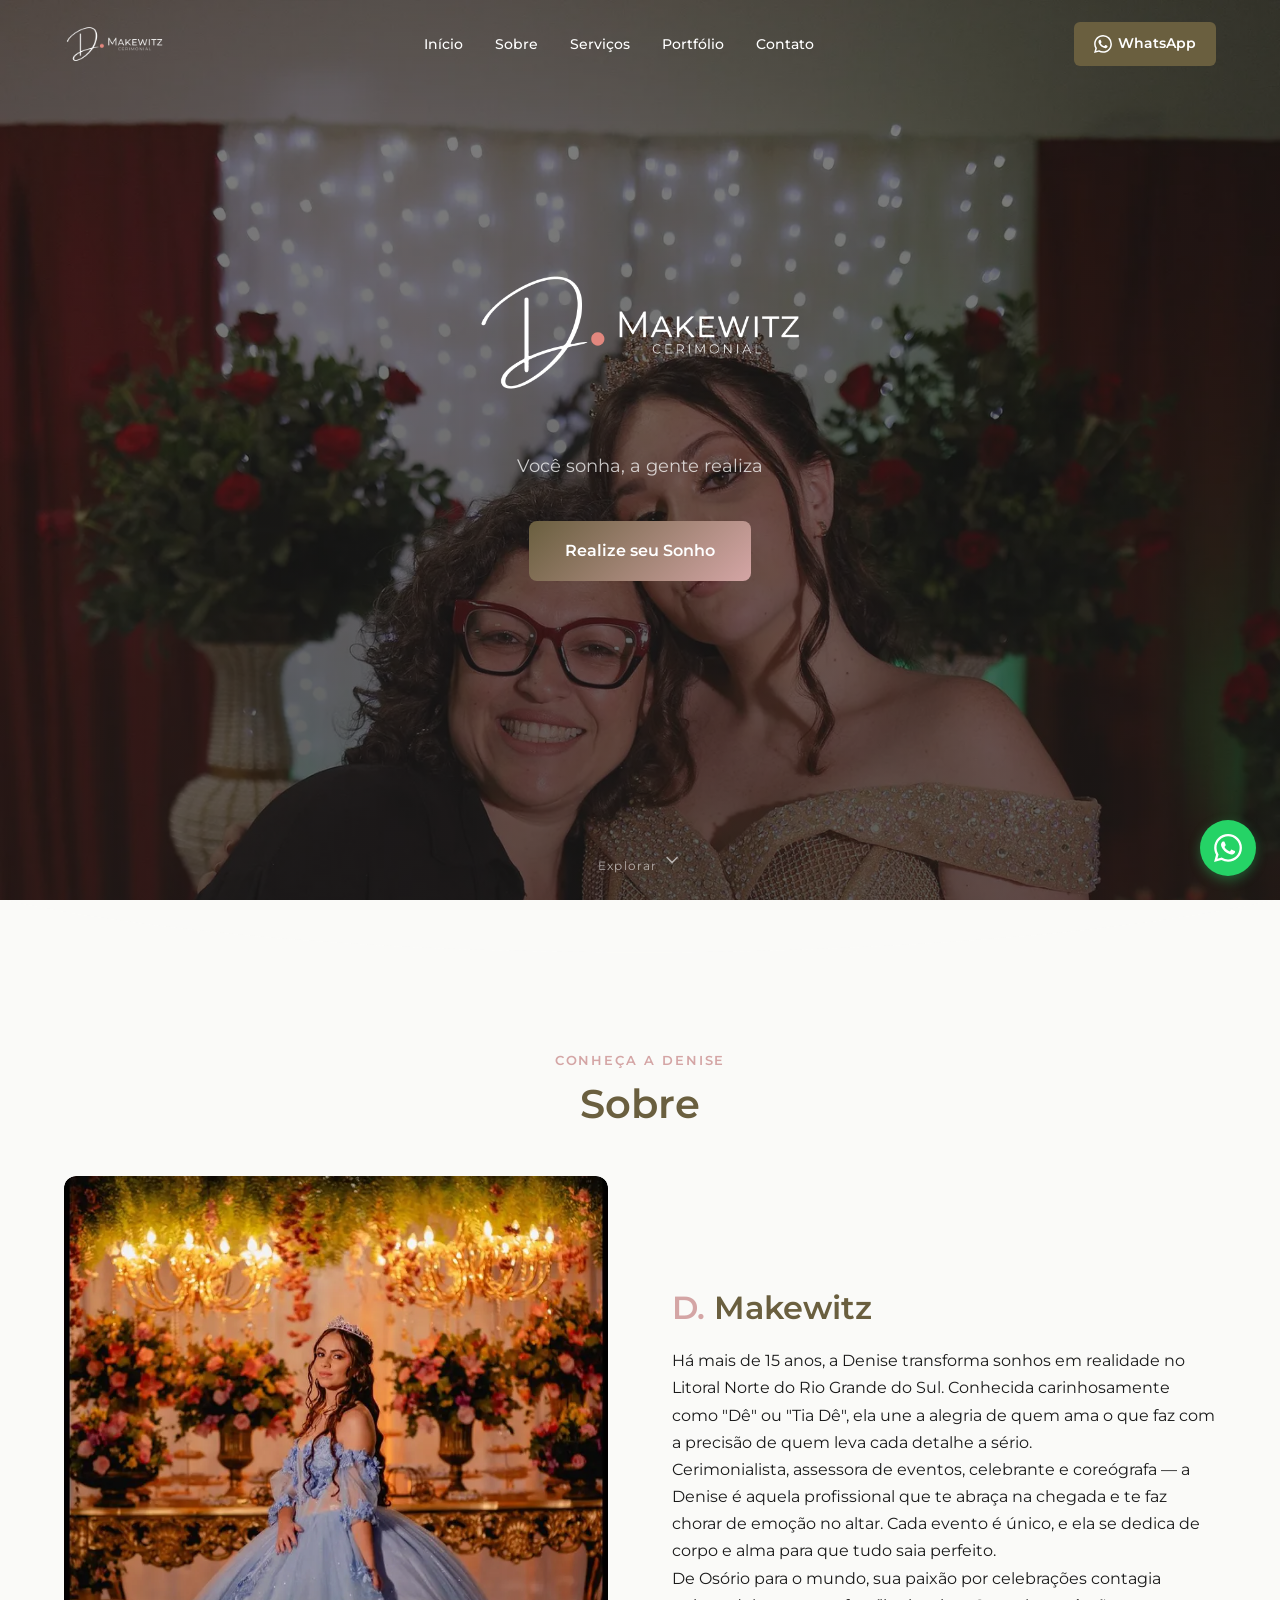
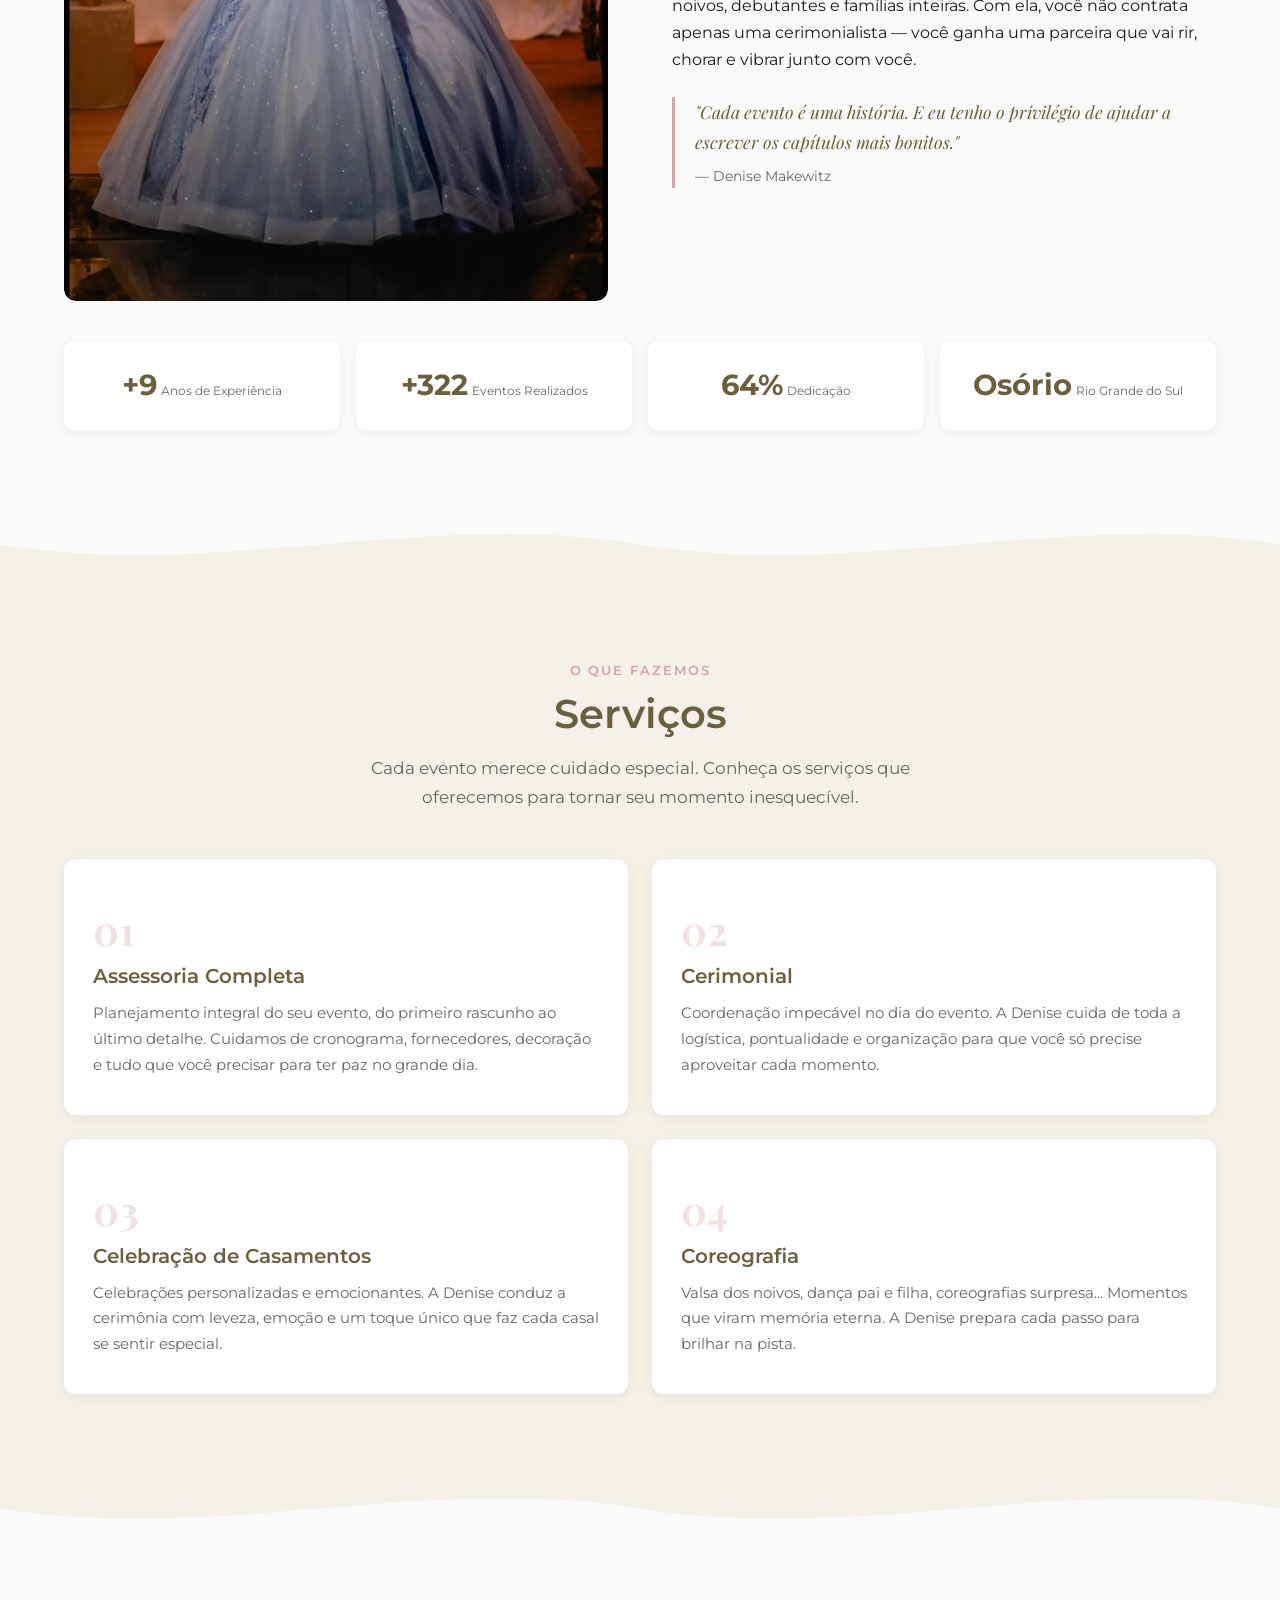
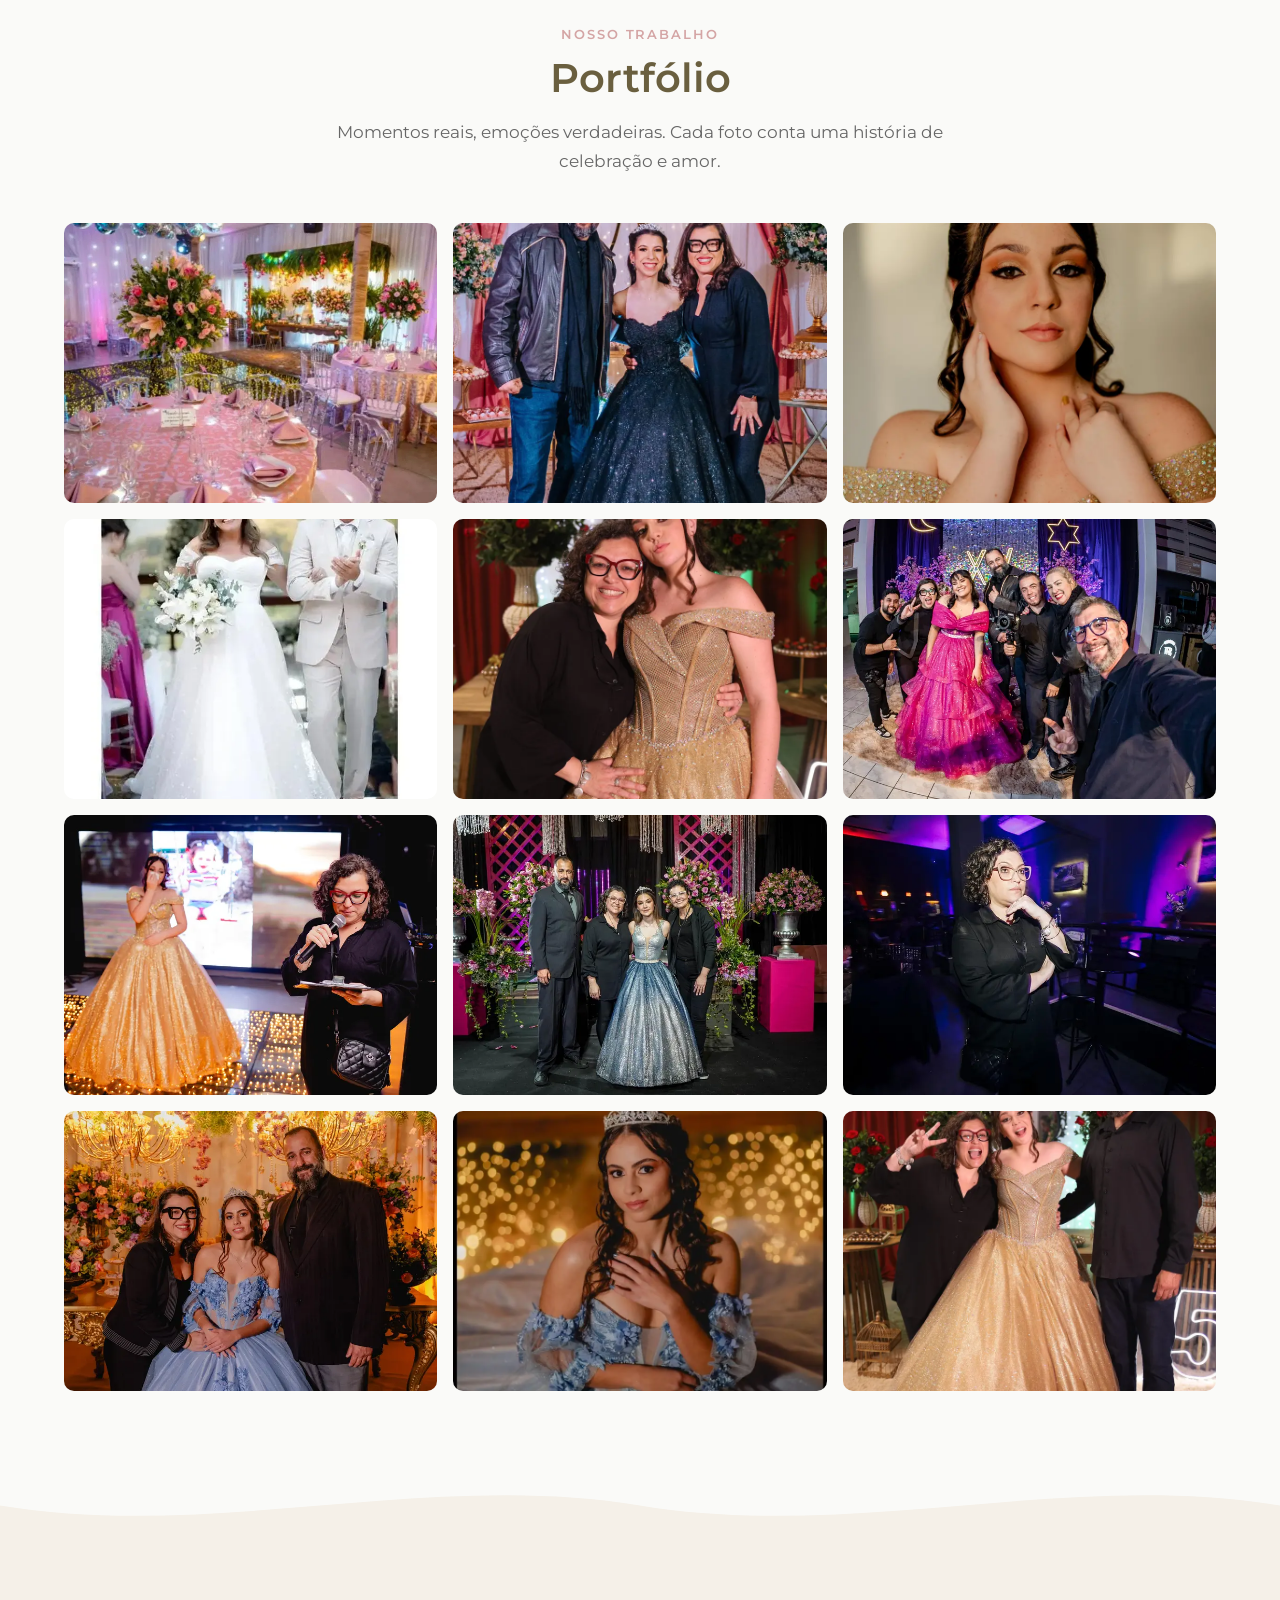
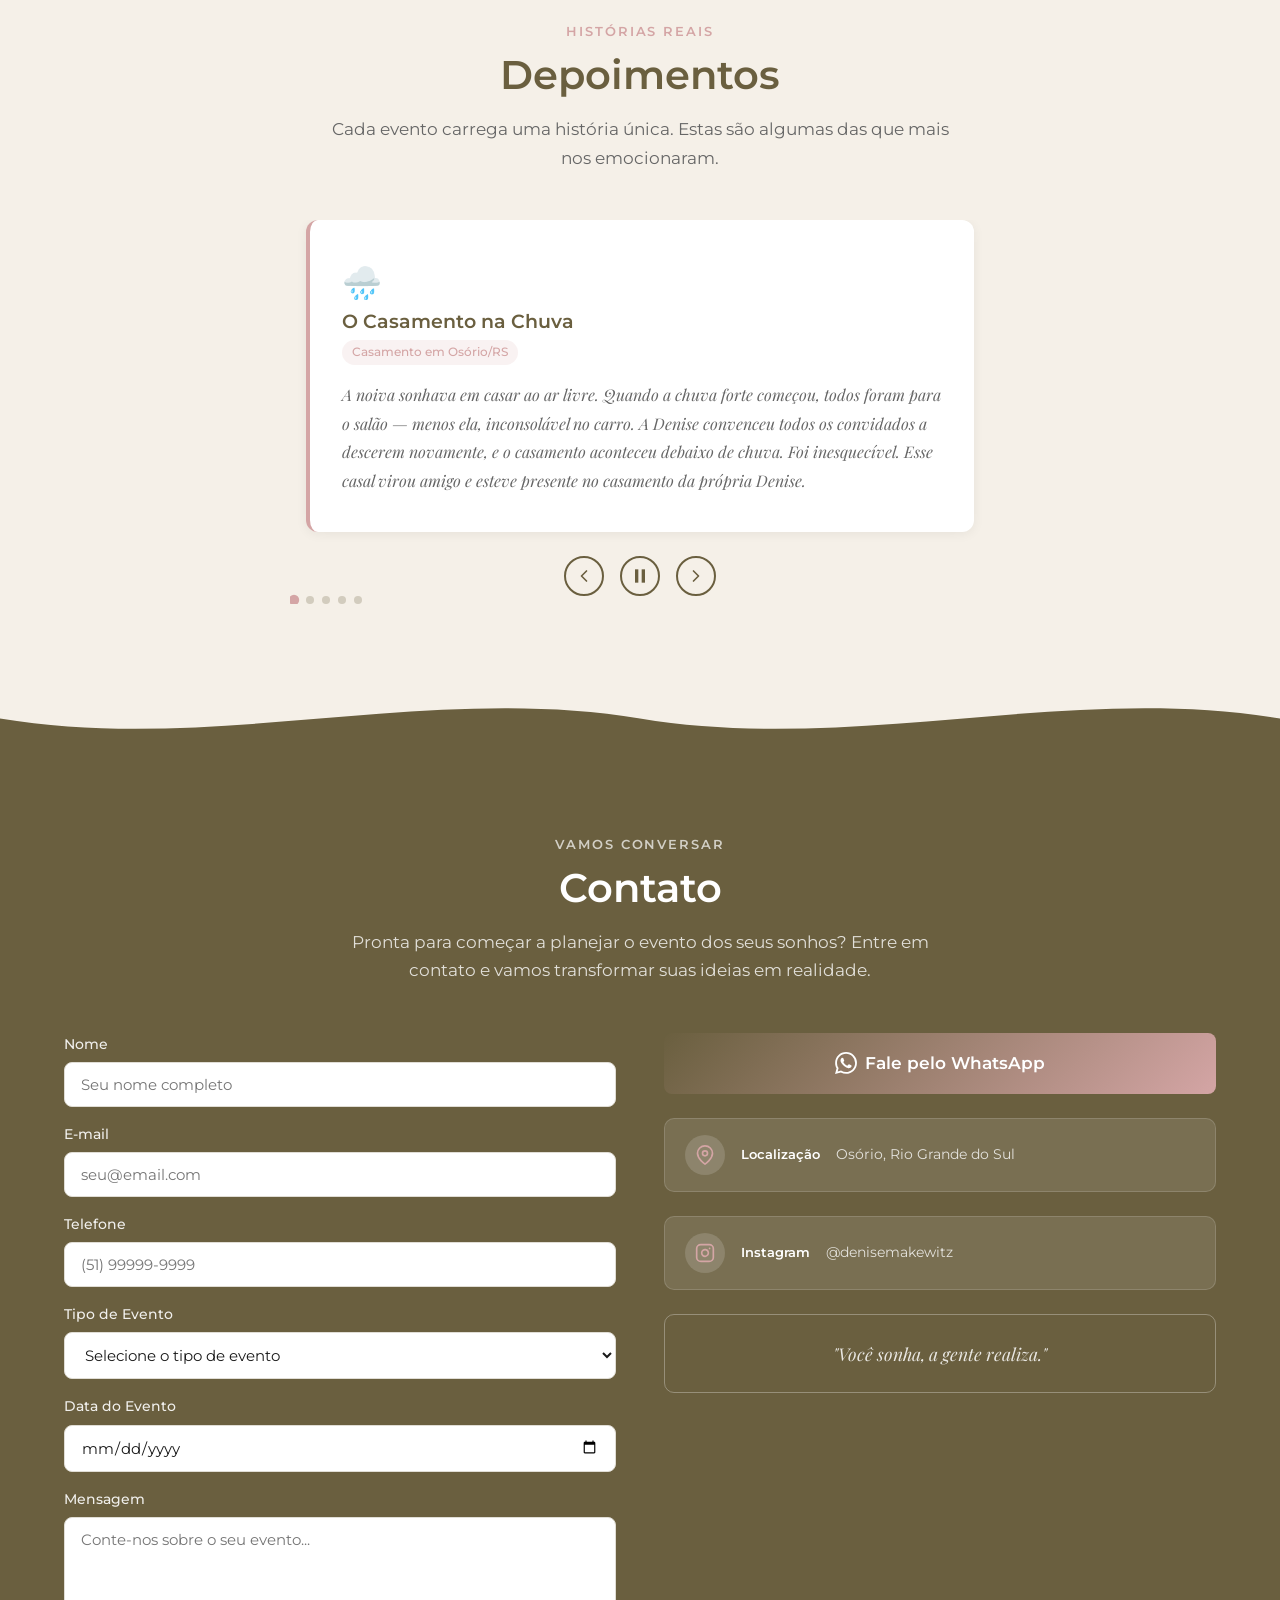
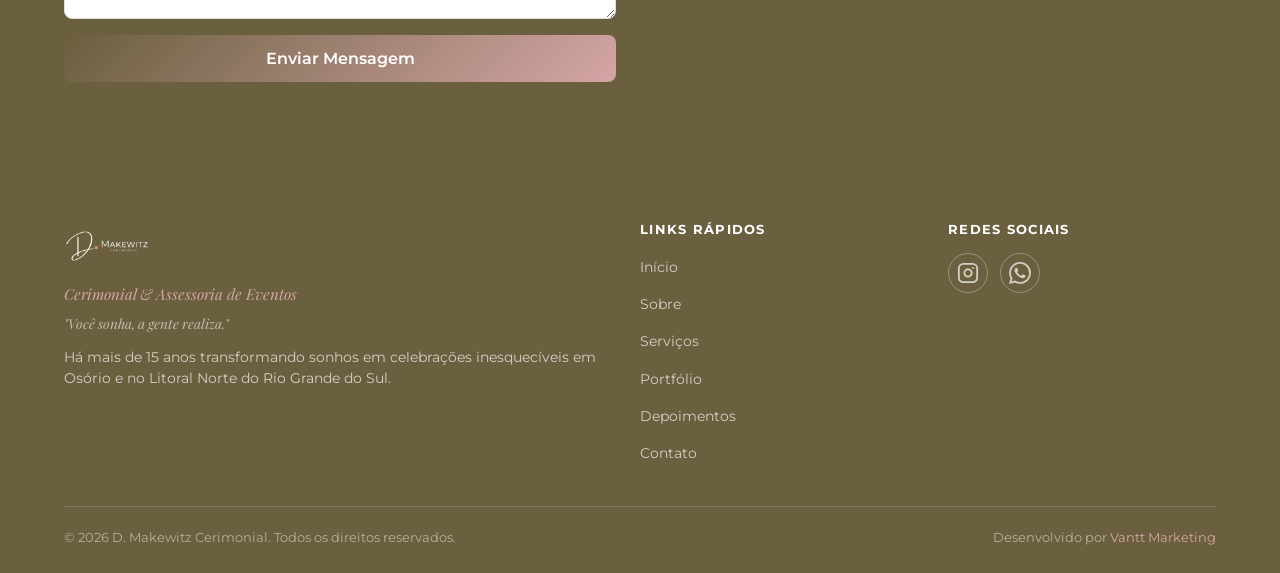
==== index.html @ 28dede29 "fix: remove texto duplicado do hero, corrige menu mobile - Remove h1 texto visível do hero (agora h1" ====
<!DOCTYPE html>
<html lang="pt-BR">
<head>
  <meta charset="UTF-8">
  <meta name="viewport" content="width=device-width, initial-scale=1.0">
  <title>D. Makewitz Cerimonial | Cerimonialista em Osório/RS</title>
  <meta name="description" content="Cerimonial e assessoria de eventos em Osório/RS. Há mais de 15 anos transformando sonhos em celebrações inesquecíveis. Casamentos, debutantes, formaturas e eventos corporativos.">
  <meta name="keywords" content="cerimonial osório, cerimonialista rs, assessoria de eventos, casamento litoral norte, celebrante casamento, coreografia noivos, denise makewitz, d makewitz">
  <meta property="og:title" content="D. Makewitz Cerimonial | Cerimonialista em Osório/RS">
  <meta property="og:description" content="Há mais de 15 anos transformando sonhos em celebrações inesquecíveis. Casamentos, debutantes, formaturas e eventos corporativos em Osório e Litoral Norte do RS.">
  <meta property="og:image" content="assets/images/og-image.jpg">
  <meta property="og:type" content="website">
  <meta property="og:locale" content="pt_BR">
  <link rel="icon" href="favicon.ico" type="image/x-icon">
  <link rel="apple-touch-icon" href="apple-icon.png">
  <script type="application/ld+json">
  {
    "@context": "https://schema.org",
    "@type": "LocalBusiness",
    "name": "D. Makewitz Cerimonial",
    "description": "Cerimonial e assessoria de eventos em Osório/RS. Casamentos, debutantes, formaturas e eventos corporativos.",
    "url": "https://dmakewitz.com.br",
    "telephone": "+5551999999999",
    "address": {
      "@type": "PostalAddress",
      "addressLocality": "Osório",
      "addressRegion": "RS",
      "addressCountry": "BR"
    },
    "areaServed": {
      "@type": "GeoCircle",
      "geoMidpoint": {
        "@type": "GeoCoordinates",
        "latitude": -29.8867,
        "longitude": -50.2706
      },
      "geoRadius": "100000"
    },
    "priceRange": "$$",
    "openingHoursSpecification": {
      "@type": "OpeningHoursSpecification",
      "dayOfWeek": ["Monday","Tuesday","Wednesday","Thursday","Friday"],
      "opens": "09:00",
      "closes": "18:00"
    }
  }
  </script>
  <link rel="preconnect" href="https://fonts.googleapis.com">
  <link rel="preconnect" href="https://fonts.gstatic.com" crossorigin>
  <link href="https://fonts.googleapis.com/css2?family=Montserrat:wght@300;400;500;600;700&family=Playfair+Display:ital,wght@0,400;0,700;1,400&display=swap" rel="stylesheet">
  <link rel="stylesheet" href="assets/css/style.css">
</head>
<body>

  <!-- ========================================
       HEADER
       ======================================== -->
  <header class="header" id="header">
    <div class="header__inner">
      <a href="#inicio" class="header__logo" aria-label="D. Makewitz Cerimonial - Início">
        <img src="assets/images/logo-branca-coral.png" alt="D. Makewitz Cerimonial" class="header__logo-white">
        <img src="assets/images/logo-colorida.png" alt="D. Makewitz Cerimonial" class="header__logo-color">
      </a>

      <nav class="header__nav" aria-label="Navegação principal">
        <a href="#inicio">Início</a>
        <a href="#sobre">Sobre</a>
        <a href="#servicos">Serviços</a>
        <a href="#portfolio">Portfólio</a>
        <a href="#contato">Contato</a>
      </nav>

      <a href="https://wa.me/5551999999999?text=Olá! Gostaria de saber mais sobre os serviços de cerimonial." class="header__cta" target="_blank" rel="noopener noreferrer">
        <svg width="18" height="18" viewBox="0 0 24 24" fill="currentColor" aria-hidden="true">
          <path d="M17.472 14.382c-.297-.149-1.758-.867-2.03-.967-.273-.099-.471-.148-.67.15-.197.297-.767.966-.94 1.164-.173.199-.347.223-.644.075-.297-.15-1.255-.463-2.39-1.475-.883-.788-1.48-1.761-1.653-2.059-.173-.297-.018-.458.13-.606.134-.133.298-.347.446-.52.149-.174.198-.298.298-.497.099-.198.05-.371-.025-.52-.075-.149-.669-1.612-.916-2.207-.242-.579-.487-.5-.669-.51-.173-.008-.371-.01-.57-.01-.198 0-.52.074-.792.372-.272.297-1.04 1.016-1.04 2.479 0 1.462 1.065 2.875 1.213 3.074.149.198 2.096 3.2 5.077 4.487.709.306 1.262.489 1.694.625.712.227 1.36.195 1.871.118.571-.085 1.758-.719 2.006-1.413.248-.694.248-1.289.173-1.413-.074-.124-.272-.198-.57-.347m-5.421 7.403h-.004a9.87 9.87 0 01-5.031-1.378l-.361-.214-3.741.982.998-3.648-.235-.374a9.86 9.86 0 01-1.51-5.26c.001-5.45 4.436-9.884 9.888-9.884 2.64 0 5.122 1.03 6.988 2.898a9.825 9.825 0 012.893 6.994c-.003 5.45-4.437 9.884-9.885 9.884m8.413-18.297A11.815 11.815 0 0012.05 0C5.495 0 .16 5.335.157 11.892c0 2.096.547 4.142 1.588 5.945L.057 24l6.305-1.654a11.882 11.882 0 005.683 1.448h.005c6.554 0 11.89-5.335 11.893-11.893a11.821 11.821 0 00-3.48-8.413z"/>
        </svg>
        WhatsApp
      </a>

      <button class="header__toggle" aria-label="Abrir menu" aria-expanded="false">
        <svg width="24" height="24" viewBox="0 0 24 24" fill="none" stroke="currentColor" stroke-width="2" stroke-linecap="round" aria-hidden="true">
          <line x1="3" y1="6" x2="21" y2="6"></line>
          <line x1="3" y1="12" x2="21" y2="12"></line>
          <line x1="3" y1="18" x2="21" y2="18"></line>
        </svg>
      </button>
    </div>

    <!-- Mobile Menu -->
    <div class="mobile-menu" aria-hidden="true">
      <button class="mobile-menu__close" aria-label="Fechar menu">
        <svg width="28" height="28" viewBox="0 0 24 24" fill="none" stroke="currentColor" stroke-width="2" stroke-linecap="round" aria-hidden="true">
          <line x1="18" y1="6" x2="6" y2="18"></line>
          <line x1="6" y1="6" x2="18" y2="18"></line>
        </svg>
      </button>
      <nav aria-label="Menu mobile">
        <a href="#inicio">Início</a>
        <a href="#sobre">Sobre</a>
        <a href="#servicos">Serviços</a>
        <a href="#portfolio">Portfólio</a>
        <a href="#contato">Contato</a>
        <a href="https://wa.me/5551999999999?text=Olá! Gostaria de saber mais sobre os serviços de cerimonial." target="_blank" rel="noopener noreferrer">WhatsApp</a>
      </nav>
    </div>
  </header>

  <!-- ========================================
       HERO
       ======================================== -->
  <section class="hero" id="inicio">
    <div class="hero__bg">
      <img src="assets/images/hero-bg.webp" alt="Evento elegante com decoração floral" width="1920" height="1080" fetchpriority="high">
    </div>
    <div class="hero__overlay"></div>
    <div class="hero__content">
      <h1>
        <img src="assets/images/logo-branca-coral.png" alt="D. Makewitz Cerimonial" class="hero__logo">
      </h1>
      <p class="hero__tagline" data-text="Você sonha, a gente realiza"></p>
      <a href="https://wa.me/5551999999999?text=Olá! Gostaria de saber mais sobre os serviços de cerimonial." class="hero__cta" target="_blank" rel="noopener noreferrer">Realize seu Sonho</a>
    </div>
    <div class="hero__scroll">
      <span>Explorar</span>
      <svg width="20" height="20" viewBox="0 0 24 24" fill="none" stroke="currentColor" stroke-width="2" stroke-linecap="round" stroke-linejoin="round" aria-hidden="true">
        <polyline points="6 9 12 15 18 9"></polyline>
      </svg>
    </div>
  </section>

  <!-- Wave Divider: hero to off-white -->
  <div class="wave-divider" aria-hidden="true">
    <svg viewBox="0 0 1440 80" preserveAspectRatio="none" xmlns="http://www.w3.org/2000/svg">
      <rect width="1440" height="80" fill="var(--off-white)"/>
      <path d="M0,0 C360,80 1080,80 1440,0 L1440,0 L0,0 Z" fill="var(--off-white)"/>
    </svg>
  </div>

  <!-- ========================================
       SOBRE
       ======================================== -->
  <section class="section section--off-white" id="sobre">
    <div class="container">
      <div class="section__header fade-in">
        <p class="eyebrow">Conheça a Denise</p>
        <h2>Sobre</h2>
      </div>

      <div class="about__grid fade-in">
        <div class="about__image-wrapper">
          <img src="assets/images/denise-sobre.webp" alt="Denise Makewitz, cerimonialista em Osório/RS" class="about__image" loading="lazy" width="600" height="750">
        </div>

        <div>
          <h3 class="about__name"><span>D.</span> Makewitz</h3>

          <p class="about__text">Há mais de 15 anos, a Denise transforma sonhos em realidade no Litoral Norte do Rio Grande do Sul. Conhecida carinhosamente como "Dê" ou "Tia Dê", ela une a alegria de quem ama o que faz com a precisão de quem leva cada detalhe a sério.</p>

          <p class="about__text">Cerimonialista, assessora de eventos, celebrante e coreógrafa — a Denise é aquela profissional que te abraça na chegada e te faz chorar de emoção no altar. Cada evento é único, e ela se dedica de corpo e alma para que tudo saia perfeito.</p>

          <p class="about__text">De Osório para o mundo, sua paixão por celebrações contagia noivos, debutantes e famílias inteiras. Com ela, você não contrata apenas uma cerimonialista — você ganha uma parceira que vai rir, chorar e vibrar junto com você.</p>

          <blockquote class="about__quote">
            "Cada evento é uma história. E eu tenho o privilégio de ajudar a escrever os capítulos mais bonitos."
            <cite>— Denise Makewitz</cite>
          </blockquote>
        </div>
      </div>

      <div class="about__stats fade-in">
        <div class="stat-card">
          <span class="stat-card__value" data-count="15" data-prefix="+" data-suffix="">+15</span>
          <span class="stat-card__label">Anos de Experiência</span>
        </div>
        <div class="stat-card">
          <span class="stat-card__value" data-count="500" data-prefix="+" data-suffix="">+500</span>
          <span class="stat-card__label">Eventos Realizados</span>
        </div>
        <div class="stat-card">
          <span class="stat-card__value" data-count="100" data-prefix="" data-suffix="%">100%</span>
          <span class="stat-card__label">Dedicação</span>
        </div>
        <div class="stat-card">
          <span class="stat-card__value">Osório</span>
          <span class="stat-card__label">Rio Grande do Sul</span>
        </div>
      </div>
    </div>
  </section>

  <!-- Wave Divider: off-white to creme -->
  <div class="wave-divider" aria-hidden="true">
    <svg viewBox="0 0 1440 80" preserveAspectRatio="none" xmlns="http://www.w3.org/2000/svg">
      <rect width="1440" height="80" fill="var(--off-white)"/>
      <path d="M0,40 C240,80 480,0 720,40 C960,80 1200,0 1440,40 L1440,80 L0,80 Z" fill="var(--creme)"/>
    </svg>
  </div>

  <!-- ========================================
       SERVIÇOS
       ======================================== -->
  <section class="section section--creme" id="servicos">
    <div class="container">
      <div class="section__header fade-in">
        <p class="eyebrow">O que fazemos</p>
        <h2>Serviços</h2>
        <p class="section__subtitle">Cada evento merece cuidado especial. Conheça os serviços que oferecemos para tornar seu momento inesquecível.</p>
      </div>

      <div class="services__grid fade-in">
        <div class="service-card">
          <span class="service-card__number">01</span>
          <h3 class="service-card__title">Assessoria Completa</h3>
          <p class="service-card__desc">Planejamento integral do seu evento, do primeiro rascunho ao último detalhe. Cuidamos de cronograma, fornecedores, decoração e tudo que você precisar para ter paz no grande dia.</p>
        </div>

        <div class="service-card">
          <span class="service-card__number">02</span>
          <h3 class="service-card__title">Cerimonial</h3>
          <p class="service-card__desc">Coordenação impecável no dia do evento. A Denise cuida de toda a logística, pontualidade e organização para que você só precise aproveitar cada momento.</p>
        </div>

        <div class="service-card">
          <span class="service-card__number">03</span>
          <h3 class="service-card__title">Celebração de Casamentos</h3>
          <p class="service-card__desc">Celebrações personalizadas e emocionantes. A Denise conduz a cerimônia com leveza, emoção e um toque único que faz cada casal se sentir especial.</p>
        </div>

        <div class="service-card">
          <span class="service-card__number">04</span>
          <h3 class="service-card__title">Coreografia</h3>
          <p class="service-card__desc">Valsa dos noivos, dança pai e filha, coreografias surpresa... Momentos que viram memória eterna. A Denise prepara cada passo para brilhar na pista.</p>
        </div>
      </div>
    </div>
  </section>

  <!-- Wave Divider: creme to off-white -->
  <div class="wave-divider" aria-hidden="true">
    <svg viewBox="0 0 1440 80" preserveAspectRatio="none" xmlns="http://www.w3.org/2000/svg">
      <rect width="1440" height="80" fill="var(--creme)"/>
      <path d="M0,40 C240,80 480,0 720,40 C960,80 1200,0 1440,40 L1440,80 L0,80 Z" fill="var(--off-white)"/>
    </svg>
  </div>

  <!-- ========================================
       PORTFÓLIO
       ======================================== -->
  <section class="section section--off-white" id="portfolio">
    <div class="container">
      <div class="section__header fade-in">
        <p class="eyebrow">Nosso trabalho</p>
        <h2>Portfólio</h2>
        <p class="section__subtitle">Momentos reais, emoções verdadeiras. Cada foto conta uma história de celebração e amor.</p>
      </div>

      <div class="portfolio__grid fade-in">
        <div class="portfolio__item">
          <img src="assets/images/portfolio/01.webp" alt="Evento de casamento organizado por D. Makewitz" loading="lazy" width="400" height="400">
          <div class="portfolio__overlay">Ver foto</div>
        </div>
        <div class="portfolio__item">
          <img src="assets/images/portfolio/02.webp" alt="Decoração de cerimônia ao ar livre" loading="lazy" width="400" height="400">
          <div class="portfolio__overlay">Ver foto</div>
        </div>
        <div class="portfolio__item">
          <img src="assets/images/portfolio/03.webp" alt="Noivos durante a cerimônia" loading="lazy" width="400" height="400">
          <div class="portfolio__overlay">Ver foto</div>
        </div>
        <div class="portfolio__item">
          <img src="assets/images/portfolio/04.webp" alt="Festa de debutante organizada por Denise Makewitz" loading="lazy" width="400" height="400">
          <div class="portfolio__overlay">Ver foto</div>
        </div>
        <div class="portfolio__item">
          <img src="assets/images/portfolio/05.webp" alt="Decoração floral para casamento" loading="lazy" width="400" height="400">
          <div class="portfolio__overlay">Ver foto</div>
        </div>
        <div class="portfolio__item">
          <img src="assets/images/portfolio/06.webp" alt="Momento emocionante durante cerimônia" loading="lazy" width="400" height="400">
          <div class="portfolio__overlay">Ver foto</div>
        </div>
        <div class="portfolio__item">
          <img src="assets/images/portfolio/07.webp" alt="Coreografia dos noivos na pista de dança" loading="lazy" width="400" height="400">
          <div class="portfolio__overlay">Ver foto</div>
        </div>
        <div class="portfolio__item">
          <img src="assets/images/portfolio/08.webp" alt="Mesa de doces decorada para evento" loading="lazy" width="400" height="400">
          <div class="portfolio__overlay">Ver foto</div>
        </div>
        <div class="portfolio__item">
          <img src="assets/images/portfolio/09.webp" alt="Celebração de casamento ao pôr do sol" loading="lazy" width="400" height="400">
          <div class="portfolio__overlay">Ver foto</div>
        </div>
        <div class="portfolio__item">
          <img src="assets/images/portfolio/10.webp" alt="Detalhes de decoração para evento" loading="lazy" width="400" height="400">
          <div class="portfolio__overlay">Ver foto</div>
        </div>
        <div class="portfolio__item">
          <img src="assets/images/portfolio/11.webp" alt="Festa de formatura coordenada por D. Makewitz" loading="lazy" width="400" height="400">
          <div class="portfolio__overlay">Ver foto</div>
        </div>
        <div class="portfolio__item">
          <img src="assets/images/portfolio/12.webp" alt="Momento especial entre pai e filha na festa" loading="lazy" width="400" height="400">
          <div class="portfolio__overlay">Ver foto</div>
        </div>
      </div>
    </div>
  </section>

  <!-- Lightbox -->
  <div class="lightbox" aria-hidden="true" role="dialog" aria-label="Visualização de foto">
    <button class="lightbox__close" aria-label="Fechar">
      <svg width="28" height="28" viewBox="0 0 24 24" fill="none" stroke="currentColor" stroke-width="2" stroke-linecap="round" aria-hidden="true">
        <line x1="18" y1="6" x2="6" y2="18"></line>
        <line x1="6" y1="6" x2="18" y2="18"></line>
      </svg>
    </button>
    <button class="lightbox__prev" aria-label="Foto anterior">
      <svg width="28" height="28" viewBox="0 0 24 24" fill="none" stroke="currentColor" stroke-width="2" stroke-linecap="round" stroke-linejoin="round" aria-hidden="true">
        <polyline points="15 18 9 12 15 6"></polyline>
      </svg>
    </button>
    <img class="lightbox__img" src="" alt="Foto do portfólio ampliada">
    <button class="lightbox__next" aria-label="Próxima foto">
      <svg width="28" height="28" viewBox="0 0 24 24" fill="none" stroke="currentColor" stroke-width="2" stroke-linecap="round" stroke-linejoin="round" aria-hidden="true">
        <polyline points="9 6 15 12 9 18"></polyline>
      </svg>
    </button>
  </div>

  <!-- Wave Divider: off-white to creme -->
  <div class="wave-divider" aria-hidden="true">
    <svg viewBox="0 0 1440 80" preserveAspectRatio="none" xmlns="http://www.w3.org/2000/svg">
      <rect width="1440" height="80" fill="var(--off-white)"/>
      <path d="M0,40 C240,80 480,0 720,40 C960,80 1200,0 1440,40 L1440,80 L0,80 Z" fill="var(--creme)"/>
    </svg>
  </div>

  <!-- ========================================
       DEPOIMENTOS
       ======================================== -->
  <section class="section section--creme" id="depoimentos">
    <div class="container">
      <div class="section__header fade-in">
        <p class="eyebrow">Histórias reais</p>
        <h2>Depoimentos</h2>
        <p class="section__subtitle">Cada evento carrega uma história única. Estas são algumas das que mais nos emocionaram.</p>
      </div>

      <div class="testimonials__carousel fade-in">
        <div class="testimonials__track">
          <div class="testimonial-card">
            <div class="testimonial-card__inner">
              <span class="testimonial-card__emoji" aria-hidden="true">&#127783;&#65039;</span>
              <h3 class="testimonial-card__title">O Casamento na Chuva</h3>
              <p class="testimonial-card__context">Casamento em Osório/RS</p>
              <p class="testimonial-card__text">A noiva sonhava em casar ao ar livre. Quando a chuva forte começou, todos foram para o salão — menos ela, inconsolável no carro. A Denise convenceu todos os convidados a descerem novamente, e o casamento aconteceu debaixo de chuva. Foi inesquecível. Esse casal virou amigo e esteve presente no casamento da própria Denise.</p>
            </div>
          </div>

          <div class="testimonial-card">
            <div class="testimonial-card__inner">
              <span class="testimonial-card__emoji" aria-hidden="true">&#127909;</span>
              <h3 class="testimonial-card__title">21 Vídeos de Homenagem</h3>
              <p class="testimonial-card__context">Casamento surpresa</p>
              <p class="testimonial-card__text">Em uma festa de 15 anos, a família preparou 21 vídeos de homenagem para a debutante. A Denise criou uma dinâmica especial para exibir todos sem que a festa perdesse o ritmo. Foi emocionante do primeiro ao último. A família inteira virou amiga depois daquele dia.</p>
            </div>
          </div>

          <div class="testimonial-card">
            <div class="testimonial-card__inner">
              <span class="testimonial-card__emoji" aria-hidden="true">&#128141;</span>
              <h3 class="testimonial-card__title">O Namorado Tímido</h3>
              <p class="testimonial-card__context">Preparação de votos</p>
              <p class="testimonial-card__text">O namorado da debutante era extremamente tímido e não sabia como participar da festa. A Denise pediu o telefone dele, conversou e juntos combinaram uma homenagem surpresa. Ele escreveu um texto emocionante e entregou flores. A debutante ficou sem palavras de tanta felicidade.</p>
            </div>
          </div>

          <div class="testimonial-card">
            <div class="testimonial-card__inner">
              <span class="testimonial-card__emoji" aria-hidden="true">&#127949;&#65039;</span>
              <h3 class="testimonial-card__title">A Moto que Não Funcionou</h3>
              <p class="testimonial-card__context">Entrada do noivo</p>
              <p class="testimonial-card__text">O pai da debutante sonhava em entrar com a filha na moto. No dia, a moto não ligou. A Denise, com seu jogo de cintura, encontrou um motociclista entre os convidados e conseguiu outra moto em minutos. O pai fez a entrada triunfal dos sonhos, e ninguém soube do imprevisto.</p>
            </div>
          </div>

          <div class="testimonial-card">
            <div class="testimonial-card__inner">
              <span class="testimonial-card__emoji" aria-hidden="true">&#127863;</span>
              <h3 class="testimonial-card__title">As Garrafas de Vinho</h3>
              <p class="testimonial-card__context">Casamento em vinícola</p>
              <p class="testimonial-card__text">A noiva queria colocar na decoração as garrafas de vinho que o marido deu em cada aniversário de namoro. A decoradora disse que era cafona. A Denise apoiou a noiva sem hesitar — o que importa é o que o cliente quer, não o que está na moda. As garrafas ficaram lindas e a história por trás delas emocionou todos os convidados.</p>
            </div>
          </div>
        </div>

        <div class="testimonials__controls">
          <button class="testimonials__btn testimonials__btn--prev" aria-label="Depoimento anterior">
            <svg width="20" height="20" viewBox="0 0 24 24" fill="none" stroke="currentColor" stroke-width="2" stroke-linecap="round" stroke-linejoin="round" aria-hidden="true">
              <polyline points="15 18 9 12 15 6"></polyline>
            </svg>
          </button>
          <button class="testimonials__btn testimonials__btn--pause" aria-label="Pausar carrossel">
            <svg width="20" height="20" viewBox="0 0 24 24" fill="currentColor" aria-hidden="true">
              <rect x="6" y="4" width="4" height="16"></rect>
              <rect x="14" y="4" width="4" height="16"></rect>
            </svg>
          </button>
          <button class="testimonials__btn testimonials__btn--next" aria-label="Próximo depoimento">
            <svg width="20" height="20" viewBox="0 0 24 24" fill="none" stroke="currentColor" stroke-width="2" stroke-linecap="round" stroke-linejoin="round" aria-hidden="true">
              <polyline points="9 6 15 12 9 18"></polyline>
            </svg>
          </button>
        </div>

        <div class="testimonials__dots">
          <button class="testimonials__dot" aria-label="Ir para depoimento 1" data-index="0"></button>
          <button class="testimonials__dot" aria-label="Ir para depoimento 2" data-index="1"></button>
          <button class="testimonials__dot" aria-label="Ir para depoimento 3" data-index="2"></button>
          <button class="testimonials__dot" aria-label="Ir para depoimento 4" data-index="3"></button>
          <button class="testimonials__dot" aria-label="Ir para depoimento 5" data-index="4"></button>
        </div>
      </div>
    </div>
  </section>

  <!-- Wave Divider: creme to verde-oliva -->
  <div class="wave-divider" aria-hidden="true">
    <svg viewBox="0 0 1440 80" preserveAspectRatio="none" xmlns="http://www.w3.org/2000/svg">
      <rect width="1440" height="80" fill="var(--creme)"/>
      <path d="M0,40 C240,80 480,0 720,40 C960,80 1200,0 1440,40 L1440,80 L0,80 Z" fill="var(--verde-oliva)"/>
    </svg>
  </div>

  <!-- ========================================
       CONTATO
       ======================================== -->
  <section class="section section--verde" id="contato">
    <div class="container">
      <div class="section__header fade-in">
        <p class="eyebrow">Vamos conversar</p>
        <h2>Contato</h2>
        <p class="section__subtitle">Pronta para começar a planejar o evento dos seus sonhos? Entre em contato e vamos transformar suas ideias em realidade.</p>
      </div>

      <div class="contact__grid fade-in">
        <!-- Formulário -->
        <form class="contact__form" id="contact-form">
          <div class="form-group">
            <label for="nome">Nome</label>
            <input type="text" id="nome" name="nome" placeholder="Seu nome completo" required>
          </div>
          <div class="form-group">
            <label for="email">E-mail</label>
            <input type="email" id="email" name="email" placeholder="seu@email.com" required>
          </div>
          <div class="form-group">
            <label for="telefone">Telefone</label>
            <input type="tel" id="telefone" name="telefone" placeholder="(51) 99999-9999">
          </div>
          <div class="form-group">
            <label for="tipo-evento">Tipo de Evento</label>
            <select id="tipo-evento" name="tipo-evento" required>
              <option value="" disabled selected>Selecione o tipo de evento</option>
              <option value="casamento">Casamento</option>
              <option value="debutante">Festa de 15 Anos</option>
              <option value="formatura">Formatura</option>
              <option value="corporativo">Evento Corporativo</option>
              <option value="outro">Outro</option>
            </select>
          </div>
          <div class="form-group">
            <label for="data-evento">Data do Evento</label>
            <input type="date" id="data-evento" name="data-evento">
          </div>
          <div class="form-group">
            <label for="mensagem">Mensagem</label>
            <textarea id="mensagem" name="mensagem" rows="4" placeholder="Conte-nos sobre o seu evento..." required></textarea>
          </div>
          <button type="submit" class="form__submit">Enviar Mensagem</button>
        </form>

        <!-- Info -->
        <div class="contact__info">
          <a href="https://wa.me/5551999999999?text=Olá! Gostaria de saber mais sobre os serviços de cerimonial." class="contact__whatsapp-btn" target="_blank" rel="noopener noreferrer">
            <svg width="22" height="22" viewBox="0 0 24 24" fill="currentColor" aria-hidden="true">
              <path d="M17.472 14.382c-.297-.149-1.758-.867-2.03-.967-.273-.099-.471-.148-.67.15-.197.297-.767.966-.94 1.164-.173.199-.347.223-.644.075-.297-.15-1.255-.463-2.39-1.475-.883-.788-1.48-1.761-1.653-2.059-.173-.297-.018-.458.13-.606.134-.133.298-.347.446-.52.149-.174.198-.298.298-.497.099-.198.05-.371-.025-.52-.075-.149-.669-1.612-.916-2.207-.242-.579-.487-.5-.669-.51-.173-.008-.371-.01-.57-.01-.198 0-.52.074-.792.372-.272.297-1.04 1.016-1.04 2.479 0 1.462 1.065 2.875 1.213 3.074.149.198 2.096 3.2 5.077 4.487.709.306 1.262.489 1.694.625.712.227 1.36.195 1.871.118.571-.085 1.758-.719 2.006-1.413.248-.694.248-1.289.173-1.413-.074-.124-.272-.198-.57-.347m-5.421 7.403h-.004a9.87 9.87 0 01-5.031-1.378l-.361-.214-3.741.982.998-3.648-.235-.374a9.86 9.86 0 01-1.51-5.26c.001-5.45 4.436-9.884 9.888-9.884 2.64 0 5.122 1.03 6.988 2.898a9.825 9.825 0 012.893 6.994c-.003 5.45-4.437 9.884-9.885 9.884m8.413-18.297A11.815 11.815 0 0012.05 0C5.495 0 .16 5.335.157 11.892c0 2.096.547 4.142 1.588 5.945L.057 24l6.305-1.654a11.882 11.882 0 005.683 1.448h.005c6.554 0 11.89-5.335 11.893-11.893a11.821 11.821 0 00-3.48-8.413z"/>
            </svg>
            Fale pelo WhatsApp
          </a>

          <div class="contact__card">
            <div class="contact__card-icon">
              <svg width="20" height="20" viewBox="0 0 24 24" fill="none" stroke="currentColor" stroke-width="2" stroke-linecap="round" stroke-linejoin="round" aria-hidden="true">
                <path d="M21 10c0 7-9 13-9 13s-9-6-9-13a9 9 0 0 1 18 0z"></path>
                <circle cx="12" cy="10" r="3"></circle>
              </svg>
            </div>
            <h4 class="contact__card-title">Localização</h4>
            <p class="contact__card-text">Osório, Rio Grande do Sul</p>
          </div>

          <div class="contact__card">
            <div class="contact__card-icon">
              <svg width="20" height="20" viewBox="0 0 24 24" fill="none" stroke="currentColor" stroke-width="2" stroke-linecap="round" stroke-linejoin="round" aria-hidden="true">
                <rect x="2" y="2" width="20" height="20" rx="5" ry="5"></rect>
                <path d="M16 11.37A4 4 0 1 1 12.63 8 4 4 0 0 1 16 11.37z"></path>
                <line x1="17.5" y1="6.5" x2="17.51" y2="6.5"></line>
              </svg>
            </div>
            <h4 class="contact__card-title">Instagram</h4>
            <p class="contact__card-text"><a href="https://instagram.com/denisemakewitz" target="_blank" rel="noopener noreferrer">@denisemakewitz</a></p>
          </div>

          <blockquote class="contact__quote">
            "Você sonha, a gente realiza."
          </blockquote>
        </div>
      </div>
    </div>
  </section>

  <!-- ========================================
       FOOTER
       ======================================== -->
  <footer class="footer">
    <div class="container">
      <div class="footer__grid">
        <!-- Coluna 1: Logo e descrição -->
        <div>
          <img src="assets/images/logo-branca-coral.png" alt="D. Makewitz Cerimonial" class="footer__logo" loading="lazy">
          <p class="footer__tagline">Cerimonial &amp; Assessoria de Eventos</p>
          <p class="footer__motto font-playfair">"Você sonha, a gente realiza."</p>
          <p class="footer__desc">Há mais de 15 anos transformando sonhos em celebrações inesquecíveis em Osório e no Litoral Norte do Rio Grande do Sul.</p>
        </div>

        <!-- Coluna 2: Links rápidos -->
        <div>
          <h4 class="footer__heading">Links Rápidos</h4>
          <ul class="footer__links">
            <li><a href="#inicio">Início</a></li>
            <li><a href="#sobre">Sobre</a></li>
            <li><a href="#servicos">Serviços</a></li>
            <li><a href="#portfolio">Portfólio</a></li>
            <li><a href="#depoimentos">Depoimentos</a></li>
            <li><a href="#contato">Contato</a></li>
          </ul>
        </div>

        <!-- Coluna 3: Redes sociais -->
        <div>
          <h4 class="footer__heading">Redes Sociais</h4>
          <div class="footer__social">
            <a href="https://instagram.com/denisemakewitz" target="_blank" rel="noopener noreferrer" aria-label="Instagram">
              <svg width="22" height="22" viewBox="0 0 24 24" fill="none" stroke="currentColor" stroke-width="2" stroke-linecap="round" stroke-linejoin="round" aria-hidden="true">
                <rect x="2" y="2" width="20" height="20" rx="5" ry="5"></rect>
                <path d="M16 11.37A4 4 0 1 1 12.63 8 4 4 0 0 1 16 11.37z"></path>
                <line x1="17.5" y1="6.5" x2="17.51" y2="6.5"></line>
              </svg>
            </a>
            <a href="https://wa.me/5551999999999?text=Olá! Gostaria de saber mais sobre os serviços de cerimonial." target="_blank" rel="noopener noreferrer" aria-label="WhatsApp">
              <svg width="22" height="22" viewBox="0 0 24 24" fill="currentColor" aria-hidden="true">
                <path d="M17.472 14.382c-.297-.149-1.758-.867-2.03-.967-.273-.099-.471-.148-.67.15-.197.297-.767.966-.94 1.164-.173.199-.347.223-.644.075-.297-.15-1.255-.463-2.39-1.475-.883-.788-1.48-1.761-1.653-2.059-.173-.297-.018-.458.13-.606.134-.133.298-.347.446-.52.149-.174.198-.298.298-.497.099-.198.05-.371-.025-.52-.075-.149-.669-1.612-.916-2.207-.242-.579-.487-.5-.669-.51-.173-.008-.371-.01-.57-.01-.198 0-.52.074-.792.372-.272.297-1.04 1.016-1.04 2.479 0 1.462 1.065 2.875 1.213 3.074.149.198 2.096 3.2 5.077 4.487.709.306 1.262.489 1.694.625.712.227 1.36.195 1.871.118.571-.085 1.758-.719 2.006-1.413.248-.694.248-1.289.173-1.413-.074-.124-.272-.198-.57-.347m-5.421 7.403h-.004a9.87 9.87 0 01-5.031-1.378l-.361-.214-3.741.982.998-3.648-.235-.374a9.86 9.86 0 01-1.51-5.26c.001-5.45 4.436-9.884 9.888-9.884 2.64 0 5.122 1.03 6.988 2.898a9.825 9.825 0 012.893 6.994c-.003 5.45-4.437 9.884-9.885 9.884m8.413-18.297A11.815 11.815 0 0012.05 0C5.495 0 .16 5.335.157 11.892c0 2.096.547 4.142 1.588 5.945L.057 24l6.305-1.654a11.882 11.882 0 005.683 1.448h.005c6.554 0 11.89-5.335 11.893-11.893a11.821 11.821 0 00-3.48-8.413z"/>
              </svg>
            </a>
          </div>
        </div>
      </div>

      <div class="footer__bottom">
        <p>&copy; 2026 D. Makewitz Cerimonial. Todos os direitos reservados.</p>
        <p>Desenvolvido por <a href="https://vanttmkt.com" target="_blank" rel="noopener noreferrer">Vantt Marketing</a></p>
      </div>
    </div>
  </footer>

  <!-- ========================================
       BACK TO TOP
       ======================================== -->
  <button class="back-to-top" aria-label="Voltar ao topo">
    <svg width="20" height="20" viewBox="0 0 24 24" fill="none" stroke="currentColor" stroke-width="2" stroke-linecap="round" stroke-linejoin="round" aria-hidden="true">
      <polyline points="18 15 12 9 6 15"></polyline>
    </svg>
  </button>

  <!-- ========================================
       WHATSAPP FLOAT
       ======================================== -->
  <div class="whatsapp-float">
    <a href="https://wa.me/5551999999999?text=Olá! Gostaria de saber mais sobre os serviços de cerimonial." class="whatsapp-float__btn" target="_blank" rel="noopener noreferrer" aria-label="Conversar pelo WhatsApp">
      <svg width="28" height="28" viewBox="0 0 24 24" fill="#ffffff" aria-hidden="true">
        <path d="M17.472 14.382c-.297-.149-1.758-.867-2.03-.967-.273-.099-.471-.148-.67.15-.197.297-.767.966-.94 1.164-.173.199-.347.223-.644.075-.297-.15-1.255-.463-2.39-1.475-.883-.788-1.48-1.761-1.653-2.059-.173-.297-.018-.458.13-.606.134-.133.298-.347.446-.52.149-.174.198-.298.298-.497.099-.198.05-.371-.025-.52-.075-.149-.669-1.612-.916-2.207-.242-.579-.487-.5-.669-.51-.173-.008-.371-.01-.57-.01-.198 0-.52.074-.792.372-.272.297-1.04 1.016-1.04 2.479 0 1.462 1.065 2.875 1.213 3.074.149.198 2.096 3.2 5.077 4.487.709.306 1.262.489 1.694.625.712.227 1.36.195 1.871.118.571-.085 1.758-.719 2.006-1.413.248-.694.248-1.289.173-1.413-.074-.124-.272-.198-.57-.347m-5.421 7.403h-.004a9.87 9.87 0 01-5.031-1.378l-.361-.214-3.741.982.998-3.648-.235-.374a9.86 9.86 0 01-1.51-5.26c.001-5.45 4.436-9.884 9.888-9.884 2.64 0 5.122 1.03 6.988 2.898a9.825 9.825 0 012.893 6.994c-.003 5.45-4.437 9.884-9.885 9.884m8.413-18.297A11.815 11.815 0 0012.05 0C5.495 0 .16 5.335.157 11.892c0 2.096.547 4.142 1.588 5.945L.057 24l6.305-1.654a11.882 11.882 0 005.683 1.448h.005c6.554 0 11.89-5.335 11.893-11.893a11.821 11.821 0 00-3.48-8.413z"/>
      </svg>
    </a>
  </div>

  <script defer src="assets/js/main.js"></script>
</body>
</html>
---- assets/css/style.css ----
/* ==========================================================================
   D. Makewitz Cerimonial — Style Sheet
   Paleta: Kit de Marca Oficial
   ========================================================================== */

/* ---------- CSS Variables ---------- */
:root {
  --verde-oliva: #6A5F3F;
  --coral-rose: #D4A5A5;
  --off-white: #FAFAF8;
  --creme: #F5F0E8;
  --preto-suave: #1A1A1A;
  --cinza-medio: #666666;
  --branco: #FFFFFF;
}

/* ---------- Reset & Base ---------- */
*, *::before, *::after {
  margin: 0;
  padding: 0;
  box-sizing: border-box;
}

html {
  scroll-behavior: smooth;
  -webkit-font-smoothing: antialiased;
  -moz-osx-font-smoothing: grayscale;
}

body {
  font-family: 'Montserrat', -apple-system, BlinkMacSystemFont, 'Segoe UI', Roboto, sans-serif;
  font-weight: 400;
  font-size: 16px;
  line-height: 1.7;
  color: var(--preto-suave);
  background-color: var(--off-white);
}

img {
  max-width: 100%;
  height: auto;
  display: block;
}

a {
  text-decoration: none;
  color: inherit;
  transition: color 0.3s ease;
}

ul { list-style: none; }

/* ---------- Typography ---------- */
h1, h2, h3, h4 {
  font-family: 'Montserrat', sans-serif;
  color: var(--verde-oliva);
  line-height: 1.2;
}

h2 {
  font-size: 2.5rem;
  font-weight: 600;
  margin-bottom: 1rem;
}

h3 {
  font-size: 1.5rem;
  font-weight: 500;
}

.font-playfair {
  font-family: 'Playfair Display', Georgia, serif;
}

.eyebrow {
  font-size: 0.8rem;
  font-weight: 600;
  letter-spacing: 0.15em;
  text-transform: uppercase;
  color: var(--coral-rose);
  margin-bottom: 0.5rem;
}

/* ---------- Container ---------- */
.container {
  max-width: 1200px;
  margin: 0 auto;
  padding: 0 24px;
}

/* ---------- Section ---------- */
.section {
  padding: 80px 0;
}

.section--off-white { background-color: var(--off-white); }
.section--creme { background-color: var(--creme); }
.section--verde { background-color: var(--verde-oliva); }

.section__header {
  text-align: center;
  max-width: 640px;
  margin: 0 auto 48px;
}

.section__subtitle {
  color: var(--cinza-medio);
  font-size: 1.05rem;
  line-height: 1.7;
}

/* ---------- Wave Dividers ---------- */
.wave-divider {
  display: block;
  width: 100%;
  margin-top: -1px;
  overflow: hidden;
}

.wave-divider svg {
  display: block;
  width: 100%;
}

/* ---------- Header / Navigation ---------- */
.header {
  position: fixed;
  top: 0;
  left: 0;
  right: 0;
  z-index: 50;
  padding: 16px 0;
  transition: background-color 0.3s ease, padding 0.3s ease, box-shadow 0.3s ease;
}

.header--scrolled {
  background-color: rgba(250, 250, 248, 0.95);
  backdrop-filter: blur(8px);
  -webkit-backdrop-filter: blur(8px);
  padding: 10px 0;
  box-shadow: 0 1px 8px rgba(0, 0, 0, 0.08);
}

.header__inner {
  display: flex;
  align-items: center;
  justify-content: space-between;
  max-width: 1200px;
  margin: 0 auto;
  padding: 0 24px;
}

.header__logo {
  height: 56px;
  width: auto;
  display: flex;
  align-items: center;
}

.header__logo img {
  height: 56px;
  width: auto;
  object-fit: contain;
}

.header--scrolled .header__logo,
.header--scrolled .header__logo img {
  height: 44px;
}

.header--scrolled .header__logo-white { display: none; }
.header--scrolled .header__logo-color { display: block; }
.header__logo-white { display: block; }
.header__logo-color { display: none; }

.header__nav {
  display: flex;
  align-items: center;
  gap: 32px;
}

.header__nav a {
  font-size: 0.9rem;
  font-weight: 500;
  color: var(--branco);
  transition: color 0.3s ease;
}

.header--scrolled .header__nav a {
  color: var(--preto-suave);
}

.header__nav a:hover,
.header--scrolled .header__nav a:hover {
  color: var(--coral-rose);
}

.header__cta {
  display: inline-flex;
  align-items: center;
  gap: 6px;
  padding: 10px 20px;
  background-color: var(--verde-oliva);
  color: var(--branco) !important;
  font-size: 0.85rem;
  font-weight: 600;
  border-radius: 6px;
  transition: background-color 0.3s ease;
}

.header__cta:hover {
  background-color: #5a5035;
}

/* Mobile menu toggle */
.header__toggle {
  display: none;
  background: none;
  border: none;
  cursor: pointer;
  padding: 4px;
  color: var(--branco);
}

.header--scrolled .header__toggle {
  color: var(--preto-suave);
}

.header__toggle span {
  display: block;
  width: 24px;
  height: 2px;
  background-color: var(--branco);
  margin: 5px 0;
  transition: all 0.3s ease;
}

.header--scrolled .header__toggle span {
  background-color: var(--preto-suave);
}

/* Mobile menu overlay */
.mobile-menu {
  display: none;
  position: fixed;
  top: 0;
  left: 0;
  right: 0;
  bottom: 0;
  background-color: var(--verde-oliva);
  z-index: 100;
  flex-direction: column;
  align-items: center;
  justify-content: center;
  gap: 24px;
  opacity: 0;
  transition: opacity 0.3s ease;
}

.mobile-menu.active {
  display: flex;
  opacity: 1;
}

.mobile-menu nav {
  display: flex;
  flex-direction: column;
  align-items: center;
  gap: 24px;
}

.mobile-menu a {
  font-size: 1.5rem;
  font-weight: 500;
  color: var(--branco);
}

.mobile-menu a:hover { color: var(--coral-rose); }

.mobile-menu__close {
  position: absolute;
  top: 20px;
  right: 24px;
  background: none;
  border: none;
  color: var(--branco);
  font-size: 2rem;
  cursor: pointer;
}

/* ---------- Hero ---------- */
.hero {
  position: relative;
  min-height: 100vh;
  display: flex;
  align-items: center;
  justify-content: center;
  text-align: center;
  overflow: hidden;
  padding-bottom: 80px;
}

.hero__bg {
  position: absolute;
  inset: 0;
  background-size: cover;
  background-position: center;
  background-repeat: no-repeat;
}

.hero__overlay {
  position: absolute;
  inset: 0;
  background: linear-gradient(to bottom, rgba(26, 26, 26, 0.55), rgba(26, 26, 26, 0.7));
}

.hero__content {
  position: relative;
  z-index: 2;
  color: var(--branco);
  padding: 0 24px;
}

.hero__content h1 {
  margin: 0;
  padding: 0;
  line-height: 1;
}

.hero__logo {
  max-width: 420px;
  width: 80%;
  height: auto;
  margin: 0 auto 24px;
}

.hero__tagline {
  font-size: 1.15rem;
  color: rgba(255, 255, 255, 0.75);
  margin-bottom: 40px;
  min-height: 1.5em;
}

.hero__cta {
  display: inline-flex;
  align-items: center;
  gap: 8px;
  padding: 16px 36px;
  background: linear-gradient(135deg, var(--verde-oliva), var(--coral-rose));
  color: var(--branco);
  font-size: 1rem;
  font-weight: 600;
  border-radius: 8px;
  border: none;
  cursor: pointer;
  transition: transform 0.3s ease, box-shadow 0.3s ease;
}

.hero__cta:hover {
  transform: translateY(-2px);
  box-shadow: 0 8px 24px rgba(106, 95, 63, 0.3);
}

.hero__scroll {
  position: absolute;
  bottom: 24px;
  left: 50%;
  transform: translateX(-50%);
  z-index: 2;
  color: rgba(255, 255, 255, 0.6);
  font-size: 0.75rem;
  text-align: center;
  letter-spacing: 0.1em;
  animation: bounce 2s infinite;
}

.hero__scroll svg {
  margin: 8px auto 0;
  width: 20px;
  height: 20px;
}

@keyframes bounce {
  0%, 100% { transform: translateX(-50%) translateY(0); }
  50% { transform: translateX(-50%) translateY(8px); }
}

/* ---------- About ---------- */
.about__grid {
  display: grid;
  grid-template-columns: 1fr 1fr;
  gap: 64px;
  align-items: center;
}

.about__image-wrapper {
  position: relative;
  border-radius: 12px;
  overflow: hidden;
}

.about__image-wrapper::before {
  content: '';
  position: absolute;
  top: -12px;
  left: -12px;
  right: 12px;
  bottom: 12px;
  border: 2px solid var(--coral-rose);
  border-radius: 12px;
  z-index: -1;
}

.about__image {
  border-radius: 12px;
  width: 100%;
  object-fit: cover;
  aspect-ratio: 3 / 4;
}

.about__name {
  font-size: 2rem;
  font-weight: 600;
  margin-bottom: 20px;
}

.about__name span { color: var(--coral-rose); }

.about__text p {
  margin-bottom: 16px;
  color: var(--cinza-medio);
  font-size: 1rem;
}

.about__text strong { color: var(--preto-suave); }

.about__quote {
  font-family: 'Playfair Display', serif;
  font-style: italic;
  font-size: 1.1rem;
  color: var(--verde-oliva);
  border-left: 3px solid var(--coral-rose);
  padding-left: 20px;
  margin-top: 24px;
}

.about__quote cite {
  display: block;
  font-style: normal;
  font-family: 'Montserrat', sans-serif;
  font-size: 0.85rem;
  color: var(--cinza-medio);
  margin-top: 8px;
}

/* Stats */
.about__stats {
  display: grid;
  grid-template-columns: repeat(4, 1fr);
  gap: 16px;
  margin-top: 40px;
}

.stat-card {
  text-align: center;
  padding: 20px 12px;
  background: var(--branco);
  border-radius: 10px;
  box-shadow: 0 2px 8px rgba(0, 0, 0, 0.06);
}

.stat-card__value {
  font-size: 1.8rem;
  font-weight: 700;
  color: var(--verde-oliva);
}

.stat-card__label {
  font-size: 0.75rem;
  color: var(--cinza-medio);
  margin-top: 4px;
}

/* ---------- Services ---------- */
.services__grid {
  display: grid;
  grid-template-columns: repeat(2, 1fr);
  gap: 24px;
}

.service-card {
  background: var(--branco);
  border-radius: 12px;
  padding: 36px 28px;
  box-shadow: 0 2px 12px rgba(0, 0, 0, 0.06);
  transition: transform 0.3s ease, box-shadow 0.3s ease;
  border: 1px solid transparent;
}

.service-card:hover {
  transform: translateY(-4px);
  box-shadow: 0 8px 24px rgba(0, 0, 0, 0.1);
  border-color: rgba(212, 165, 165, 0.3);
}

.service-card__number {
  font-family: 'Playfair Display', serif;
  font-size: 2.5rem;
  font-weight: 700;
  color: rgba(212, 165, 165, 0.35);
  margin-bottom: 12px;
}

.service-card__title {
  font-size: 1.25rem;
  font-weight: 600;
  color: var(--verde-oliva);
  margin-bottom: 12px;
}

.service-card__desc {
  color: var(--cinza-medio);
  font-size: 0.95rem;
  line-height: 1.7;
}

/* ---------- Portfolio ---------- */
.portfolio__grid {
  display: grid;
  grid-template-columns: repeat(3, 1fr);
  gap: 16px;
}

.portfolio__item {
  position: relative;
  border-radius: 10px;
  overflow: hidden;
  aspect-ratio: 4 / 3;
  cursor: pointer;
}

.portfolio__item img {
  width: 100%;
  height: 100%;
  object-fit: cover;
  transition: transform 0.4s ease;
}

.portfolio__item:hover img {
  transform: scale(1.05);
}

.portfolio__overlay {
  position: absolute;
  inset: 0;
  background: linear-gradient(to top, rgba(106, 95, 63, 0.7), transparent);
  opacity: 0;
  transition: opacity 0.3s ease;
  display: flex;
  align-items: flex-end;
  justify-content: center;
  padding-bottom: 16px;
}

.portfolio__item:hover .portfolio__overlay {
  opacity: 1;
}

.portfolio__overlay span {
  color: var(--branco);
  font-size: 0.85rem;
  font-weight: 500;
  letter-spacing: 0.05em;
}

/* Lightbox */
.lightbox {
  display: none;
  position: fixed;
  inset: 0;
  z-index: 200;
  background: rgba(26, 26, 26, 0.92);
  align-items: center;
  justify-content: center;
}

.lightbox.active { display: flex; }

.lightbox__img {
  max-width: 90vw;
  max-height: 85vh;
  border-radius: 8px;
  object-fit: contain;
}

.lightbox__close,
.lightbox__prev,
.lightbox__next {
  position: absolute;
  background: none;
  border: none;
  color: var(--branco);
  font-size: 2rem;
  cursor: pointer;
  padding: 12px;
  opacity: 0.7;
  transition: opacity 0.3s ease;
}

.lightbox__close:hover,
.lightbox__prev:hover,
.lightbox__next:hover { opacity: 1; }

.lightbox__close { top: 16px; right: 20px; }
.lightbox__prev { left: 20px; top: 50%; transform: translateY(-50%); }
.lightbox__next { right: 20px; top: 50%; transform: translateY(-50%); }

/* ---------- Testimonials ---------- */
.testimonials__carousel {
  position: relative;
  max-width: 700px;
  margin: 0 auto;
  overflow: hidden;
}

.testimonials__track {
  display: flex;
  transition: transform 0.5s ease;
}

.testimonial-card {
  flex: 0 0 100%;
  padding: 0 16px;
}

.testimonial-card__inner {
  background: var(--branco);
  border-radius: 12px;
  padding: 36px 32px;
  box-shadow: 0 2px 12px rgba(0, 0, 0, 0.06);
  border-left: 4px solid var(--coral-rose);
}

.testimonial-card__emoji {
  font-size: 2rem;
  margin-bottom: 12px;
}

.testimonial-card__title {
  font-size: 1.2rem;
  font-weight: 600;
  color: var(--verde-oliva);
  margin-bottom: 4px;
}

.testimonial-card__context {
  display: inline-block;
  font-size: 0.75rem;
  font-weight: 500;
  color: var(--coral-rose);
  background: rgba(212, 165, 165, 0.15);
  padding: 2px 10px;
  border-radius: 20px;
  margin-bottom: 16px;
}

.testimonial-card__text {
  font-family: 'Playfair Display', serif;
  font-style: italic;
  font-size: 1rem;
  line-height: 1.8;
  color: var(--cinza-medio);
}

.testimonials__controls {
  display: flex;
  align-items: center;
  justify-content: center;
  gap: 16px;
  margin-top: 24px;
}

.testimonials__btn {
  background: none;
  border: 2px solid var(--verde-oliva);
  border-radius: 50%;
  width: 40px;
  height: 40px;
  display: flex;
  align-items: center;
  justify-content: center;
  cursor: pointer;
  color: var(--verde-oliva);
  transition: background-color 0.3s ease, color 0.3s ease;
}

.testimonials__btn:hover {
  background: var(--verde-oliva);
  color: var(--branco);
}

.testimonials__dots {
  display: flex;
  gap: 8px;
}

.testimonials__dot {
  width: 8px;
  height: 8px;
  border-radius: 50%;
  background: rgba(106, 95, 63, 0.25);
  border: none;
  cursor: pointer;
  transition: background-color 0.3s ease, transform 0.3s ease;
}

.testimonials__dot.active {
  background: var(--coral-rose);
  transform: scale(1.3);
}

/* ---------- Contact ---------- */
.contact__grid {
  display: grid;
  grid-template-columns: 1fr 1fr;
  gap: 48px;
  align-items: start;
}

.contact__form {
  display: flex;
  flex-direction: column;
  gap: 16px;
}

.form-group { display: flex; flex-direction: column; }

.form-group label {
  font-size: 0.85rem;
  font-weight: 500;
  color: var(--verde-oliva);
  margin-bottom: 6px;
}

.form-group input,
.form-group select,
.form-group textarea {
  font-family: 'Montserrat', sans-serif;
  font-size: 0.95rem;
  padding: 12px 16px;
  border: 1px solid #e0ddd5;
  border-radius: 8px;
  background: var(--branco);
  color: var(--preto-suave);
  transition: border-color 0.3s ease;
  outline: none;
}

.form-group input:focus,
.form-group select:focus,
.form-group textarea:focus {
  border-color: var(--coral-rose);
}

.form-group textarea { resize: vertical; }

.form__submit {
  display: inline-flex;
  align-items: center;
  justify-content: center;
  gap: 8px;
  padding: 14px 32px;
  background: linear-gradient(135deg, var(--verde-oliva), var(--coral-rose));
  color: var(--branco);
  font-family: 'Montserrat', sans-serif;
  font-size: 1rem;
  font-weight: 600;
  border: none;
  border-radius: 8px;
  cursor: pointer;
  transition: transform 0.3s ease, box-shadow 0.3s ease;
}

.form__submit:hover {
  transform: translateY(-2px);
  box-shadow: 0 8px 24px rgba(106, 95, 63, 0.3);
}

/* Contact info side */
.contact__info { display: flex; flex-direction: column; gap: 24px; }

.contact__whatsapp-btn {
  display: flex;
  align-items: center;
  justify-content: center;
  gap: 8px;
  padding: 16px 32px;
  background: linear-gradient(135deg, var(--verde-oliva), var(--coral-rose));
  color: var(--branco);
  font-size: 1.05rem;
  font-weight: 600;
  border-radius: 8px;
  transition: transform 0.3s ease, box-shadow 0.3s ease;
}

.contact__whatsapp-btn:hover {
  transform: translateY(-2px);
  box-shadow: 0 8px 24px rgba(106, 95, 63, 0.3);
}

.contact__card {
  display: flex;
  align-items: center;
  gap: 16px;
  padding: 16px 20px;
  background: var(--branco);
  border-radius: 10px;
  box-shadow: 0 2px 8px rgba(0, 0, 0, 0.05);
}

.contact__card-icon {
  width: 40px;
  height: 40px;
  display: flex;
  align-items: center;
  justify-content: center;
  background: rgba(212, 165, 165, 0.15);
  border-radius: 50%;
  color: var(--coral-rose);
  flex-shrink: 0;
}

.contact__card-title {
  font-size: 0.8rem;
  font-weight: 600;
  color: var(--verde-oliva);
}

.contact__card-text {
  font-size: 0.9rem;
  color: var(--cinza-medio);
}

.contact__quote {
  font-family: 'Playfair Display', serif;
  font-style: italic;
  font-size: 1.1rem;
  color: var(--verde-oliva);
  text-align: center;
  padding: 24px;
  border: 1px solid rgba(212, 165, 165, 0.3);
  border-radius: 10px;
}

.contact__quote cite {
  display: block;
  font-style: normal;
  font-family: 'Montserrat', sans-serif;
  font-size: 0.8rem;
  color: var(--cinza-medio);
  margin-top: 8px;
}

/* --- Contact on verde background overrides --- */
.section--verde .eyebrow { color: rgba(255, 255, 255, 0.7); }
.section--verde h2 { color: var(--branco); }
.section--verde .section__subtitle { color: rgba(255, 255, 255, 0.8); }
.section--verde .form-group label { color: rgba(255, 255, 255, 0.9); }

.section--verde .contact__card {
  background: rgba(255, 255, 255, 0.1);
  box-shadow: none;
  border: 1px solid rgba(255, 255, 255, 0.15);
}

.section--verde .contact__card-icon {
  background: rgba(255, 255, 255, 0.15);
}

.section--verde .contact__card-title { color: var(--branco); }
.section--verde .contact__card-text { color: rgba(255, 255, 255, 0.8); }
.section--verde .contact__card-text a { color: rgba(255, 255, 255, 0.8); }
.section--verde .contact__card-text a:hover { color: var(--coral-rose); }

.section--verde .contact__quote {
  color: rgba(255, 255, 255, 0.85);
  border-color: rgba(255, 255, 255, 0.3);
}

/* ---------- Footer ---------- */
.footer {
  background-color: var(--verde-oliva);
  color: var(--branco);
  padding: 60px 0 24px;
}

.footer__grid {
  display: grid;
  grid-template-columns: 2fr 1fr 1fr;
  gap: 40px;
  margin-bottom: 40px;
}

.footer__logo {
  height: 48px;
  width: auto;
  object-fit: contain;
  margin-bottom: 12px;
}

.footer__tagline {
  font-family: 'Playfair Display', serif;
  font-style: italic;
  font-size: 0.95rem;
  color: var(--coral-rose);
  margin-bottom: 4px;
}

.footer__motto {
  font-family: 'Playfair Display', serif;
  font-style: italic;
  font-size: 0.85rem;
  color: rgba(255, 255, 255, 0.6);
  margin-bottom: 12px;
}

.footer__desc {
  font-size: 0.85rem;
  color: rgba(255, 255, 255, 0.7);
  line-height: 1.6;
}

.footer__heading {
  font-size: 0.8rem;
  font-weight: 700;
  letter-spacing: 0.1em;
  text-transform: uppercase;
  margin-bottom: 16px;
  color: var(--branco);
}

.footer__links { display: flex; flex-direction: column; gap: 10px; }

.footer__links a {
  font-size: 0.9rem;
  color: rgba(255, 255, 255, 0.7);
  transition: color 0.3s ease;
}

.footer__links a:hover { color: var(--coral-rose); }

.footer__social {
  display: flex;
  gap: 12px;
}

.footer__social a {
  display: flex;
  align-items: center;
  justify-content: center;
  width: 40px;
  height: 40px;
  border: 1px solid rgba(255, 255, 255, 0.3);
  border-radius: 50%;
  color: rgba(255, 255, 255, 0.7);
  transition: background-color 0.3s ease, color 0.3s ease, border-color 0.3s ease;
}

.footer__social a:hover {
  background-color: var(--coral-rose);
  border-color: var(--coral-rose);
  color: var(--branco);
}

.footer__bottom {
  border-top: 1px solid rgba(255, 255, 255, 0.15);
  padding-top: 20px;
  display: flex;
  align-items: center;
  justify-content: space-between;
  font-size: 0.8rem;
  color: rgba(255, 255, 255, 0.5);
}

.footer__bottom a {
  color: var(--coral-rose);
}

.footer__bottom a:hover { text-decoration: underline; }

/* Back to top */
.back-to-top {
  position: fixed;
  bottom: 100px;
  right: 24px;
  width: 40px;
  height: 40px;
  border-radius: 50%;
  background: var(--verde-oliva);
  color: var(--branco);
  border: none;
  cursor: pointer;
  display: none;
  align-items: center;
  justify-content: center;
  z-index: 40;
  transition: background-color 0.3s ease, transform 0.3s ease;
  box-shadow: 0 2px 8px rgba(0, 0, 0, 0.15);
}

.back-to-top.visible { display: flex; }
.back-to-top:hover { background: #5a5035; transform: translateY(-2px); }

/* ---------- Floating WhatsApp ---------- */
.whatsapp-float {
  position: fixed;
  bottom: 24px;
  right: 24px;
  z-index: 90;
  display: none;
}

.whatsapp-float.visible { display: block; }

.whatsapp-float__tooltip {
  position: absolute;
  bottom: 60px;
  right: 0;
  background: var(--branco);
  border-radius: 10px;
  padding: 12px 16px;
  box-shadow: 0 4px 16px rgba(0, 0, 0, 0.12);
  white-space: nowrap;
  font-size: 0.85rem;
  opacity: 0;
  transform: translateY(4px);
  transition: opacity 0.3s ease, transform 0.3s ease;
}

.whatsapp-float__tooltip.visible {
  opacity: 1;
  transform: translateY(0);
}

.whatsapp-float__tooltip-close {
  position: absolute;
  top: 4px;
  right: 6px;
  background: none;
  border: none;
  font-size: 0.85rem;
  cursor: pointer;
  color: var(--cinza-medio);
}

.whatsapp-float__btn {
  display: flex;
  align-items: center;
  justify-content: center;
  width: 56px;
  height: 56px;
  border-radius: 50%;
  background-color: #25D366;
  color: var(--branco);
  box-shadow: 0 4px 12px rgba(37, 211, 102, 0.35);
  transition: transform 0.3s ease;
}

.whatsapp-float__btn:hover {
  transform: scale(1.1);
}

.whatsapp-float__btn svg {
  width: 28px;
  height: 28px;
}

/* ---------- Responsive ---------- */
@media (max-width: 1024px) {
  .header__nav { display: none; }
  .header__toggle { display: block; }

  .hero__title { font-size: 3.5rem; }

  .about__grid { grid-template-columns: 1fr; gap: 40px; }
  .about__image-wrapper { max-width: 400px; margin: 0 auto; }

  .services__grid { grid-template-columns: 1fr; }

  .portfolio__grid { grid-template-columns: repeat(2, 1fr); }

  .contact__grid { grid-template-columns: 1fr; }

  .footer__grid { grid-template-columns: 1fr; gap: 32px; }
}

@media (max-width: 640px) {
  h2 { font-size: 2rem; }

  .section { padding: 60px 0; }

  .hero__title { font-size: 2.8rem; }
  .hero__subtitle { font-size: 1.2rem; }

  .about__stats { grid-template-columns: repeat(2, 1fr); }

  .portfolio__grid { grid-template-columns: 1fr; }

  .footer__bottom { flex-direction: column; gap: 8px; text-align: center; }
}

/* ========================================
   FADE-IN SCROLL ANIMATION
   ======================================== */
.fade-in {
  opacity: 0;
  transform: translateY(20px);
  transition: opacity 0.6s ease, transform 0.6s ease;
}
.fade-in--visible {
  opacity: 1;
  transform: translateY(0);
}

/* Stagger children inside visible fade-in */
.fade-in--visible .service-card,
.fade-in--visible .stat-card {
  animation: slideUp 0.5s ease forwards;
  opacity: 0;
}
.fade-in--visible .service-card:nth-child(1),
.fade-in--visible .stat-card:nth-child(1) { animation-delay: 0s; }
.fade-in--visible .service-card:nth-child(2),
.fade-in--visible .stat-card:nth-child(2) { animation-delay: 0.1s; }
.fade-in--visible .service-card:nth-child(3),
.fade-in--visible .stat-card:nth-child(3) { animation-delay: 0.2s; }
.fade-in--visible .service-card:nth-child(4),
.fade-in--visible .stat-card:nth-child(4) { animation-delay: 0.3s; }

@keyframes slideUp {
  from { opacity: 0; transform: translateY(16px); }
  to { opacity: 1; transform: translateY(0); }
}
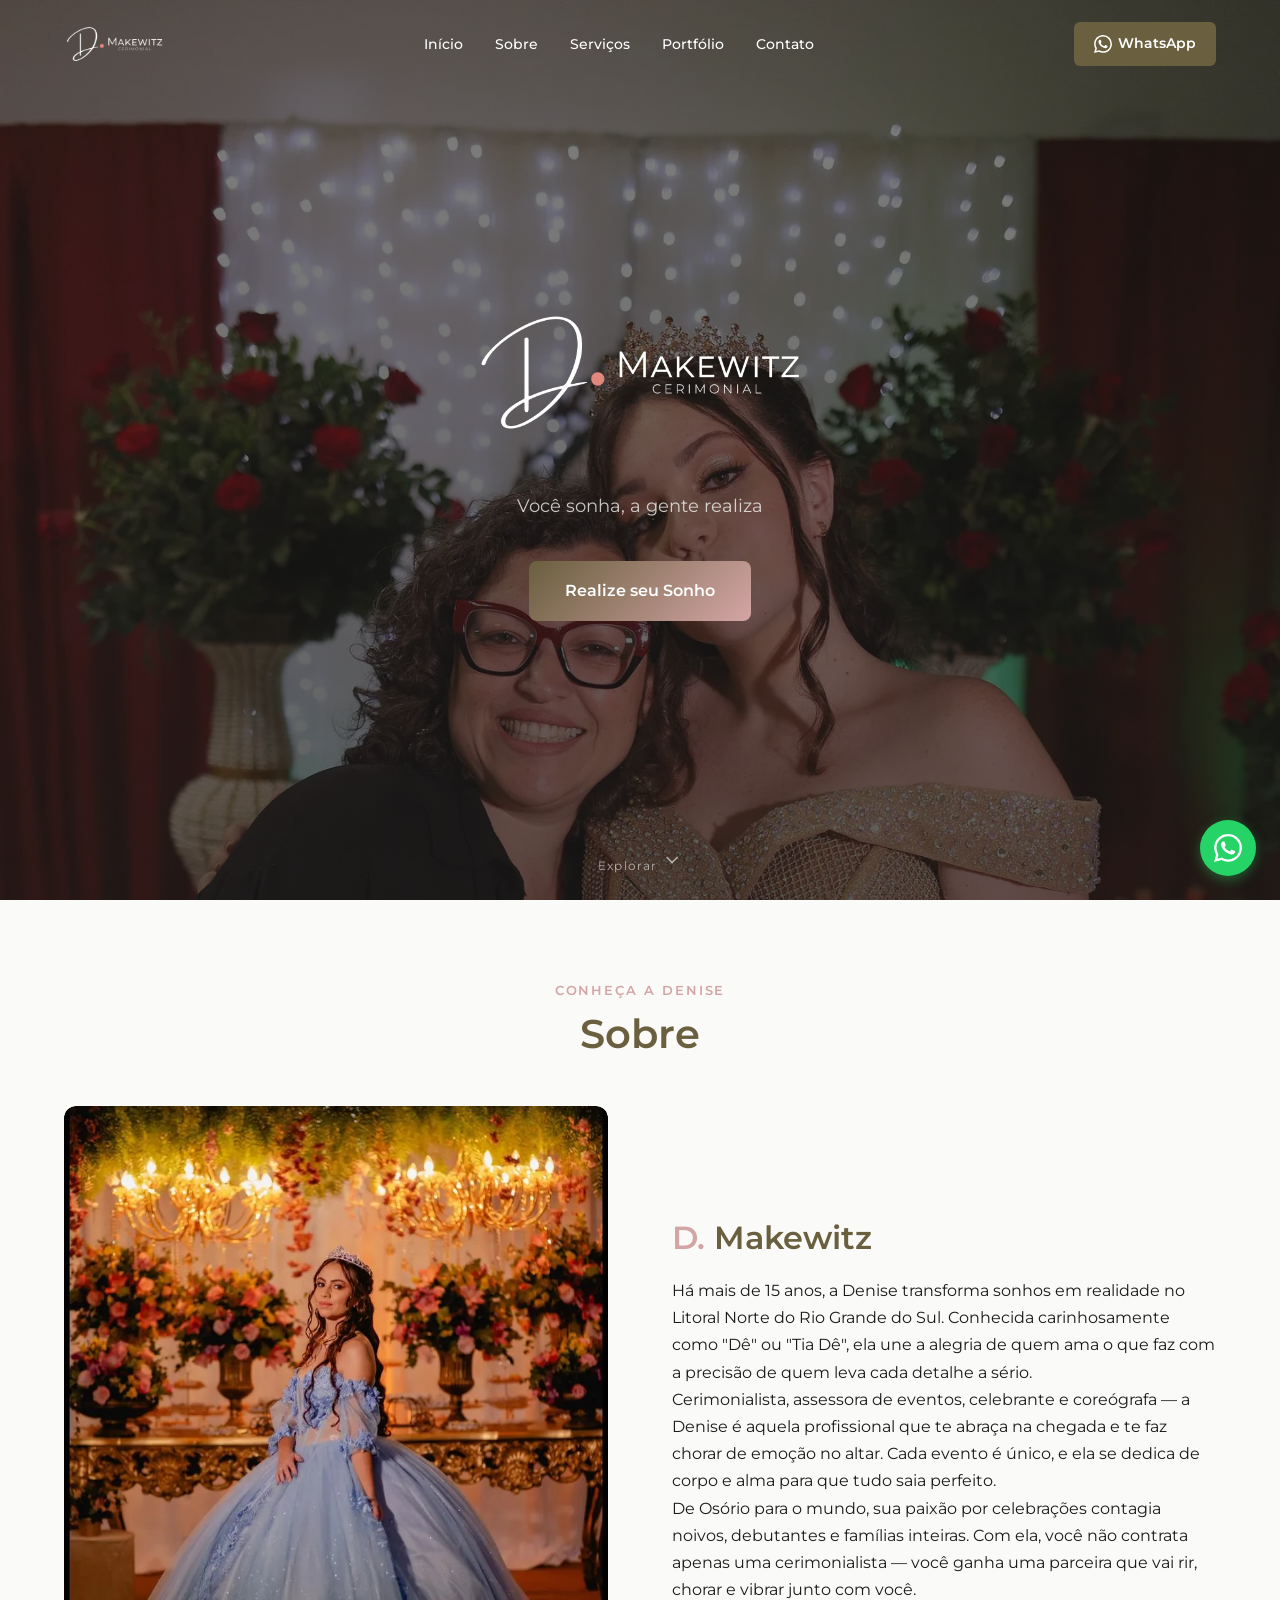
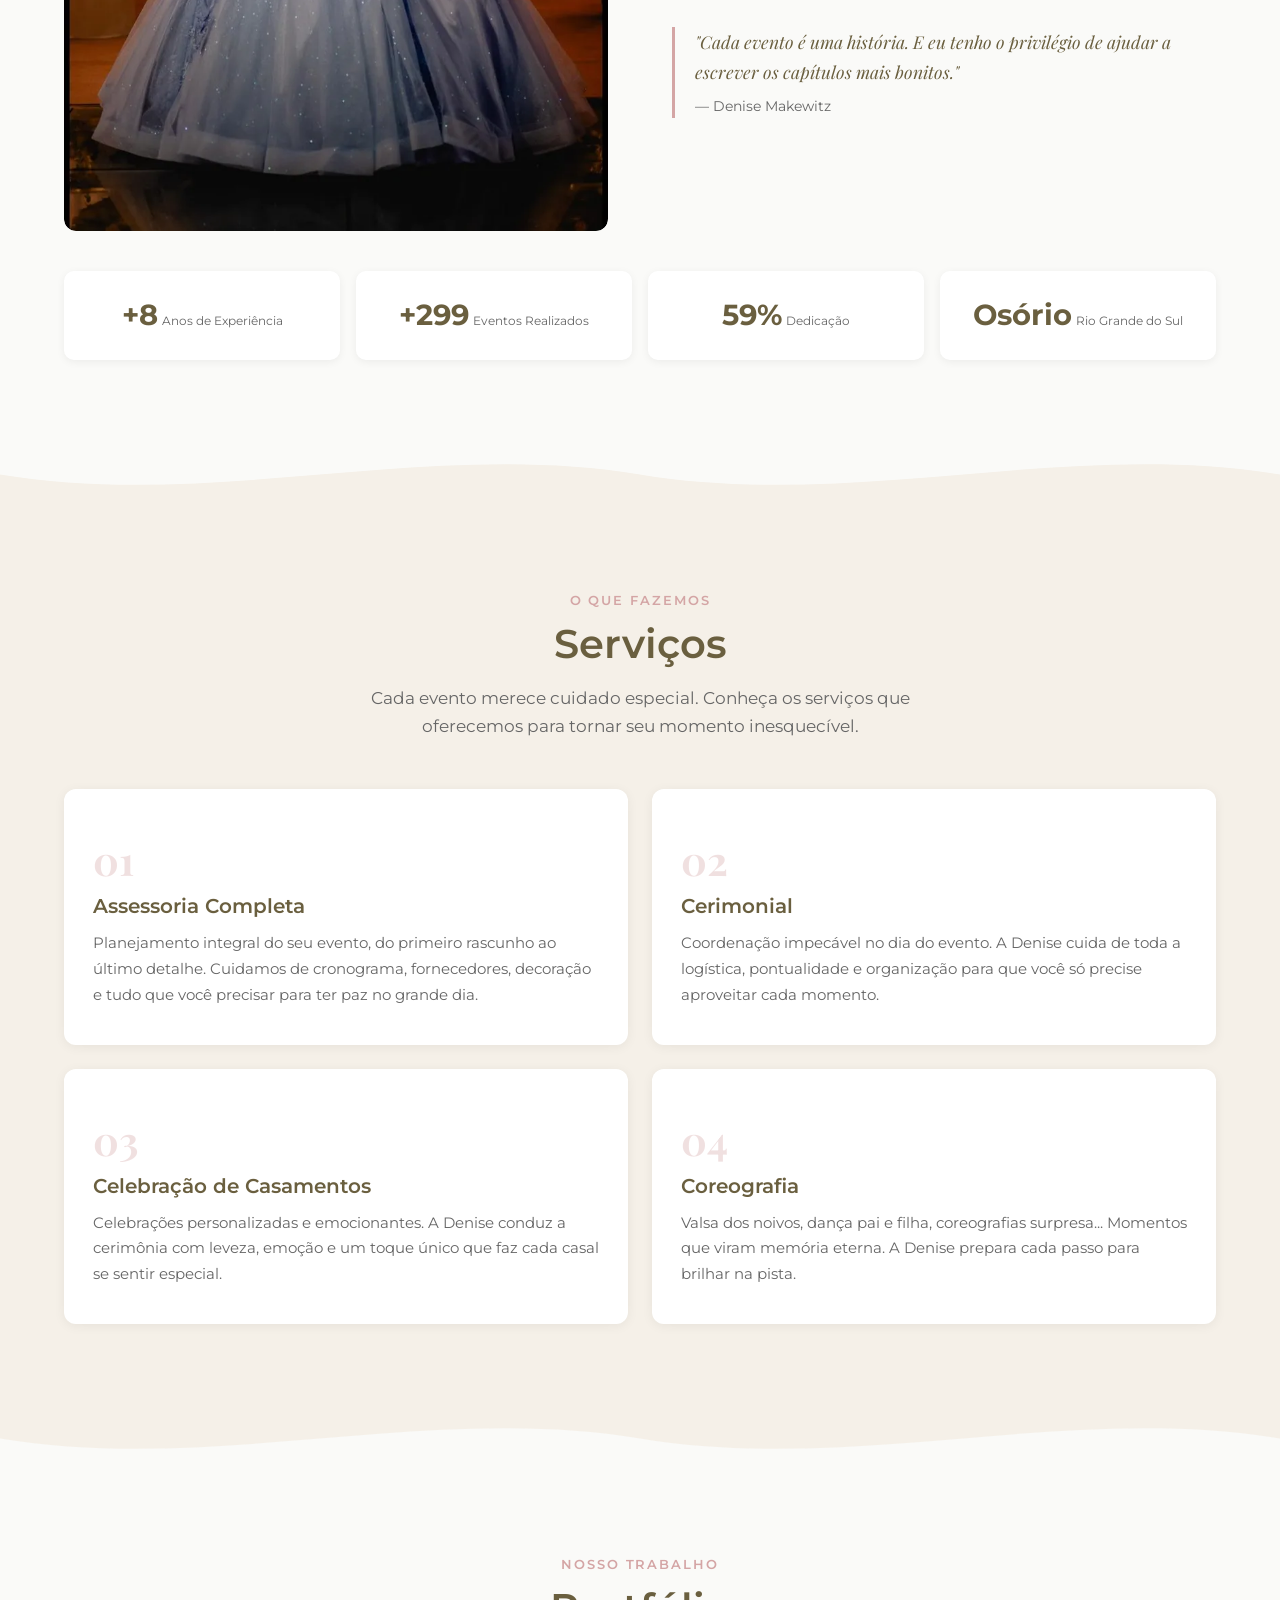
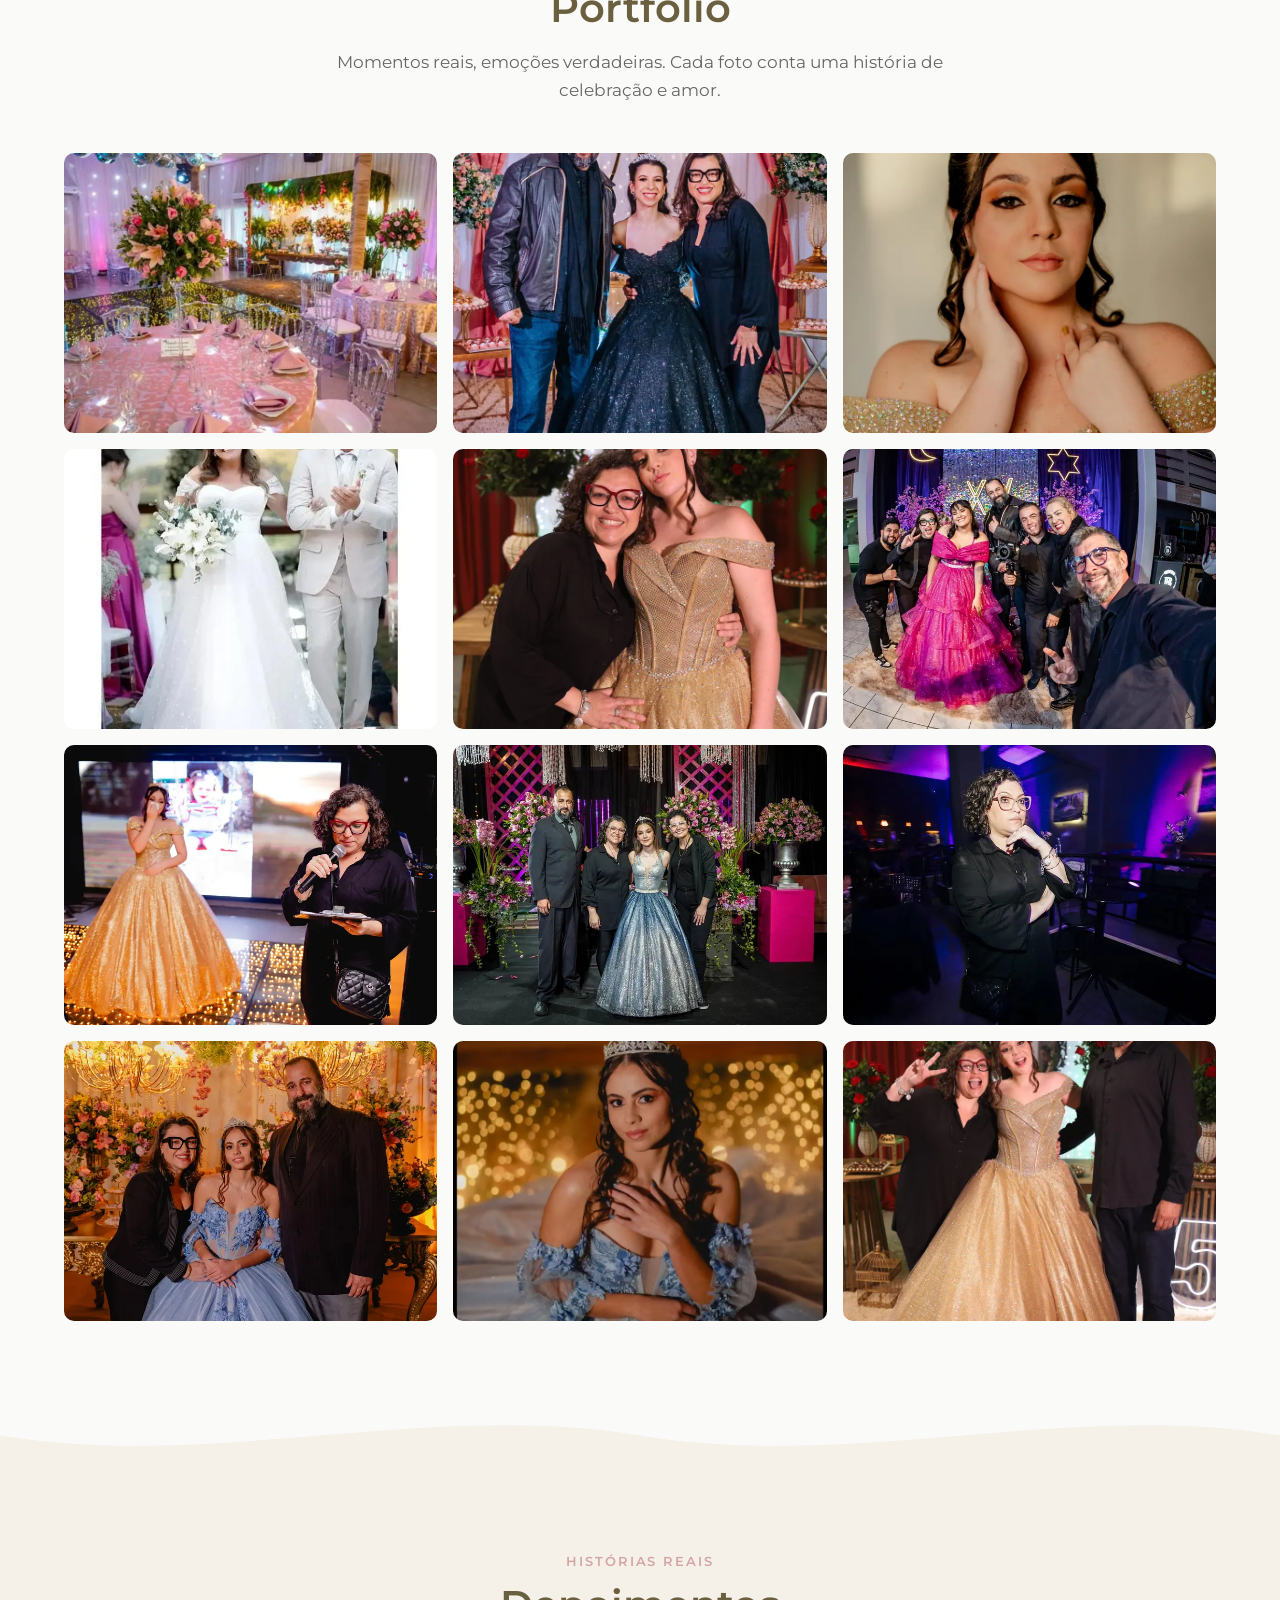
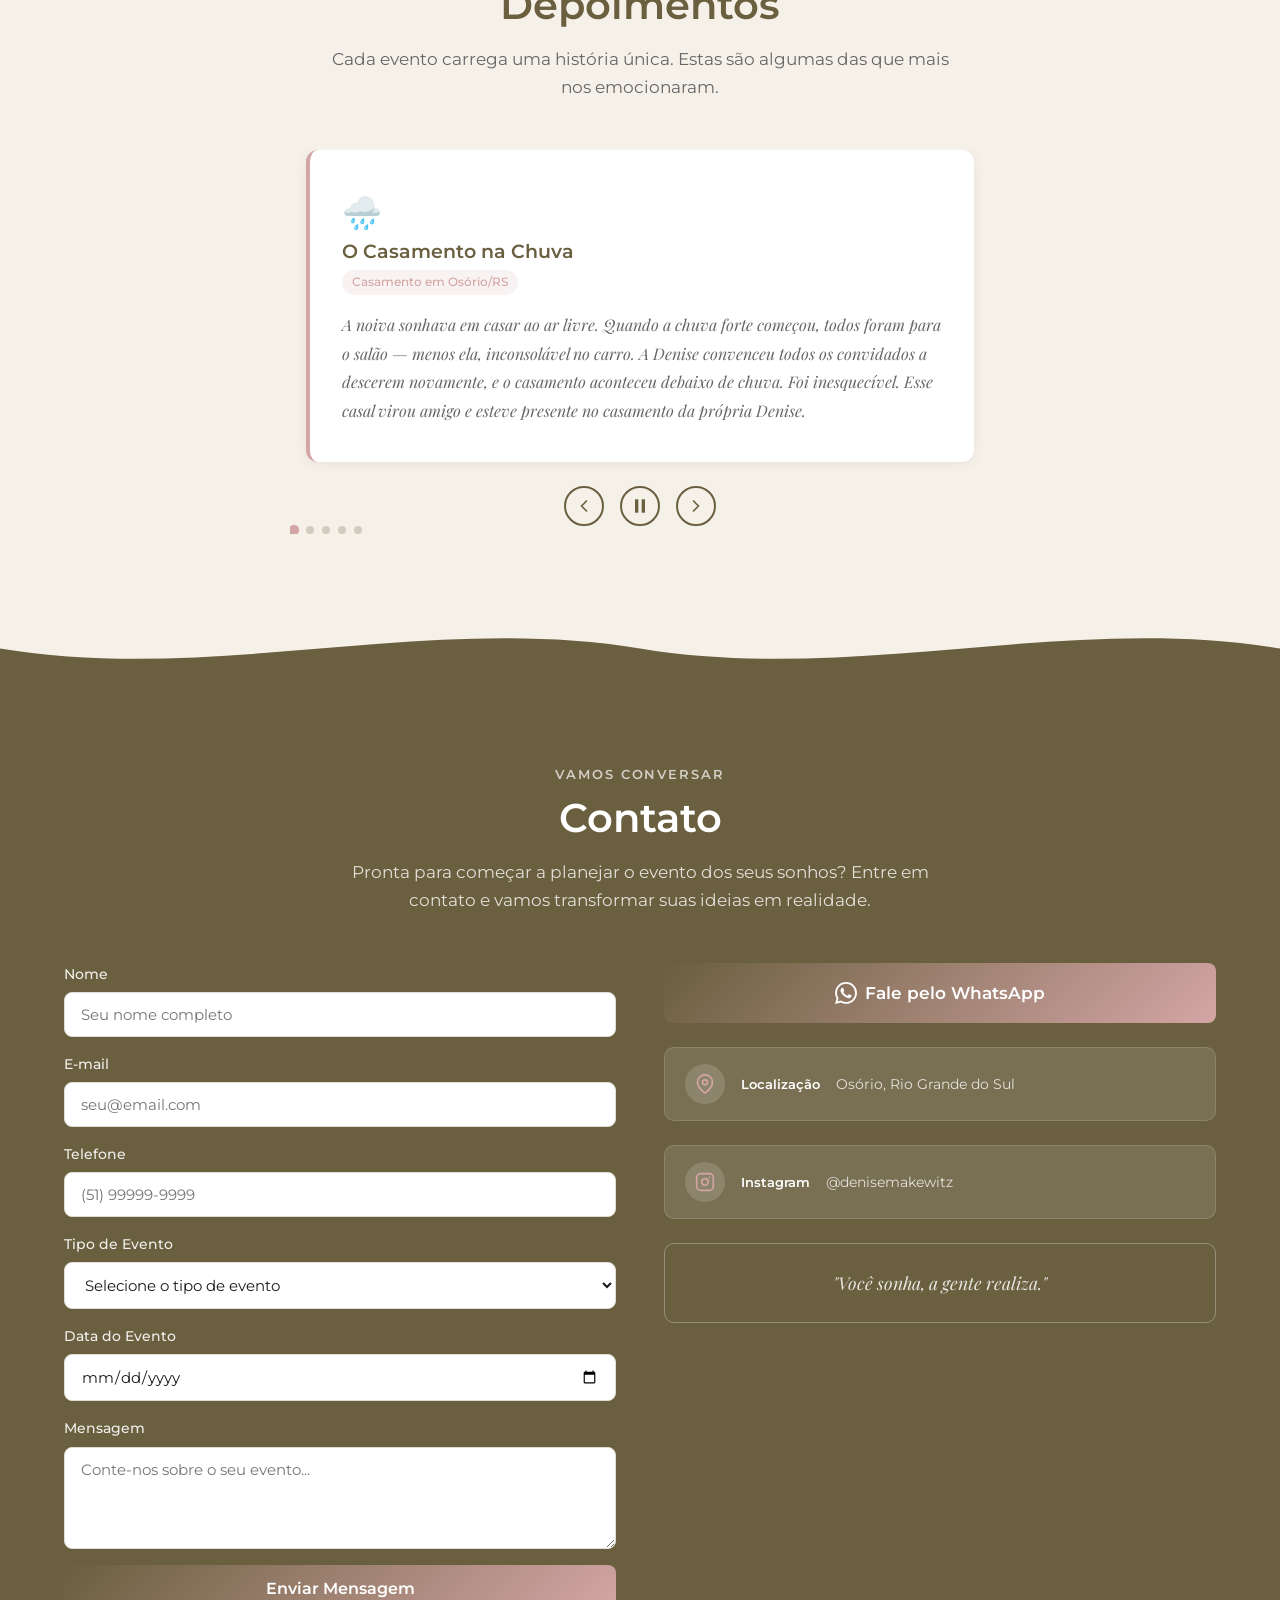
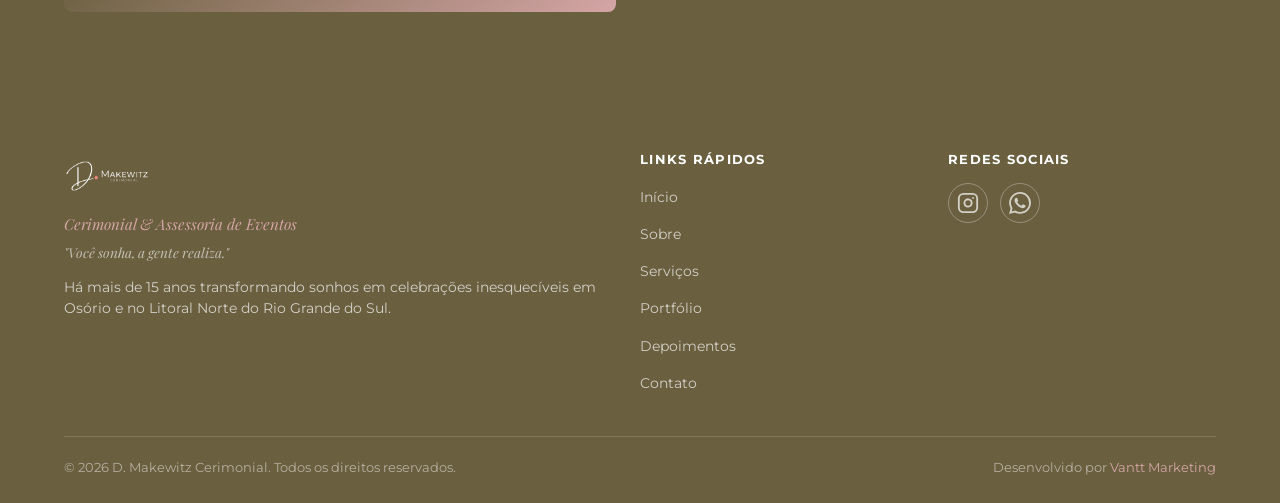
==== commit 8ddb68a2: "fix: remove area cinza abaixo do hero, atualiza Instagram - Remove padding-bottom do hero (causava f" ====
--- a/index.html
+++ b/index.html
@@ -128,14 +128,6 @@
     </div>
   </section>
 
-  <!-- Wave Divider: hero to off-white -->
-  <div class="wave-divider" aria-hidden="true">
-    <svg viewBox="0 0 1440 80" preserveAspectRatio="none" xmlns="http://www.w3.org/2000/svg">
-      <rect width="1440" height="80" fill="var(--off-white)"/>
-      <path d="M0,0 C360,80 1080,80 1440,0 L1440,0 L0,0 Z" fill="var(--off-white)"/>
-    </svg>
-  </div>
-
   <!-- ========================================
        SOBRE
        ======================================== -->
@@ -510,7 +502,7 @@
               </svg>
             </div>
             <h4 class="contact__card-title">Instagram</h4>
-            <p class="contact__card-text"><a href="https://instagram.com/denisemakewitz" target="_blank" rel="noopener noreferrer">@denisemakewitz</a></p>
+            <p class="contact__card-text"><a href="https://www.instagram.com/denisemakewitz/" target="_blank" rel="noopener noreferrer">@denisemakewitz</a></p>
           </div>
 
           <blockquote class="contact__quote">
@@ -552,7 +544,7 @@
         <div>
           <h4 class="footer__heading">Redes Sociais</h4>
           <div class="footer__social">
-            <a href="https://instagram.com/denisemakewitz" target="_blank" rel="noopener noreferrer" aria-label="Instagram">
+            <a href="https://www.instagram.com/denisemakewitz/" target="_blank" rel="noopener noreferrer" aria-label="Instagram">
               <svg width="22" height="22" viewBox="0 0 24 24" fill="none" stroke="currentColor" stroke-width="2" stroke-linecap="round" stroke-linejoin="round" aria-hidden="true">
                 <rect x="2" y="2" width="20" height="20" rx="5" ry="5"></rect>
                 <path d="M16 11.37A4 4 0 1 1 12.63 8 4 4 0 0 1 16 11.37z"></path>
--- a/assets/css/style.css
+++ b/assets/css/style.css
@@ -297,7 +297,6 @@
   justify-content: center;
   text-align: center;
   overflow: hidden;
-  padding-bottom: 80px;
 }
 
 .hero__bg {
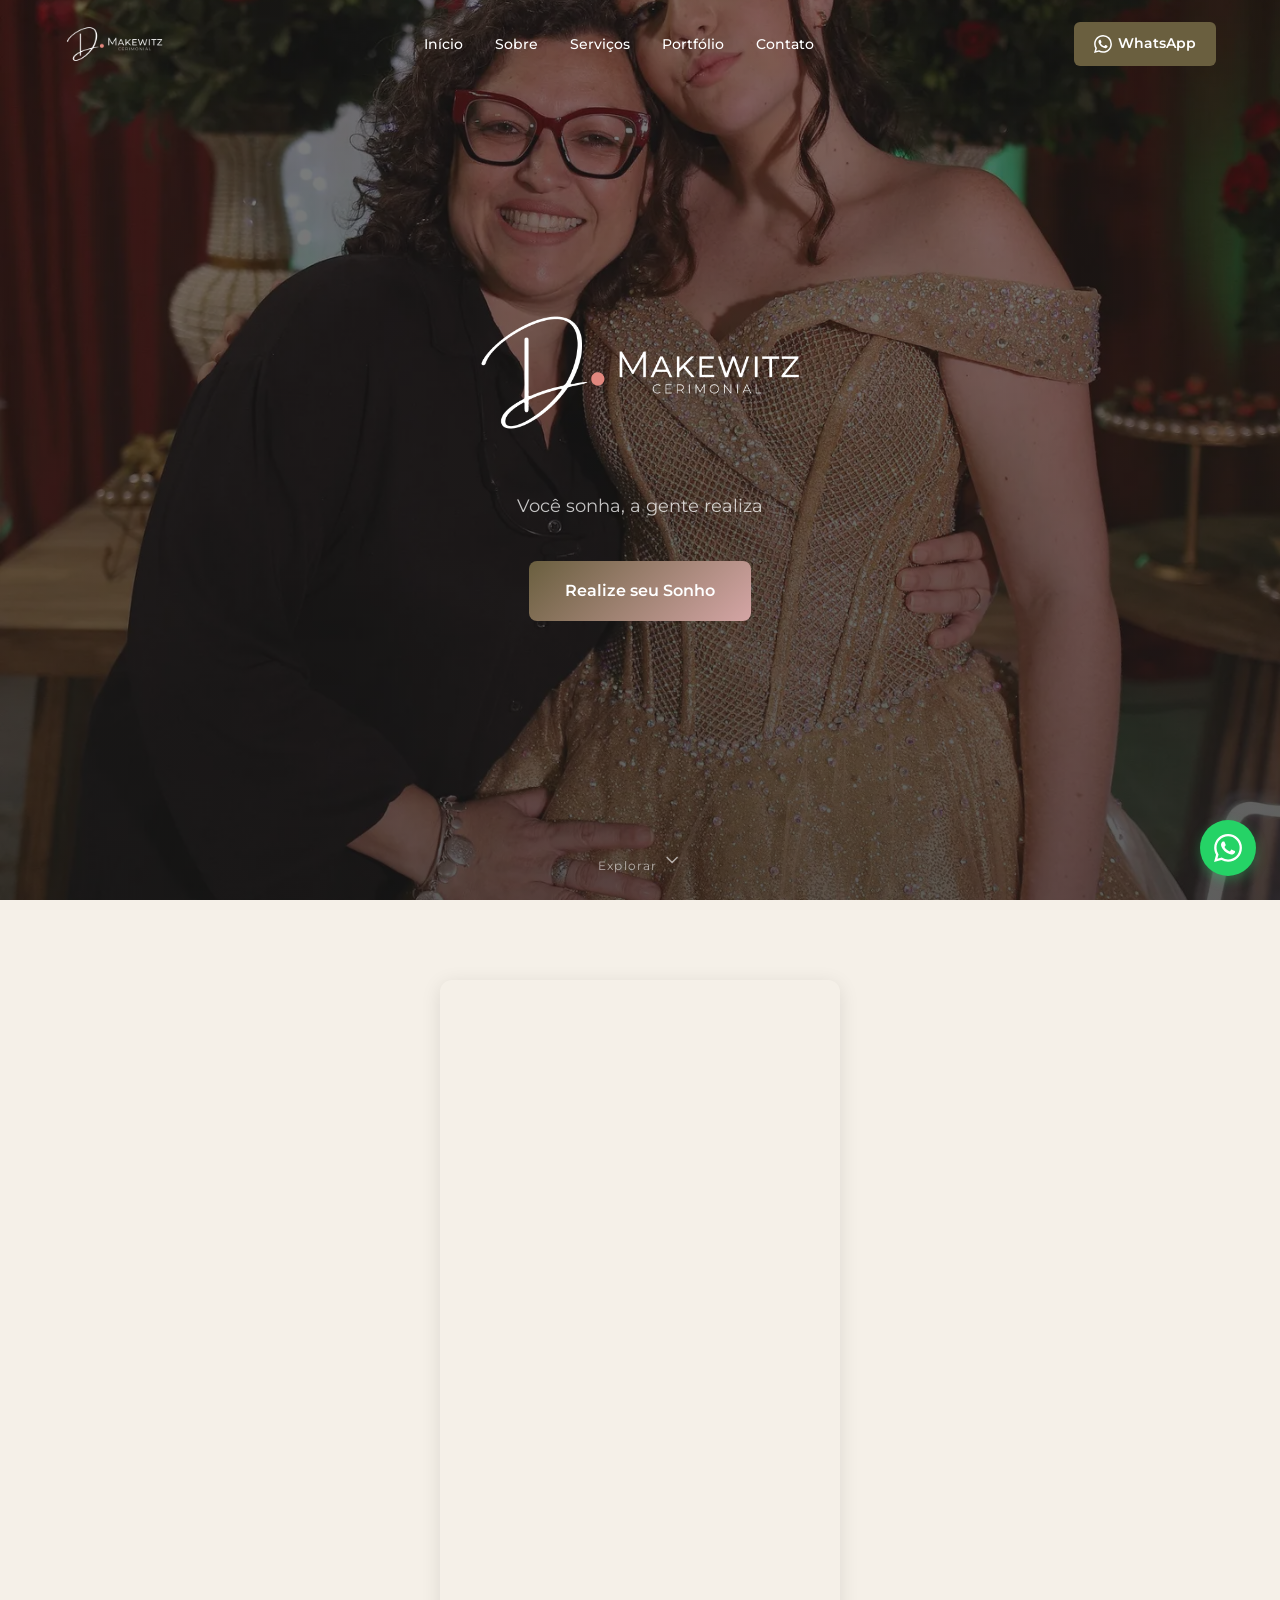
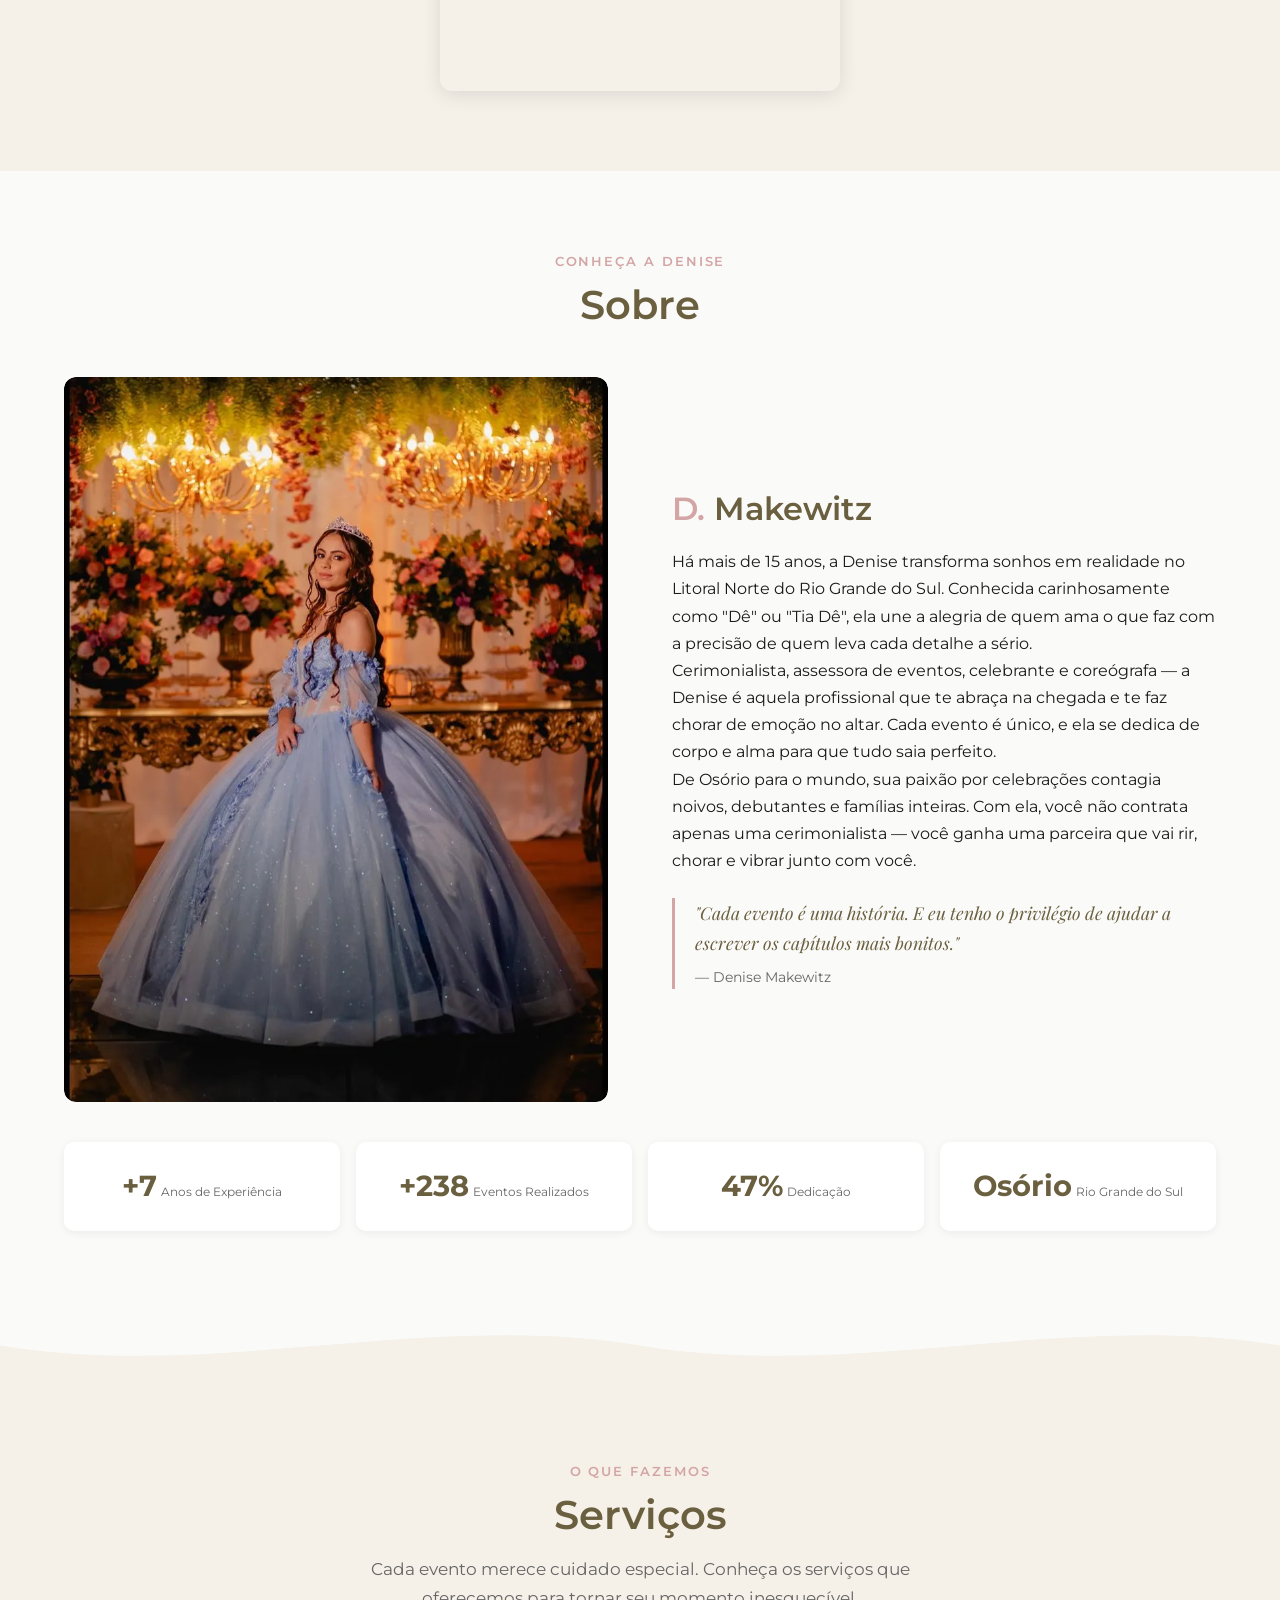
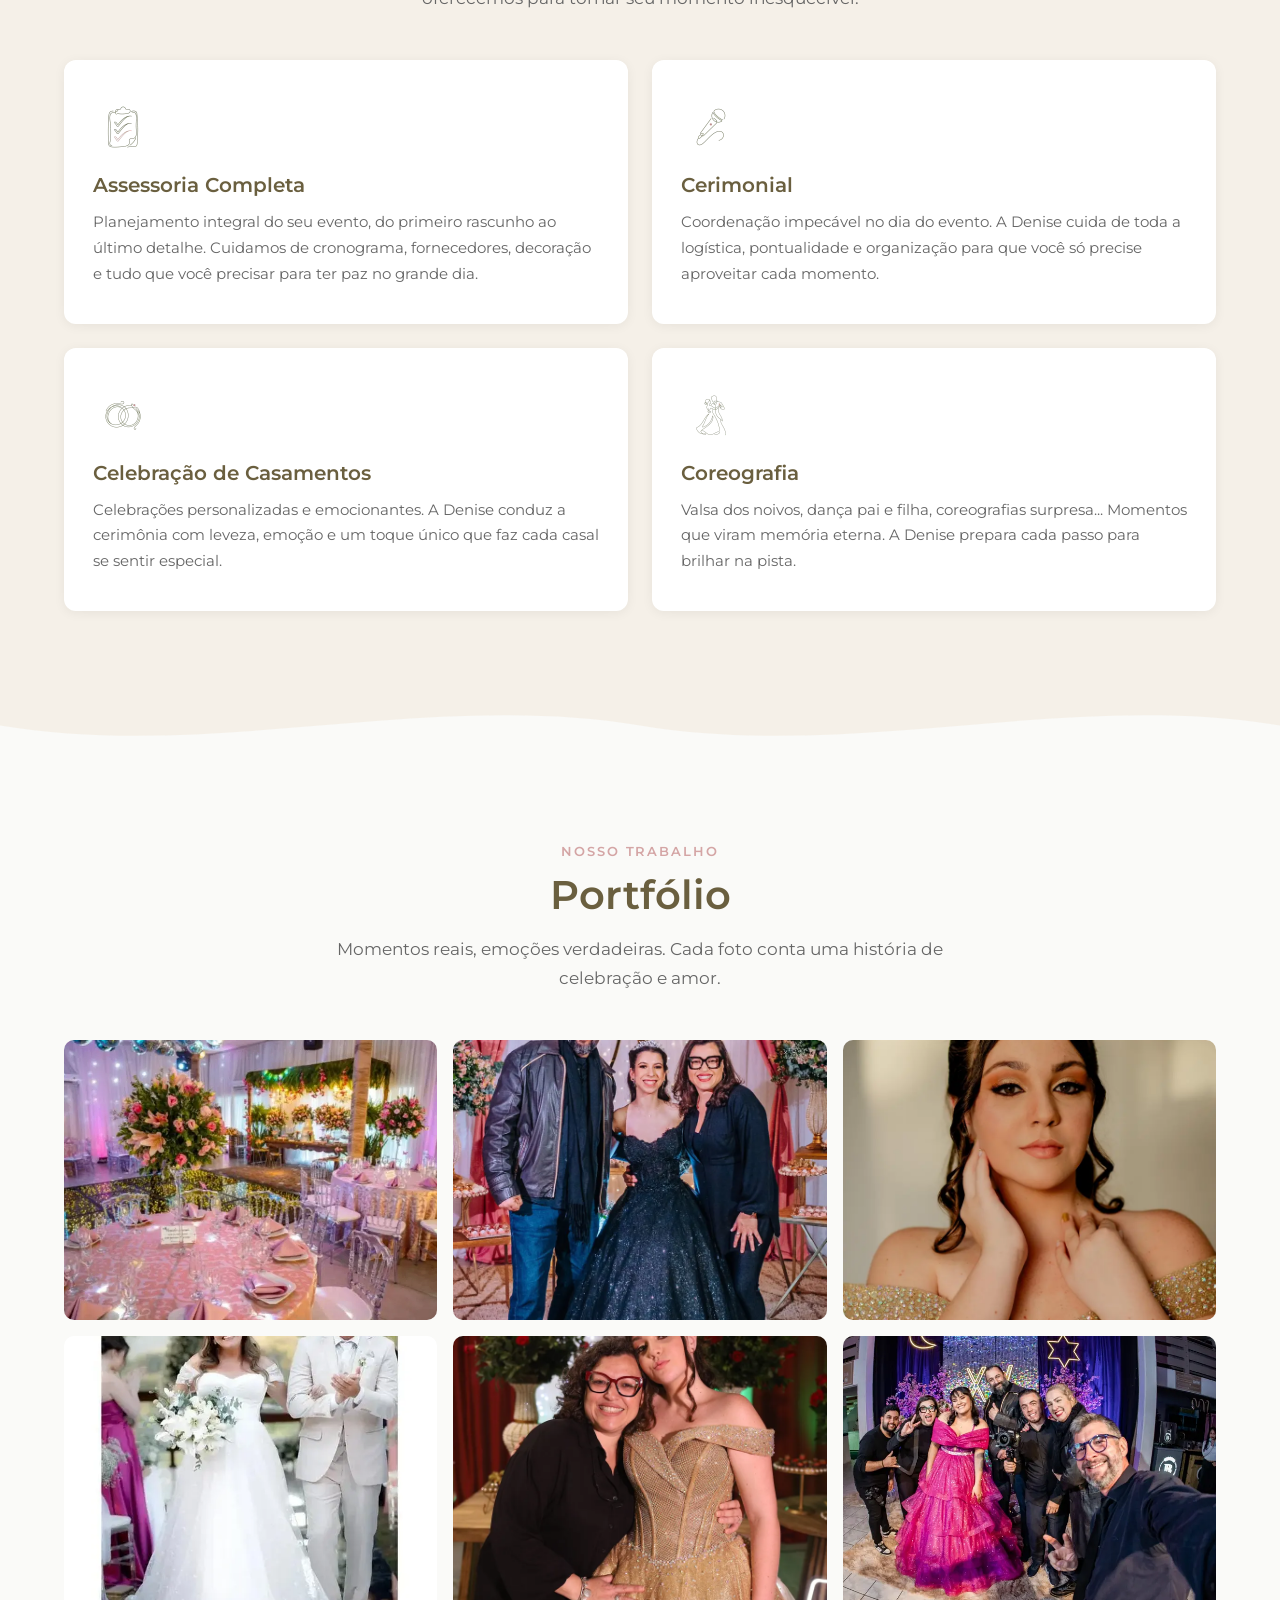
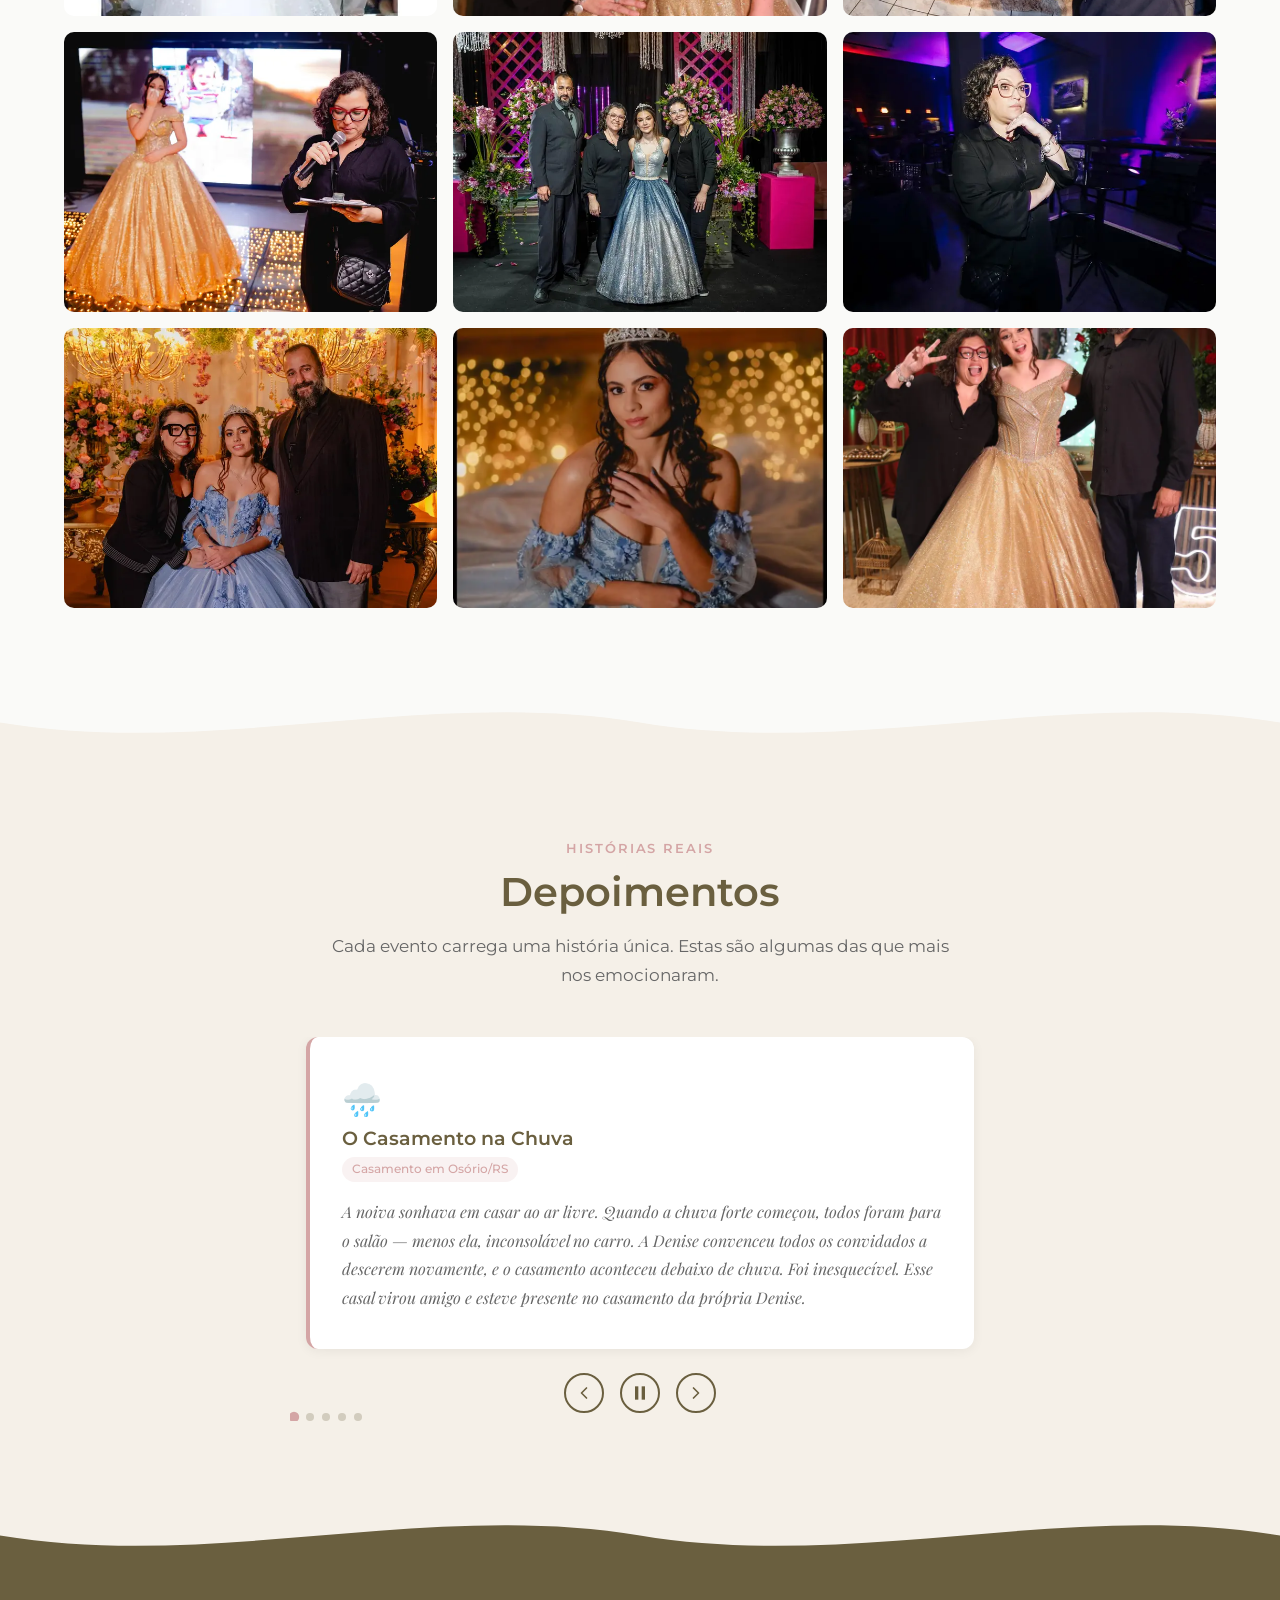
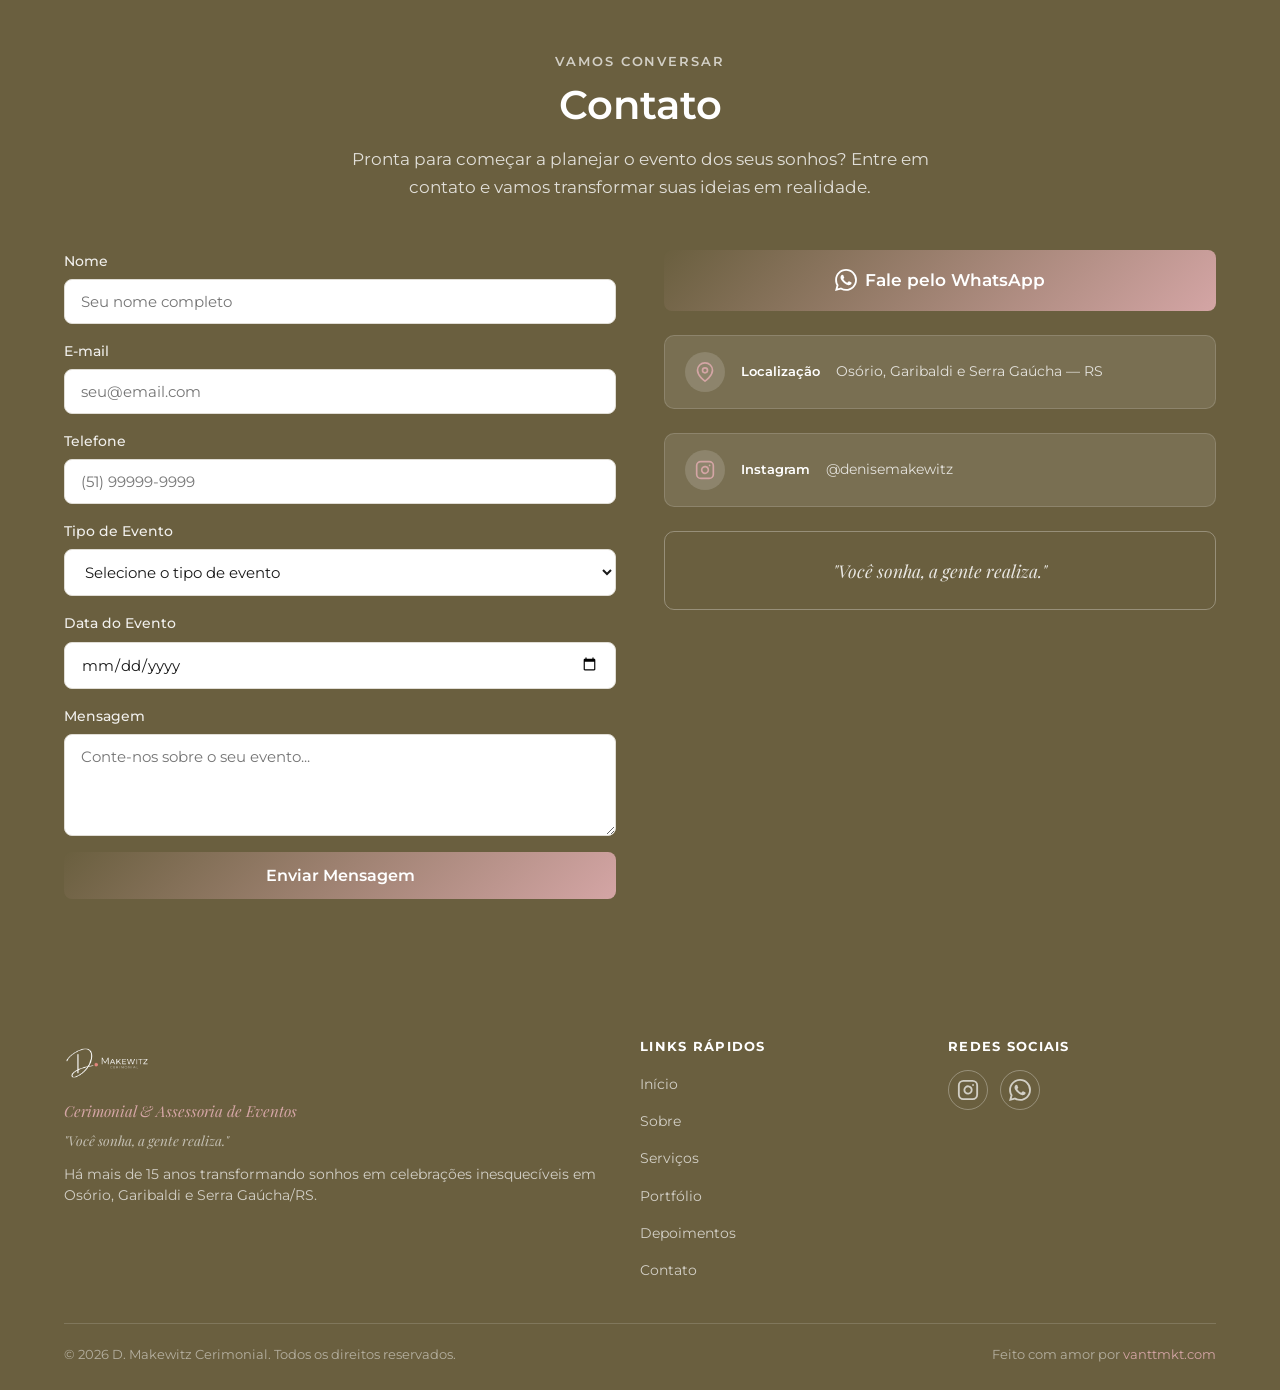
==== commit 563ccbbe: "feat: implementa Fase 2 — ícones, vídeo, SEO multi-região, /marca - Substitui números dos service ca" ====
--- a/index.html
+++ b/index.html
@@ -3,11 +3,11 @@
 <head>
   <meta charset="UTF-8">
   <meta name="viewport" content="width=device-width, initial-scale=1.0">
-  <title>D. Makewitz Cerimonial | Cerimonialista em Osório/RS</title>
-  <meta name="description" content="Cerimonial e assessoria de eventos em Osório/RS. Há mais de 15 anos transformando sonhos em celebrações inesquecíveis. Casamentos, debutantes, formaturas e eventos corporativos.">
-  <meta name="keywords" content="cerimonial osório, cerimonialista rs, assessoria de eventos, casamento litoral norte, celebrante casamento, coreografia noivos, denise makewitz, d makewitz">
-  <meta property="og:title" content="D. Makewitz Cerimonial | Cerimonialista em Osório/RS">
-  <meta property="og:description" content="Há mais de 15 anos transformando sonhos em celebrações inesquecíveis. Casamentos, debutantes, formaturas e eventos corporativos em Osório e Litoral Norte do RS.">
+  <title>D. Makewitz Cerimonial | Cerimonialista em Osório, Garibaldi e Serra Gaúcha/RS</title>
+  <meta name="description" content="Cerimonial e assessoria de eventos em Osório, Garibaldi e Serra Gaúcha/RS. Há mais de 15 anos transformando sonhos em celebrações inesquecíveis.">
+  <meta name="keywords" content="cerimonial osório, cerimonialista rs, assessoria de eventos, casamento litoral norte, celebrante casamento, coreografia noivos, denise makewitz, d makewitz, cerimonial garibaldi, cerimonial serra gaúcha, cerimonialista litoral norte rs, assessoria casamento garibaldi, celebrante serra gaúcha">
+  <meta property="og:title" content="D. Makewitz Cerimonial | Cerimonialista em Osório, Garibaldi e Serra Gaúcha/RS">
+  <meta property="og:description" content="Cerimonial e assessoria de eventos em Osório, Garibaldi e Serra Gaúcha/RS. Há mais de 15 anos transformando sonhos em celebrações inesquecíveis.">
   <meta property="og:image" content="assets/images/og-image.jpg">
   <meta property="og:type" content="website">
   <meta property="og:locale" content="pt_BR">
@@ -18,24 +18,20 @@
     "@context": "https://schema.org",
     "@type": "LocalBusiness",
     "name": "D. Makewitz Cerimonial",
-    "description": "Cerimonial e assessoria de eventos em Osório/RS. Casamentos, debutantes, formaturas e eventos corporativos.",
-    "url": "https://dmakewitz.com.br",
-    "telephone": "+5551999999999",
+    "description": "Cerimonial e assessoria de eventos em Osório, Garibaldi e Serra Gaúcha/RS. Casamentos, debutantes, formaturas e eventos corporativos.",
+    "url": "https://dmakewitz.vanttmkt.com",
+    "telephone": "+5551982253723",
     "address": {
       "@type": "PostalAddress",
       "addressLocality": "Osório",
       "addressRegion": "RS",
       "addressCountry": "BR"
     },
-    "areaServed": {
-      "@type": "GeoCircle",
-      "geoMidpoint": {
-        "@type": "GeoCoordinates",
-        "latitude": -29.8867,
-        "longitude": -50.2706
-      },
-      "geoRadius": "100000"
-    },
+    "areaServed": [
+      { "@type": "City", "name": "Osório", "containedInPlace": { "@type": "State", "name": "RS" } },
+      { "@type": "City", "name": "Garibaldi", "containedInPlace": { "@type": "State", "name": "RS" } },
+      { "@type": "AdministrativeArea", "name": "Serra Gaúcha" }
+    ],
     "priceRange": "$$",
     "openingHoursSpecification": {
       "@type": "OpeningHoursSpecification",
@@ -70,7 +66,7 @@
         <a href="#contato">Contato</a>
       </nav>
 
-      <a href="https://wa.me/5551999999999?text=Olá! Gostaria de saber mais sobre os serviços de cerimonial." class="header__cta" target="_blank" rel="noopener noreferrer">
+      <a href="https://wa.me/5551982253723?text=Olá! Gostaria de saber mais sobre os serviços de cerimonial." class="header__cta" target="_blank" rel="noopener noreferrer">
         <svg width="18" height="18" viewBox="0 0 24 24" fill="currentColor" aria-hidden="true">
           <path d="M17.472 14.382c-.297-.149-1.758-.867-2.03-.967-.273-.099-.471-.148-.67.15-.197.297-.767.966-.94 1.164-.173.199-.347.223-.644.075-.297-.15-1.255-.463-2.39-1.475-.883-.788-1.48-1.761-1.653-2.059-.173-.297-.018-.458.13-.606.134-.133.298-.347.446-.52.149-.174.198-.298.298-.497.099-.198.05-.371-.025-.52-.075-.149-.669-1.612-.916-2.207-.242-.579-.487-.5-.669-.51-.173-.008-.371-.01-.57-.01-.198 0-.52.074-.792.372-.272.297-1.04 1.016-1.04 2.479 0 1.462 1.065 2.875 1.213 3.074.149.198 2.096 3.2 5.077 4.487.709.306 1.262.489 1.694.625.712.227 1.36.195 1.871.118.571-.085 1.758-.719 2.006-1.413.248-.694.248-1.289.173-1.413-.074-.124-.272-.198-.57-.347m-5.421 7.403h-.004a9.87 9.87 0 01-5.031-1.378l-.361-.214-3.741.982.998-3.648-.235-.374a9.86 9.86 0 01-1.51-5.26c.001-5.45 4.436-9.884 9.888-9.884 2.64 0 5.122 1.03 6.988 2.898a9.825 9.825 0 012.893 6.994c-.003 5.45-4.437 9.884-9.885 9.884m8.413-18.297A11.815 11.815 0 0012.05 0C5.495 0 .16 5.335.157 11.892c0 2.096.547 4.142 1.588 5.945L.057 24l6.305-1.654a11.882 11.882 0 005.683 1.448h.005c6.554 0 11.89-5.335 11.893-11.893a11.821 11.821 0 00-3.48-8.413z"/>
         </svg>
@@ -100,7 +96,7 @@
         <a href="#servicos">Serviços</a>
         <a href="#portfolio">Portfólio</a>
         <a href="#contato">Contato</a>
-        <a href="https://wa.me/5551999999999?text=Olá! Gostaria de saber mais sobre os serviços de cerimonial." target="_blank" rel="noopener noreferrer">WhatsApp</a>
+        <a href="https://wa.me/5551982253723?text=Olá! Gostaria de saber mais sobre os serviços de cerimonial." target="_blank" rel="noopener noreferrer">WhatsApp</a>
       </nav>
     </div>
   </header>
@@ -118,13 +114,24 @@
         <img src="assets/images/logo-branca-coral.png" alt="D. Makewitz Cerimonial" class="hero__logo">
       </h1>
       <p class="hero__tagline" data-text="Você sonha, a gente realiza"></p>
-      <a href="https://wa.me/5551999999999?text=Olá! Gostaria de saber mais sobre os serviços de cerimonial." class="hero__cta" target="_blank" rel="noopener noreferrer">Realize seu Sonho</a>
+      <a href="https://wa.me/5551982253723?text=Olá! Gostaria de saber mais sobre os serviços de cerimonial." class="hero__cta" target="_blank" rel="noopener noreferrer">Realize seu Sonho</a>
     </div>
     <div class="hero__scroll">
       <span>Explorar</span>
       <svg width="20" height="20" viewBox="0 0 24 24" fill="none" stroke="currentColor" stroke-width="2" stroke-linecap="round" stroke-linejoin="round" aria-hidden="true">
         <polyline points="6 9 12 15 18 9"></polyline>
       </svg>
+    </div>
+  </section>
+
+  <!-- ========================================
+       VÍDEO
+       ======================================== -->
+  <section class="section section--creme" id="video">
+    <div class="container">
+      <div class="video__wrapper fade-in">
+        <iframe src="https://drive.google.com/file/d/1uwK9h0qCAPbOvwZ8mqHkKZM43DFpBsDv/preview" allow="autoplay" allowfullscreen loading="lazy" title="Filme oficial — Dê Makewitz Cerimonial"></iframe>
+      </div>
     </div>
   </section>
 
@@ -201,25 +208,25 @@
 
       <div class="services__grid fade-in">
         <div class="service-card">
-          <span class="service-card__number">01</span>
+          <img src="assets/images/icons/checklist.webp" alt="" class="service-card__icon" width="60" height="60" loading="lazy">
           <h3 class="service-card__title">Assessoria Completa</h3>
           <p class="service-card__desc">Planejamento integral do seu evento, do primeiro rascunho ao último detalhe. Cuidamos de cronograma, fornecedores, decoração e tudo que você precisar para ter paz no grande dia.</p>
         </div>
 
         <div class="service-card">
-          <span class="service-card__number">02</span>
+          <img src="assets/images/icons/microfone.webp" alt="" class="service-card__icon" width="60" height="60" loading="lazy">
           <h3 class="service-card__title">Cerimonial</h3>
           <p class="service-card__desc">Coordenação impecável no dia do evento. A Denise cuida de toda a logística, pontualidade e organização para que você só precise aproveitar cada momento.</p>
         </div>
 
         <div class="service-card">
-          <span class="service-card__number">03</span>
+          <img src="assets/images/icons/aliancas.webp" alt="" class="service-card__icon" width="60" height="60" loading="lazy">
           <h3 class="service-card__title">Celebração de Casamentos</h3>
           <p class="service-card__desc">Celebrações personalizadas e emocionantes. A Denise conduz a cerimônia com leveza, emoção e um toque único que faz cada casal se sentir especial.</p>
         </div>
 
         <div class="service-card">
-          <span class="service-card__number">04</span>
+          <img src="assets/images/icons/dancarinos.webp" alt="" class="service-card__icon" width="60" height="60" loading="lazy">
           <h3 class="service-card__title">Coreografia</h3>
           <p class="service-card__desc">Valsa dos noivos, dança pai e filha, coreografias surpresa... Momentos que viram memória eterna. A Denise prepara cada passo para brilhar na pista.</p>
         </div>
@@ -475,7 +482,7 @@
 
         <!-- Info -->
         <div class="contact__info">
-          <a href="https://wa.me/5551999999999?text=Olá! Gostaria de saber mais sobre os serviços de cerimonial." class="contact__whatsapp-btn" target="_blank" rel="noopener noreferrer">
+          <a href="https://wa.me/5551982253723?text=Olá! Gostaria de saber mais sobre os serviços de cerimonial." class="contact__whatsapp-btn" target="_blank" rel="noopener noreferrer">
             <svg width="22" height="22" viewBox="0 0 24 24" fill="currentColor" aria-hidden="true">
               <path d="M17.472 14.382c-.297-.149-1.758-.867-2.03-.967-.273-.099-.471-.148-.67.15-.197.297-.767.966-.94 1.164-.173.199-.347.223-.644.075-.297-.15-1.255-.463-2.39-1.475-.883-.788-1.48-1.761-1.653-2.059-.173-.297-.018-.458.13-.606.134-.133.298-.347.446-.52.149-.174.198-.298.298-.497.099-.198.05-.371-.025-.52-.075-.149-.669-1.612-.916-2.207-.242-.579-.487-.5-.669-.51-.173-.008-.371-.01-.57-.01-.198 0-.52.074-.792.372-.272.297-1.04 1.016-1.04 2.479 0 1.462 1.065 2.875 1.213 3.074.149.198 2.096 3.2 5.077 4.487.709.306 1.262.489 1.694.625.712.227 1.36.195 1.871.118.571-.085 1.758-.719 2.006-1.413.248-.694.248-1.289.173-1.413-.074-.124-.272-.198-.57-.347m-5.421 7.403h-.004a9.87 9.87 0 01-5.031-1.378l-.361-.214-3.741.982.998-3.648-.235-.374a9.86 9.86 0 01-1.51-5.26c.001-5.45 4.436-9.884 9.888-9.884 2.64 0 5.122 1.03 6.988 2.898a9.825 9.825 0 012.893 6.994c-.003 5.45-4.437 9.884-9.885 9.884m8.413-18.297A11.815 11.815 0 0012.05 0C5.495 0 .16 5.335.157 11.892c0 2.096.547 4.142 1.588 5.945L.057 24l6.305-1.654a11.882 11.882 0 005.683 1.448h.005c6.554 0 11.89-5.335 11.893-11.893a11.821 11.821 0 00-3.48-8.413z"/>
             </svg>
@@ -490,7 +497,7 @@
               </svg>
             </div>
             <h4 class="contact__card-title">Localização</h4>
-            <p class="contact__card-text">Osório, Rio Grande do Sul</p>
+            <p class="contact__card-text">Osório, Garibaldi e Serra Gaúcha — RS</p>
           </div>
 
           <div class="contact__card">
@@ -524,7 +531,7 @@
           <img src="assets/images/logo-branca-coral.png" alt="D. Makewitz Cerimonial" class="footer__logo" loading="lazy">
           <p class="footer__tagline">Cerimonial &amp; Assessoria de Eventos</p>
           <p class="footer__motto font-playfair">"Você sonha, a gente realiza."</p>
-          <p class="footer__desc">Há mais de 15 anos transformando sonhos em celebrações inesquecíveis em Osório e no Litoral Norte do Rio Grande do Sul.</p>
+          <p class="footer__desc">Há mais de 15 anos transformando sonhos em celebrações inesquecíveis em Osório, Garibaldi e Serra Gaúcha/RS.</p>
         </div>
 
         <!-- Coluna 2: Links rápidos -->
@@ -551,7 +558,7 @@
                 <line x1="17.5" y1="6.5" x2="17.51" y2="6.5"></line>
               </svg>
             </a>
-            <a href="https://wa.me/5551999999999?text=Olá! Gostaria de saber mais sobre os serviços de cerimonial." target="_blank" rel="noopener noreferrer" aria-label="WhatsApp">
+            <a href="https://wa.me/5551982253723?text=Olá! Gostaria de saber mais sobre os serviços de cerimonial." target="_blank" rel="noopener noreferrer" aria-label="WhatsApp">
               <svg width="22" height="22" viewBox="0 0 24 24" fill="currentColor" aria-hidden="true">
                 <path d="M17.472 14.382c-.297-.149-1.758-.867-2.03-.967-.273-.099-.471-.148-.67.15-.197.297-.767.966-.94 1.164-.173.199-.347.223-.644.075-.297-.15-1.255-.463-2.39-1.475-.883-.788-1.48-1.761-1.653-2.059-.173-.297-.018-.458.13-.606.134-.133.298-.347.446-.52.149-.174.198-.298.298-.497.099-.198.05-.371-.025-.52-.075-.149-.669-1.612-.916-2.207-.242-.579-.487-.5-.669-.51-.173-.008-.371-.01-.57-.01-.198 0-.52.074-.792.372-.272.297-1.04 1.016-1.04 2.479 0 1.462 1.065 2.875 1.213 3.074.149.198 2.096 3.2 5.077 4.487.709.306 1.262.489 1.694.625.712.227 1.36.195 1.871.118.571-.085 1.758-.719 2.006-1.413.248-.694.248-1.289.173-1.413-.074-.124-.272-.198-.57-.347m-5.421 7.403h-.004a9.87 9.87 0 01-5.031-1.378l-.361-.214-3.741.982.998-3.648-.235-.374a9.86 9.86 0 01-1.51-5.26c.001-5.45 4.436-9.884 9.888-9.884 2.64 0 5.122 1.03 6.988 2.898a9.825 9.825 0 012.893 6.994c-.003 5.45-4.437 9.884-9.885 9.884m8.413-18.297A11.815 11.815 0 0012.05 0C5.495 0 .16 5.335.157 11.892c0 2.096.547 4.142 1.588 5.945L.057 24l6.305-1.654a11.882 11.882 0 005.683 1.448h.005c6.554 0 11.89-5.335 11.893-11.893a11.821 11.821 0 00-3.48-8.413z"/>
               </svg>
@@ -562,7 +569,7 @@
 
       <div class="footer__bottom">
         <p>&copy; 2026 D. Makewitz Cerimonial. Todos os direitos reservados.</p>
-        <p>Desenvolvido por <a href="https://vanttmkt.com" target="_blank" rel="noopener noreferrer">Vantt Marketing</a></p>
+        <p>Feito com amor por <a href="https://vanttmkt.com" target="_blank" rel="noopener noreferrer">vanttmkt.com</a></p>
       </div>
     </div>
   </footer>
@@ -580,7 +587,7 @@
        WHATSAPP FLOAT
        ======================================== -->
   <div class="whatsapp-float">
-    <a href="https://wa.me/5551999999999?text=Olá! Gostaria de saber mais sobre os serviços de cerimonial." class="whatsapp-float__btn" target="_blank" rel="noopener noreferrer" aria-label="Conversar pelo WhatsApp">
+    <a href="https://wa.me/5551982253723?text=Olá! Gostaria de saber mais sobre os serviços de cerimonial." class="whatsapp-float__btn" target="_blank" rel="noopener noreferrer" aria-label="Conversar pelo WhatsApp">
       <svg width="28" height="28" viewBox="0 0 24 24" fill="#ffffff" aria-hidden="true">
         <path d="M17.472 14.382c-.297-.149-1.758-.867-2.03-.967-.273-.099-.471-.148-.67.15-.197.297-.767.966-.94 1.164-.173.199-.347.223-.644.075-.297-.15-1.255-.463-2.39-1.475-.883-.788-1.48-1.761-1.653-2.059-.173-.297-.018-.458.13-.606.134-.133.298-.347.446-.52.149-.174.198-.298.298-.497.099-.198.05-.371-.025-.52-.075-.149-.669-1.612-.916-2.207-.242-.579-.487-.5-.669-.51-.173-.008-.371-.01-.57-.01-.198 0-.52.074-.792.372-.272.297-1.04 1.016-1.04 2.479 0 1.462 1.065 2.875 1.213 3.074.149.198 2.096 3.2 5.077 4.487.709.306 1.262.489 1.694.625.712.227 1.36.195 1.871.118.571-.085 1.758-.719 2.006-1.413.248-.694.248-1.289.173-1.413-.074-.124-.272-.198-.57-.347m-5.421 7.403h-.004a9.87 9.87 0 01-5.031-1.378l-.361-.214-3.741.982.998-3.648-.235-.374a9.86 9.86 0 01-1.51-5.26c.001-5.45 4.436-9.884 9.888-9.884 2.64 0 5.122 1.03 6.988 2.898a9.825 9.825 0 012.893 6.994c-.003 5.45-4.437 9.884-9.885 9.884m8.413-18.297A11.815 11.815 0 0012.05 0C5.495 0 .16 5.335.157 11.892c0 2.096.547 4.142 1.588 5.945L.057 24l6.305-1.654a11.882 11.882 0 005.683 1.448h.005c6.554 0 11.89-5.335 11.893-11.893a11.821 11.821 0 00-3.48-8.413z"/>
       </svg>
--- a/assets/css/style.css
+++ b/assets/css/style.css
@@ -241,7 +241,6 @@
 
 /* Mobile menu overlay */
 .mobile-menu {
-  display: none;
   position: fixed;
   top: 0;
   left: 0;
@@ -249,17 +248,21 @@
   bottom: 0;
   background-color: var(--verde-oliva);
   z-index: 100;
+  display: flex;
   flex-direction: column;
   align-items: center;
   justify-content: center;
   gap: 24px;
+  visibility: hidden;
   opacity: 0;
-  transition: opacity 0.3s ease;
+  pointer-events: none;
+  transition: opacity 0.3s ease, visibility 0.3s ease;
 }
 
 .mobile-menu.active {
-  display: flex;
+  visibility: visible;
   opacity: 1;
+  pointer-events: auto;
 }
 
 .mobile-menu nav {
@@ -302,9 +305,13 @@
 .hero__bg {
   position: absolute;
   inset: 0;
-  background-size: cover;
-  background-position: center;
-  background-repeat: no-repeat;
+}
+
+.hero__bg img {
+  width: 100%;
+  height: 100%;
+  object-fit: cover;
+  object-position: center;
 }
 
 .hero__overlay {
@@ -480,6 +487,22 @@
   margin-top: 4px;
 }
 
+/* ---------- Video ---------- */
+.video__wrapper {
+  max-width: 400px;
+  margin: 0 auto;
+  border-radius: 12px;
+  overflow: hidden;
+  box-shadow: 0 4px 20px rgba(0, 0, 0, 0.1);
+  aspect-ratio: 9 / 16;
+}
+
+.video__wrapper iframe {
+  width: 100%;
+  height: 100%;
+  border: none;
+}
+
 /* ---------- Services ---------- */
 .services__grid {
   display: grid;
@@ -502,12 +525,12 @@
   border-color: rgba(212, 165, 165, 0.3);
 }
 
-.service-card__number {
-  font-family: 'Playfair Display', serif;
-  font-size: 2.5rem;
-  font-weight: 700;
-  color: rgba(212, 165, 165, 0.35);
-  margin-bottom: 12px;
+.service-card__icon {
+  display: block;
+  width: 60px;
+  height: 60px;
+  object-fit: contain;
+  margin-bottom: 16px;
 }
 
 .service-card__title {
@@ -1077,9 +1100,12 @@
 /* ---------- Responsive ---------- */
 @media (max-width: 1024px) {
   .header__nav { display: none; }
+  .header__cta { display: none; }
   .header__toggle { display: block; }
 
-  .hero__title { font-size: 3.5rem; }
+  .header__logo, .header__logo img { height: 44px; }
+  .header--scrolled .header__logo,
+  .header--scrolled .header__logo img { height: 36px; }
 
   .about__grid { grid-template-columns: 1fr; gap: 40px; }
   .about__image-wrapper { max-width: 400px; margin: 0 auto; }
@@ -1098,8 +1124,17 @@
 
   .section { padding: 60px 0; }
 
-  .hero__title { font-size: 2.8rem; }
-  .hero__subtitle { font-size: 1.2rem; }
+  .header { padding: 10px 0; }
+  .header--scrolled { padding: 6px 0; }
+  .header__logo, .header__logo img { height: 36px; }
+  .header--scrolled .header__logo,
+  .header--scrolled .header__logo img { height: 30px; }
+
+  .hero { min-height: auto; aspect-ratio: 9 / 16; max-height: 100vh; }
+  .hero__logo { max-width: 280px; }
+  .hero__tagline { font-size: 1rem; margin-bottom: 24px; }
+  .hero__cta { padding: 14px 28px; font-size: 0.9rem; }
+  .hero__scroll { bottom: 16px; }
 
   .about__stats { grid-template-columns: repeat(2, 1fr); }
 
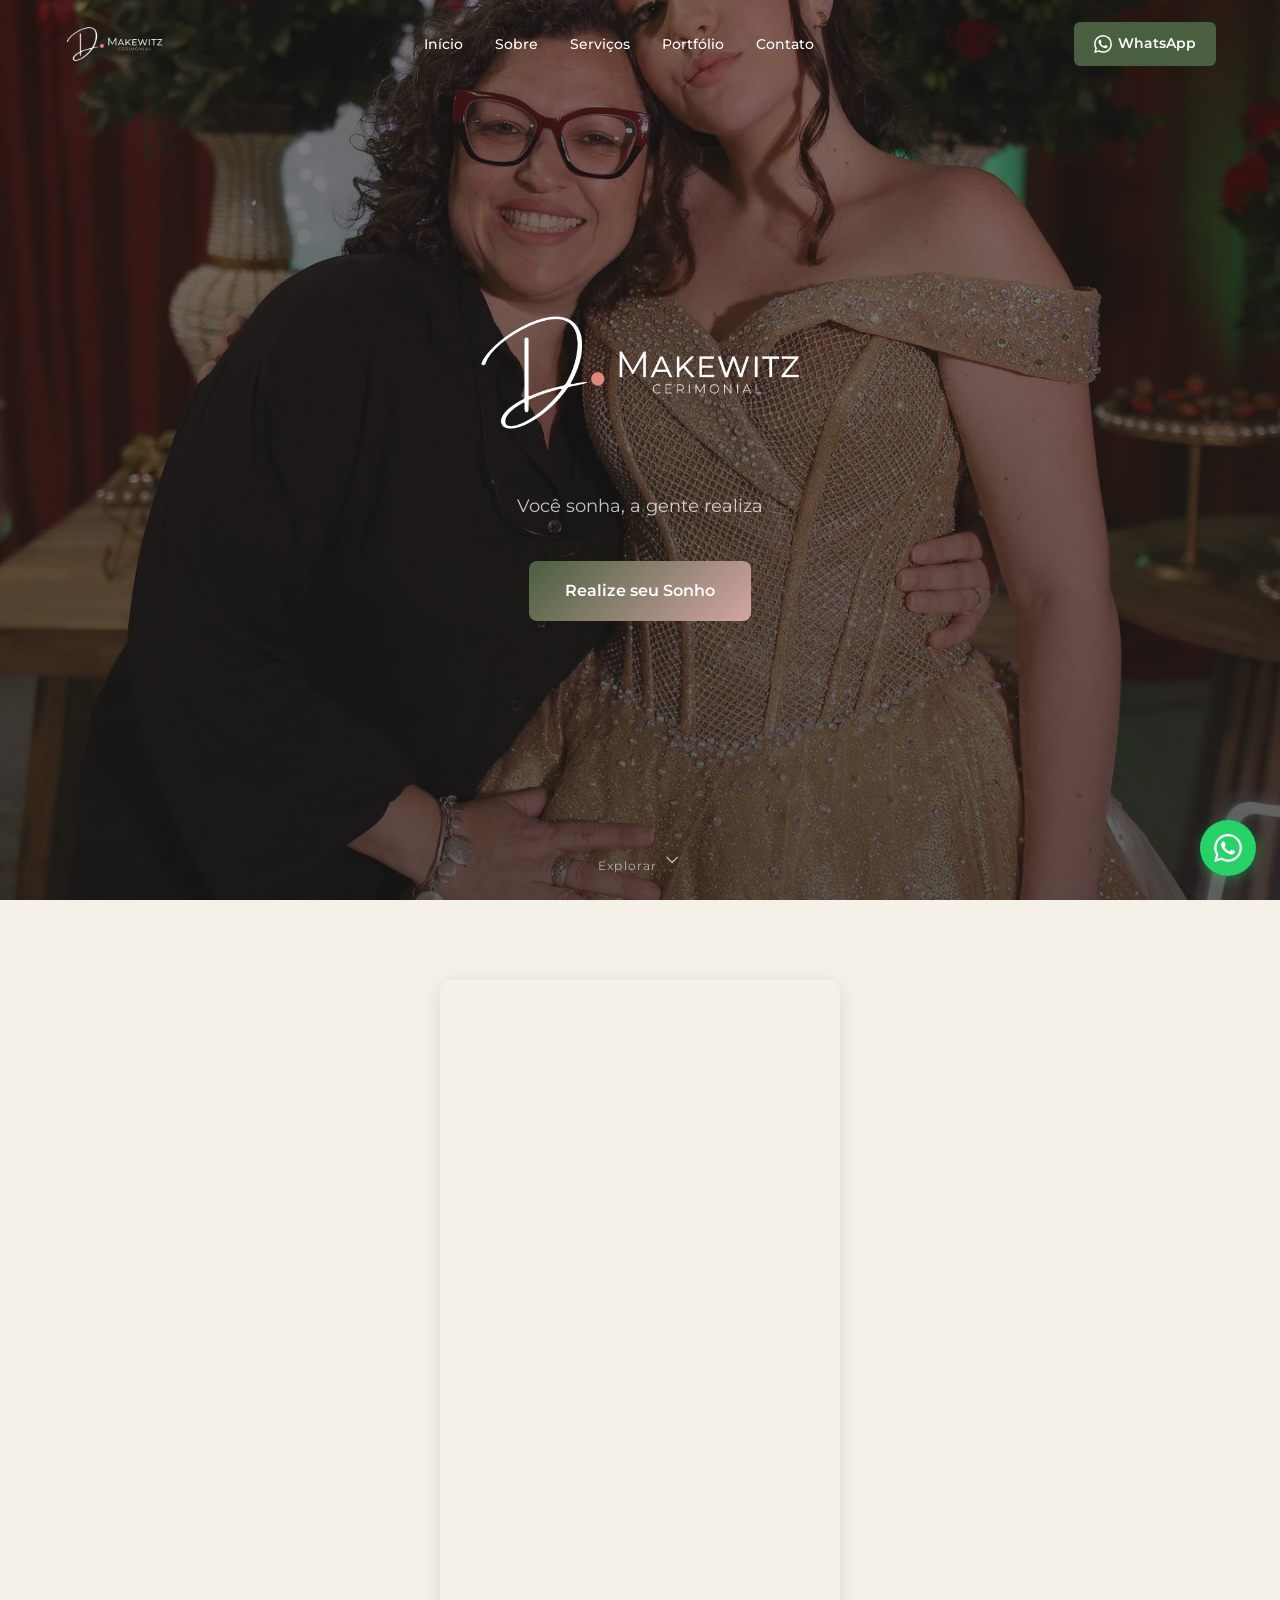
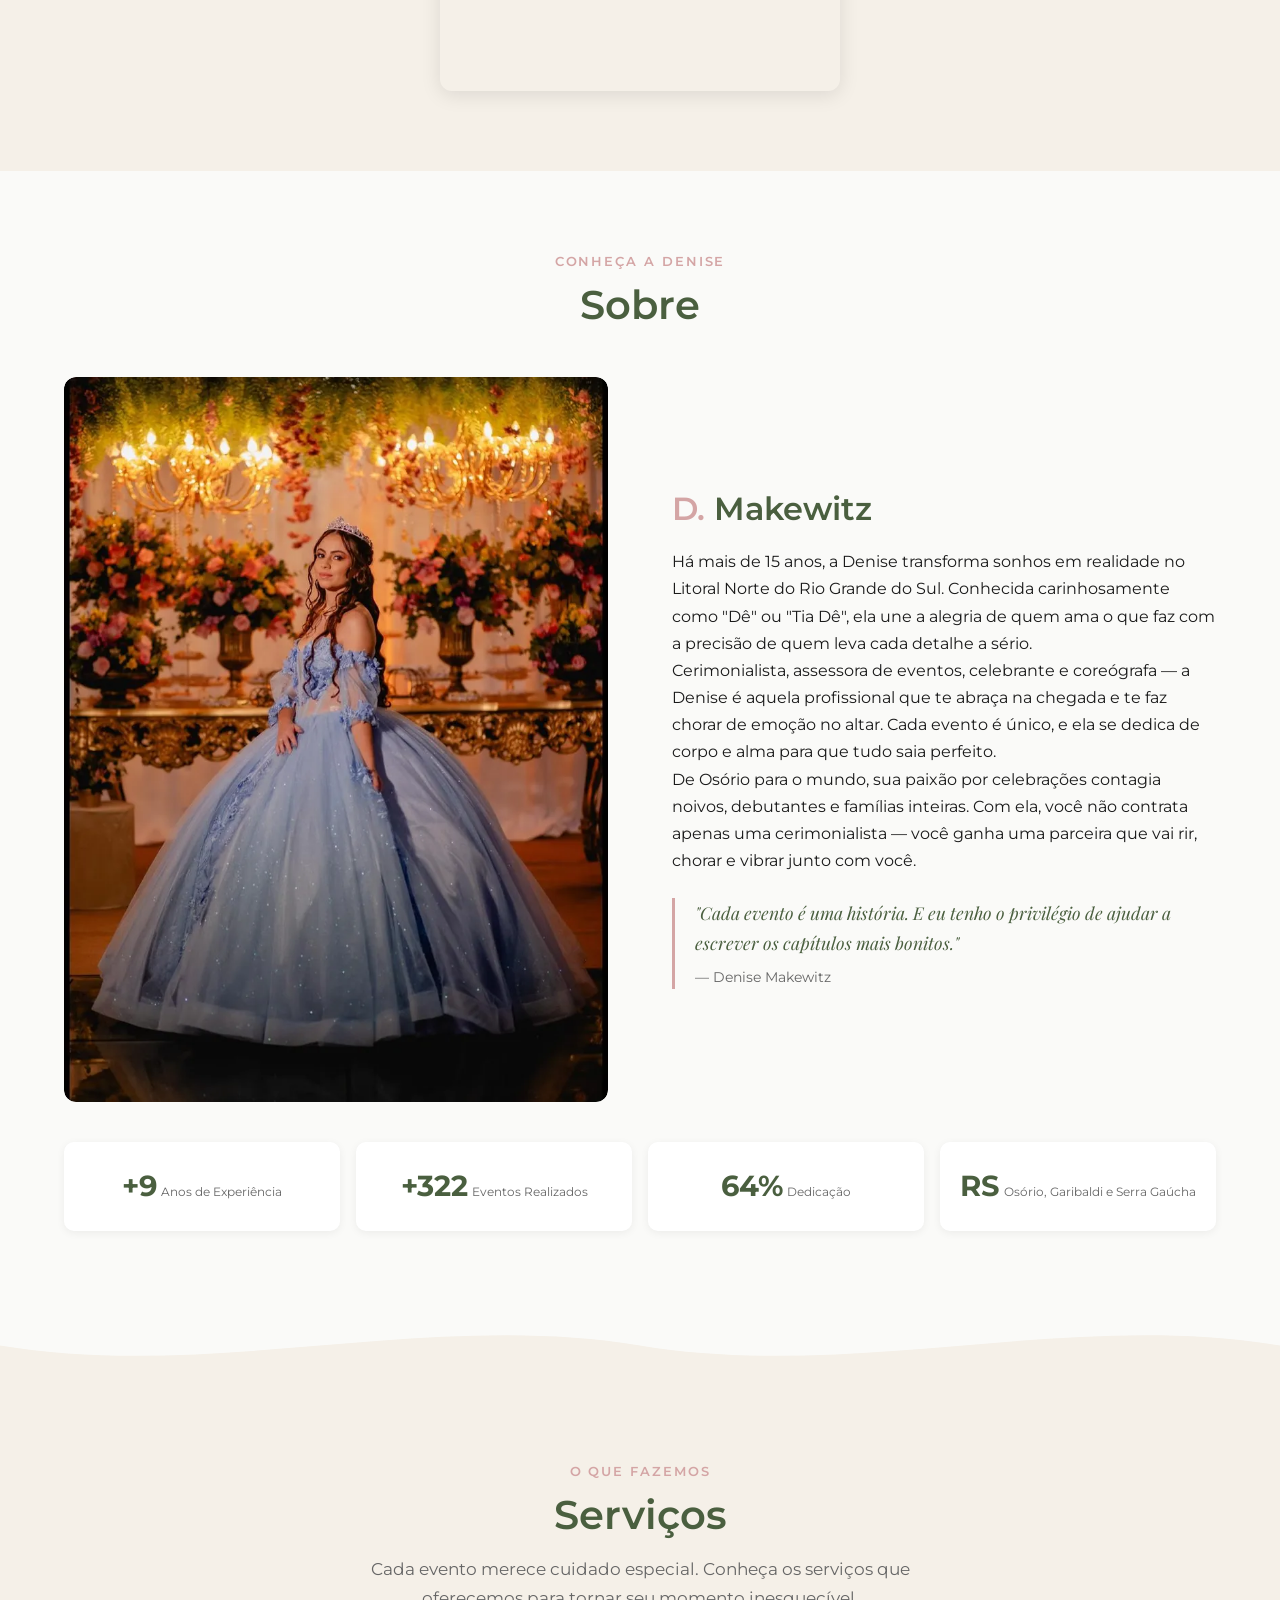
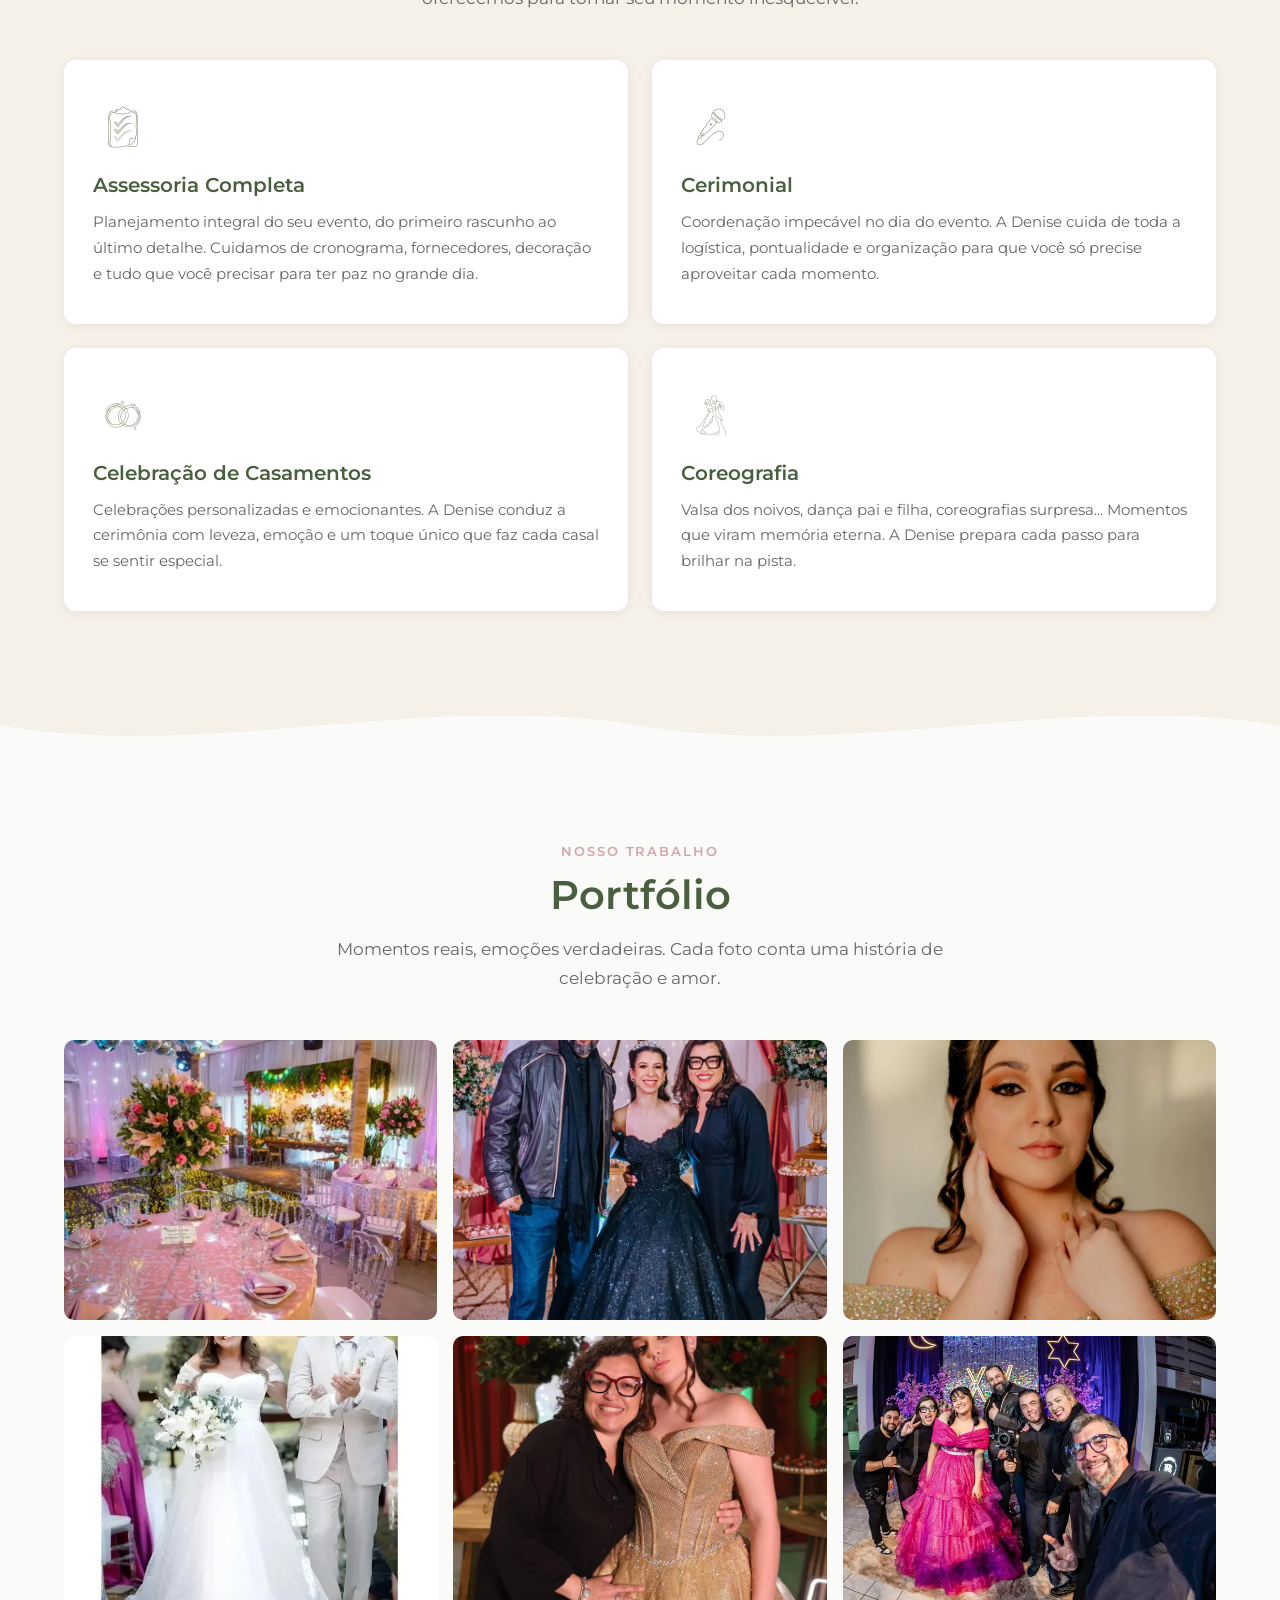
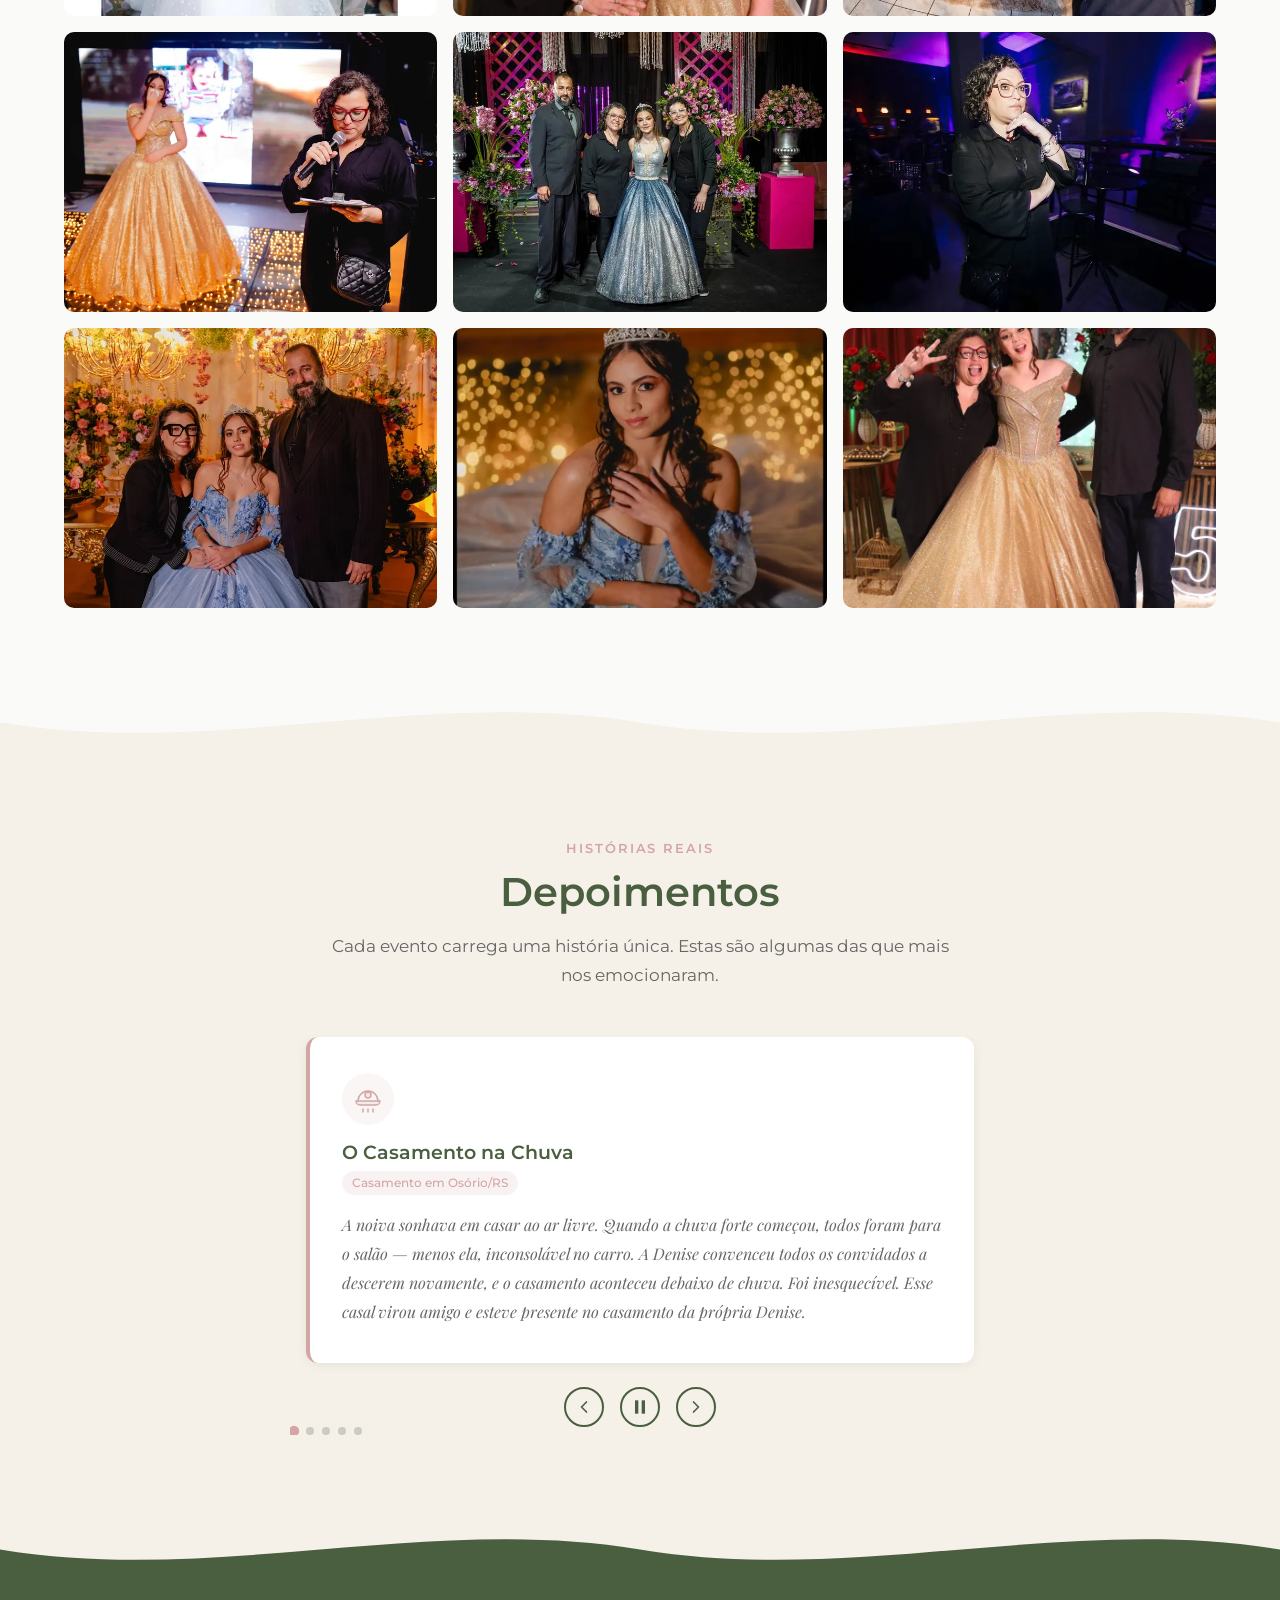
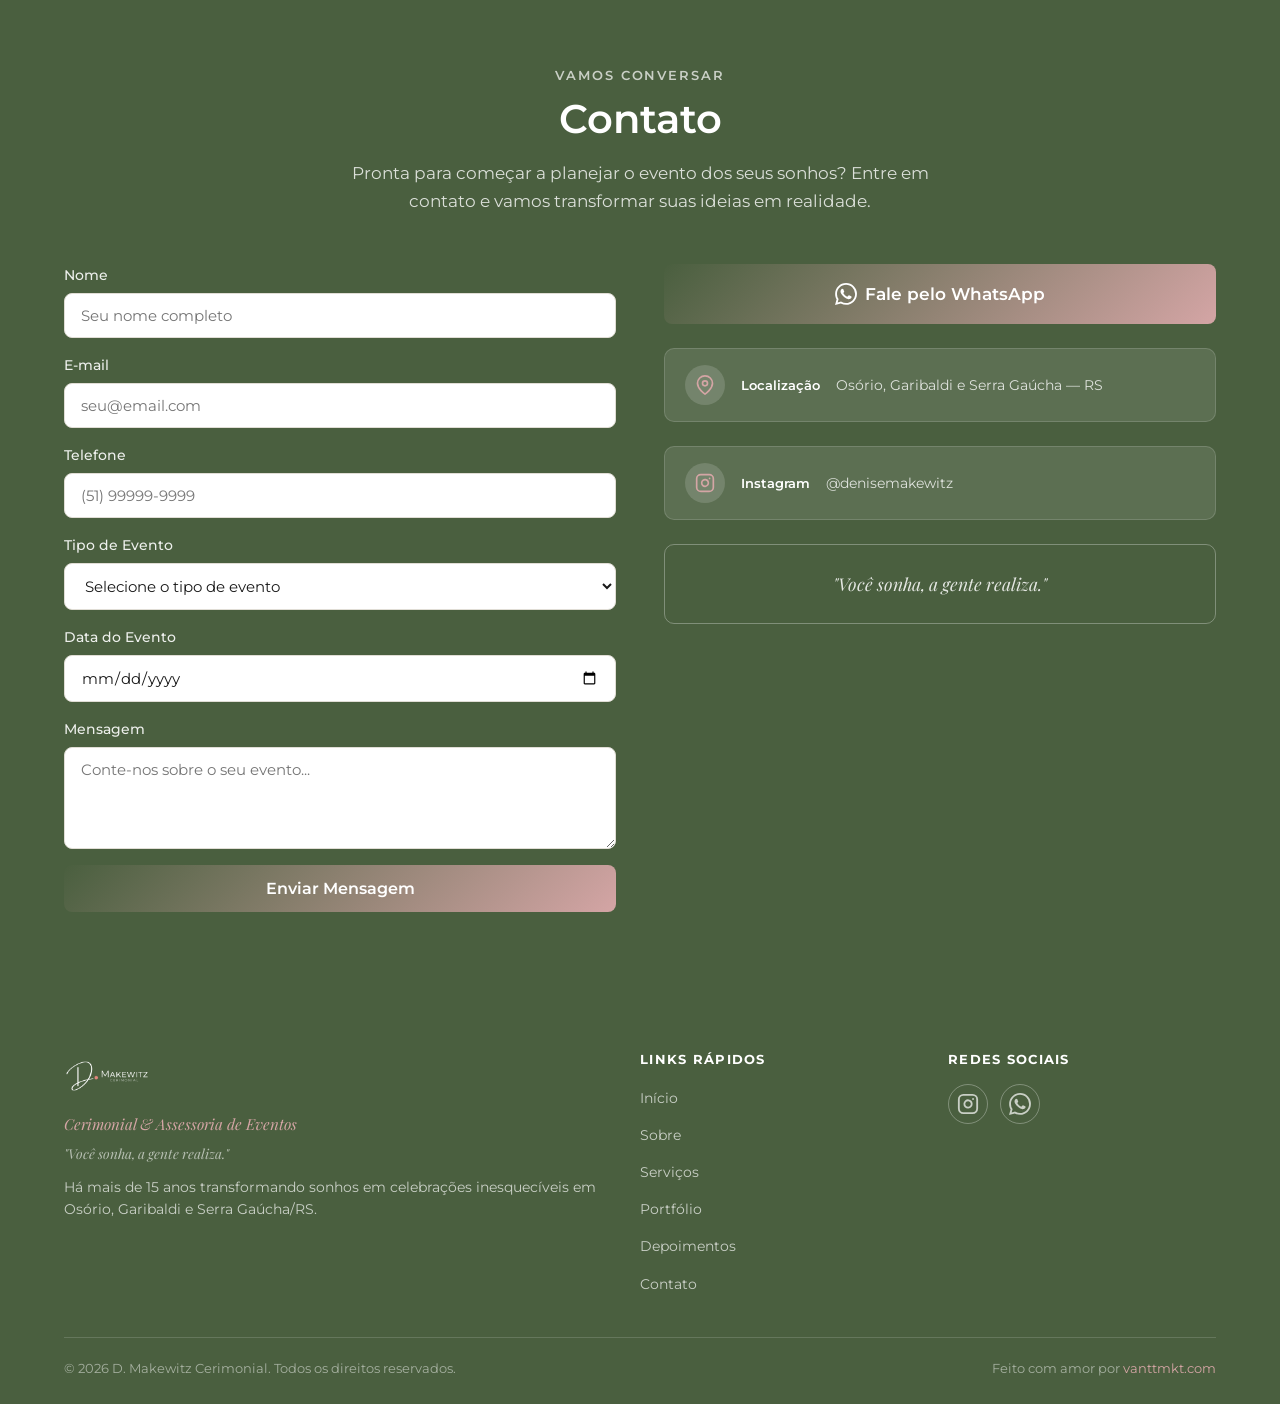
==== commit c0caca77: "fix: stat card multi-região, SVGs nos depoimentos, cache-bust - Stat card: "Osório" → "RS" com label" ====
--- a/index.html
+++ b/index.html
@@ -44,7 +44,7 @@
   <link rel="preconnect" href="https://fonts.googleapis.com">
   <link rel="preconnect" href="https://fonts.gstatic.com" crossorigin>
   <link href="https://fonts.googleapis.com/css2?family=Montserrat:wght@300;400;500;600;700&family=Playfair+Display:ital,wght@0,400;0,700;1,400&display=swap" rel="stylesheet">
-  <link rel="stylesheet" href="assets/css/style.css">
+  <link rel="stylesheet" href="assets/css/style.css?v=2">
 </head>
 <body>
 
@@ -180,8 +180,8 @@
           <span class="stat-card__label">Dedicação</span>
         </div>
         <div class="stat-card">
-          <span class="stat-card__value">Osório</span>
-          <span class="stat-card__label">Rio Grande do Sul</span>
+          <span class="stat-card__value">RS</span>
+          <span class="stat-card__label">Osório, Garibaldi e Serra Gaúcha</span>
         </div>
       </div>
     </div>
@@ -350,7 +350,9 @@
         <div class="testimonials__track">
           <div class="testimonial-card">
             <div class="testimonial-card__inner">
-              <span class="testimonial-card__emoji" aria-hidden="true">&#127783;&#65039;</span>
+              <span class="testimonial-card__icon" aria-hidden="true">
+                <svg width="36" height="36" viewBox="0 0 36 36" fill="none" stroke="var(--coral-rose)" stroke-width="1.5" stroke-linecap="round" stroke-linejoin="round"><path d="M18 28v3M13 28v3M23 28v3"/><path d="M8 20a10 10 0 0 1 20 0" fill="none"/><path d="M6 20h24a4 4 0 0 1-4 4H10a4 4 0 0 1-4-4z" fill="var(--coral-rose)" fill-opacity="0.15"/><circle cx="18" cy="14" r="3" fill="var(--coral-rose)" fill-opacity="0.2"/></svg>
+              </span>
               <h3 class="testimonial-card__title">O Casamento na Chuva</h3>
               <p class="testimonial-card__context">Casamento em Osório/RS</p>
               <p class="testimonial-card__text">A noiva sonhava em casar ao ar livre. Quando a chuva forte começou, todos foram para o salão — menos ela, inconsolável no carro. A Denise convenceu todos os convidados a descerem novamente, e o casamento aconteceu debaixo de chuva. Foi inesquecível. Esse casal virou amigo e esteve presente no casamento da própria Denise.</p>
@@ -359,7 +361,9 @@
 
           <div class="testimonial-card">
             <div class="testimonial-card__inner">
-              <span class="testimonial-card__emoji" aria-hidden="true">&#127909;</span>
+              <span class="testimonial-card__icon" aria-hidden="true">
+                <svg width="36" height="36" viewBox="0 0 36 36" fill="none" stroke="var(--coral-rose)" stroke-width="1.5" stroke-linecap="round" stroke-linejoin="round"><rect x="4" y="7" width="28" height="22" rx="3" fill="var(--coral-rose)" fill-opacity="0.15"/><polygon points="15,12 15,24 25,18" fill="var(--coral-rose)" fill-opacity="0.3" stroke="var(--coral-rose)"/></svg>
+              </span>
               <h3 class="testimonial-card__title">21 Vídeos de Homenagem</h3>
               <p class="testimonial-card__context">Casamento surpresa</p>
               <p class="testimonial-card__text">Em uma festa de 15 anos, a família preparou 21 vídeos de homenagem para a debutante. A Denise criou uma dinâmica especial para exibir todos sem que a festa perdesse o ritmo. Foi emocionante do primeiro ao último. A família inteira virou amiga depois daquele dia.</p>
@@ -368,7 +372,9 @@
 
           <div class="testimonial-card">
             <div class="testimonial-card__inner">
-              <span class="testimonial-card__emoji" aria-hidden="true">&#128141;</span>
+              <span class="testimonial-card__icon" aria-hidden="true">
+                <svg width="36" height="36" viewBox="0 0 36 36" fill="var(--coral-rose)" fill-opacity="0.2" stroke="var(--coral-rose)" stroke-width="1.5"><path d="M18 30s-11-7.2-11-15.6C7 9.8 9.7 7 13 7c2.2 0 4.1 1.2 5 3 .9-1.8 2.8-3 5-3 3.3 0 6 2.8 6 7.4C29 22.8 18 30 18 30z"/></svg>
+              </span>
               <h3 class="testimonial-card__title">O Namorado Tímido</h3>
               <p class="testimonial-card__context">Preparação de votos</p>
               <p class="testimonial-card__text">O namorado da debutante era extremamente tímido e não sabia como participar da festa. A Denise pediu o telefone dele, conversou e juntos combinaram uma homenagem surpresa. Ele escreveu um texto emocionante e entregou flores. A debutante ficou sem palavras de tanta felicidade.</p>
@@ -377,7 +383,9 @@
 
           <div class="testimonial-card">
             <div class="testimonial-card__inner">
-              <span class="testimonial-card__emoji" aria-hidden="true">&#127949;&#65039;</span>
+              <span class="testimonial-card__icon" aria-hidden="true">
+                <svg width="36" height="36" viewBox="0 0 36 36" fill="none" stroke="var(--coral-rose)" stroke-width="1.5" stroke-linecap="round" stroke-linejoin="round"><path d="M18 4l2.5 5.5L26 11l-4 4.5 1 6-5-2.8-5 2.8 1-6-4-4.5 5.5-1.5z" fill="var(--coral-rose)" fill-opacity="0.15"/><circle cx="9" cy="28" r="4" fill="var(--coral-rose)" fill-opacity="0.1"/><circle cx="27" cy="28" r="4" fill="var(--coral-rose)" fill-opacity="0.1"/><path d="M13 28h10"/></svg>
+              </span>
               <h3 class="testimonial-card__title">A Moto que Não Funcionou</h3>
               <p class="testimonial-card__context">Entrada do noivo</p>
               <p class="testimonial-card__text">O pai da debutante sonhava em entrar com a filha na moto. No dia, a moto não ligou. A Denise, com seu jogo de cintura, encontrou um motociclista entre os convidados e conseguiu outra moto em minutos. O pai fez a entrada triunfal dos sonhos, e ninguém soube do imprevisto.</p>
@@ -386,7 +394,9 @@
 
           <div class="testimonial-card">
             <div class="testimonial-card__inner">
-              <span class="testimonial-card__emoji" aria-hidden="true">&#127863;</span>
+              <span class="testimonial-card__icon" aria-hidden="true">
+                <svg width="36" height="36" viewBox="0 0 36 36" fill="none" stroke="var(--coral-rose)" stroke-width="1.5" stroke-linecap="round" stroke-linejoin="round"><path d="M14 4h8v8c0 3-2.5 5.5-4 7v9" fill="none"/><path d="M14 12c0 3 2.5 5.5 4 7v9" fill="none"/><ellipse cx="18" cy="14" rx="4" ry="2" fill="var(--coral-rose)" fill-opacity="0.15"/><line x1="12" y1="32" x2="24" y2="32"/><path d="M15 32v-4h6v4"/></svg>
+              </span>
               <h3 class="testimonial-card__title">As Garrafas de Vinho</h3>
               <p class="testimonial-card__context">Casamento em vinícola</p>
               <p class="testimonial-card__text">A noiva queria colocar na decoração as garrafas de vinho que o marido deu em cada aniversário de namoro. A decoradora disse que era cafona. A Denise apoiou a noiva sem hesitar — o que importa é o que o cliente quer, não o que está na moda. As garrafas ficaram lindas e a história por trás delas emocionou todos os convidados.</p>
@@ -594,6 +604,6 @@
     </a>
   </div>
 
-  <script defer src="assets/js/main.js"></script>
+  <script defer src="assets/js/main.js?v=2"></script>
 </body>
 </html>
--- a/assets/css/style.css
+++ b/assets/css/style.css
@@ -5,7 +5,7 @@
 
 /* ---------- CSS Variables ---------- */
 :root {
-  --verde-oliva: #6A5F3F;
+  --verde-oliva: #4A5F3F;
   --coral-rose: #D4A5A5;
   --off-white: #FAFAF8;
   --creme: #F5F0E8;
@@ -209,7 +209,7 @@
 }
 
 .header__cta:hover {
-  background-color: #5a5035;
+  background-color: #3a4f2f;
 }
 
 /* Mobile menu toggle */
@@ -364,7 +364,7 @@
 
 .hero__cta:hover {
   transform: translateY(-2px);
-  box-shadow: 0 8px 24px rgba(106, 95, 63, 0.3);
+  box-shadow: 0 8px 24px rgba(74, 95, 63, 0.3);
 }
 
 .hero__scroll {
@@ -575,7 +575,7 @@
 .portfolio__overlay {
   position: absolute;
   inset: 0;
-  background: linear-gradient(to top, rgba(106, 95, 63, 0.7), transparent);
+  background: linear-gradient(to top, rgba(74, 95, 63, 0.7), transparent);
   opacity: 0;
   transition: opacity 0.3s ease;
   display: flex;
@@ -663,9 +663,15 @@
   border-left: 4px solid var(--coral-rose);
 }
 
-.testimonial-card__emoji {
-  font-size: 2rem;
-  margin-bottom: 12px;
+.testimonial-card__icon {
+  display: flex;
+  align-items: center;
+  justify-content: center;
+  width: 52px;
+  height: 52px;
+  background: rgba(212, 165, 165, 0.1);
+  border-radius: 50%;
+  margin-bottom: 16px;
 }
 
 .testimonial-card__title {
@@ -730,7 +736,7 @@
   width: 8px;
   height: 8px;
   border-radius: 50%;
-  background: rgba(106, 95, 63, 0.25);
+  background: rgba(74, 95, 63, 0.25);
   border: none;
   cursor: pointer;
   transition: background-color 0.3s ease, transform 0.3s ease;
@@ -805,7 +811,7 @@
 
 .form__submit:hover {
   transform: translateY(-2px);
-  box-shadow: 0 8px 24px rgba(106, 95, 63, 0.3);
+  box-shadow: 0 8px 24px rgba(74, 95, 63, 0.3);
 }
 
 /* Contact info side */
@@ -827,7 +833,7 @@
 
 .contact__whatsapp-btn:hover {
   transform: translateY(-2px);
-  box-shadow: 0 8px 24px rgba(106, 95, 63, 0.3);
+  box-shadow: 0 8px 24px rgba(74, 95, 63, 0.3);
 }
 
 .contact__card {
@@ -1031,7 +1037,7 @@
 }
 
 .back-to-top.visible { display: flex; }
-.back-to-top:hover { background: #5a5035; transform: translateY(-2px); }
+.back-to-top:hover { background: #3a4f2f; transform: translateY(-2px); }
 
 /* ---------- Floating WhatsApp ---------- */
 .whatsapp-float {
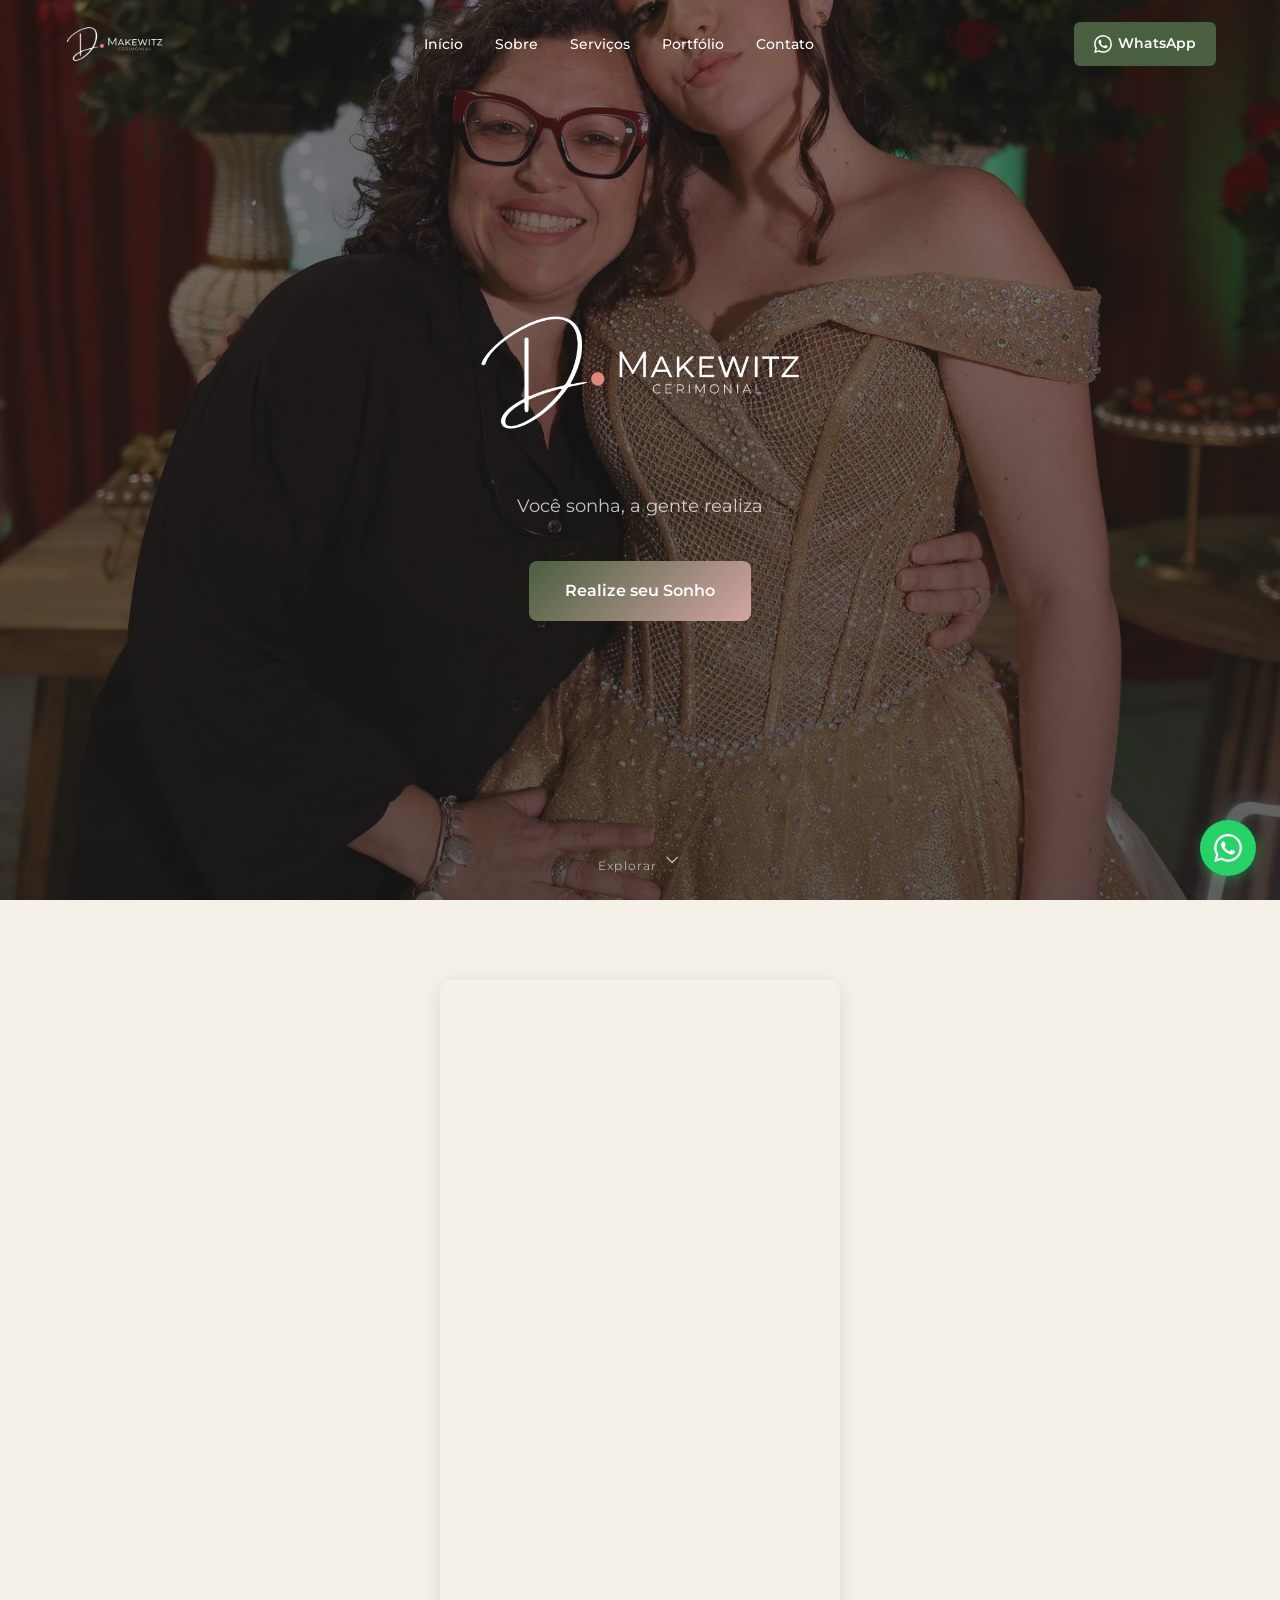
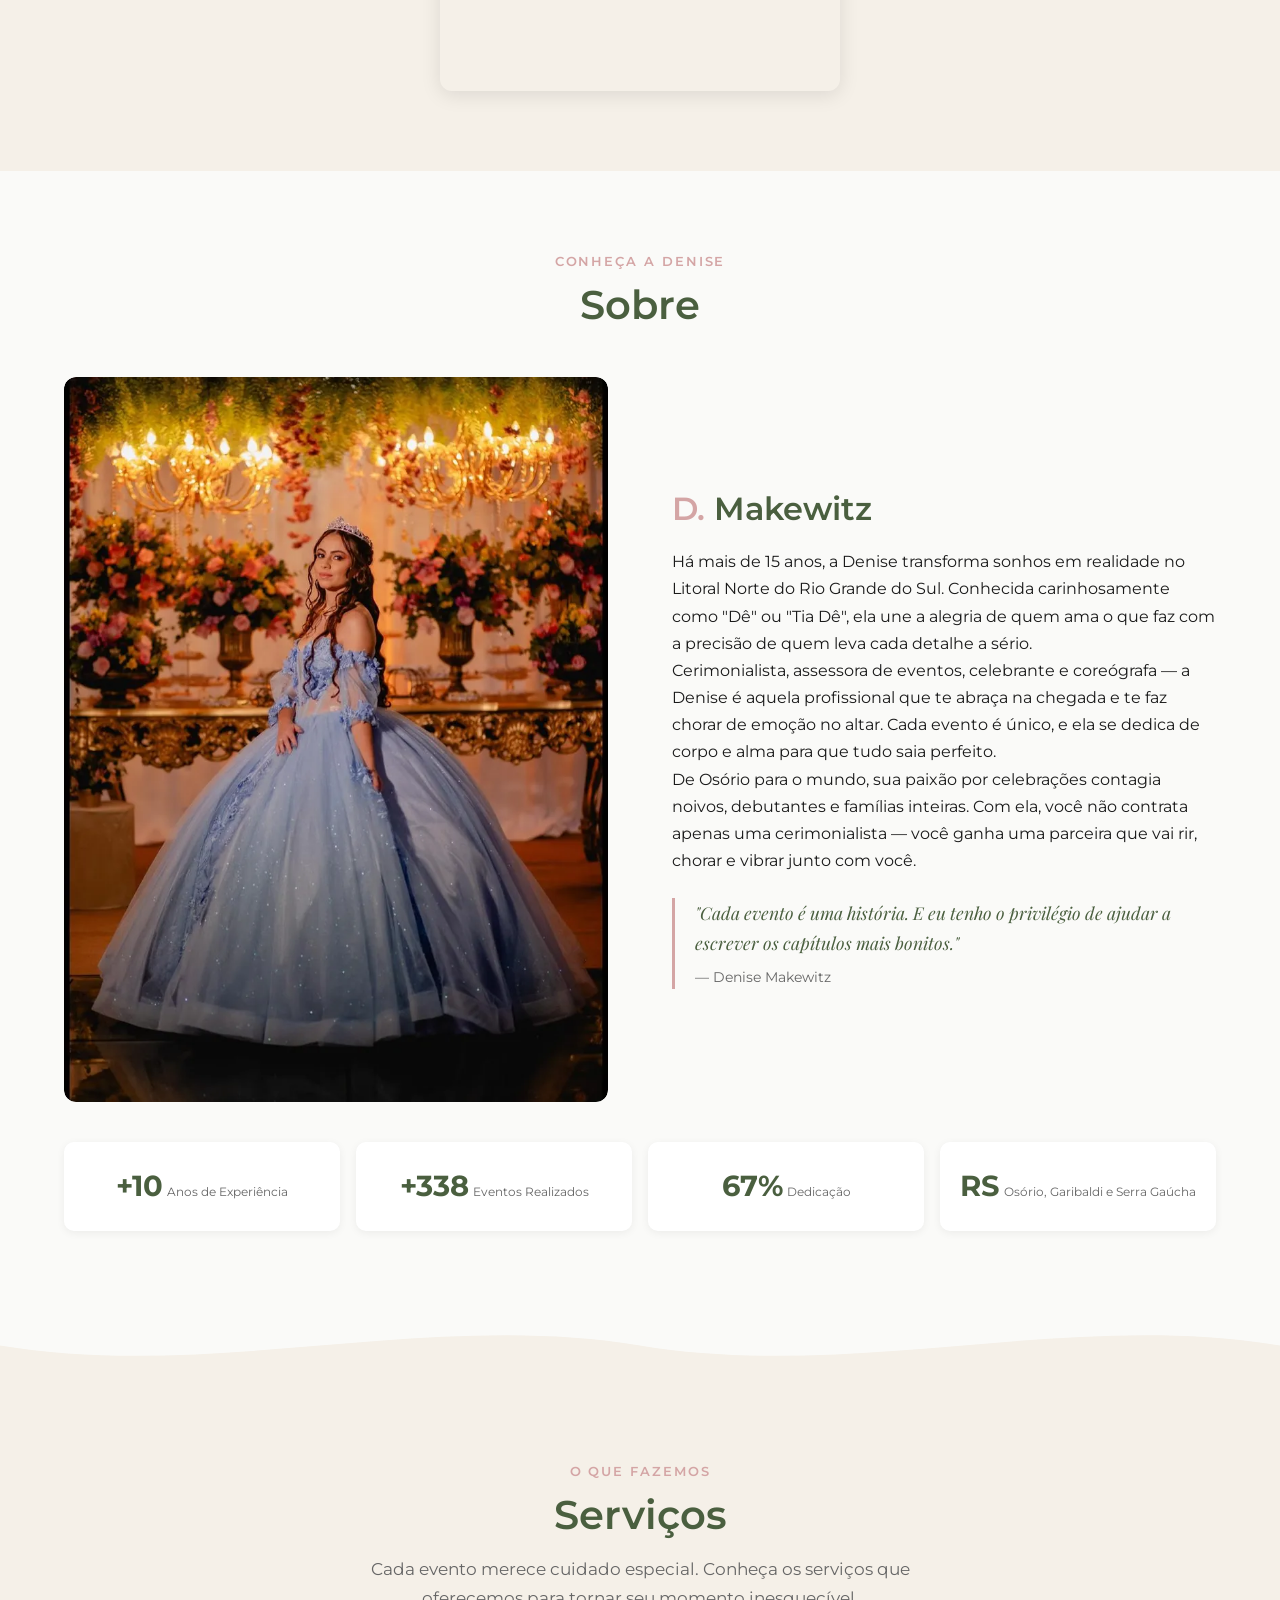
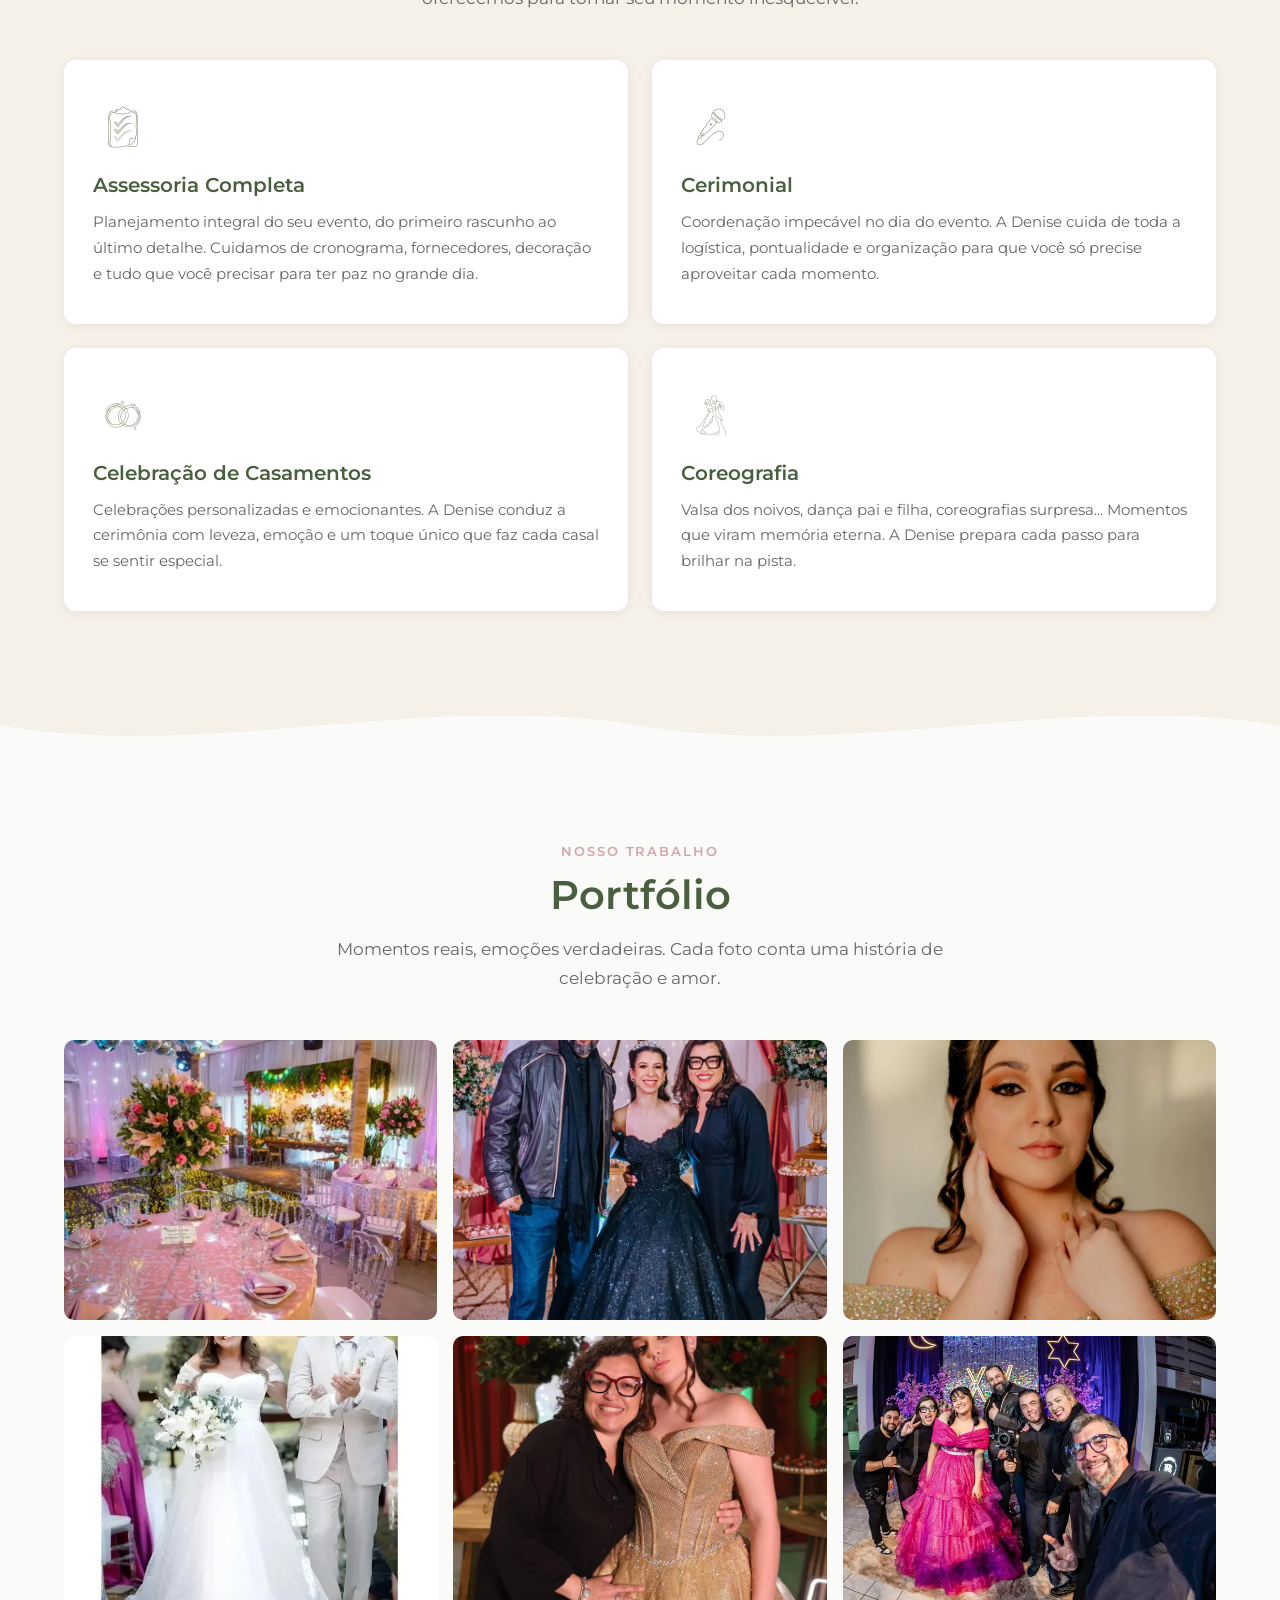
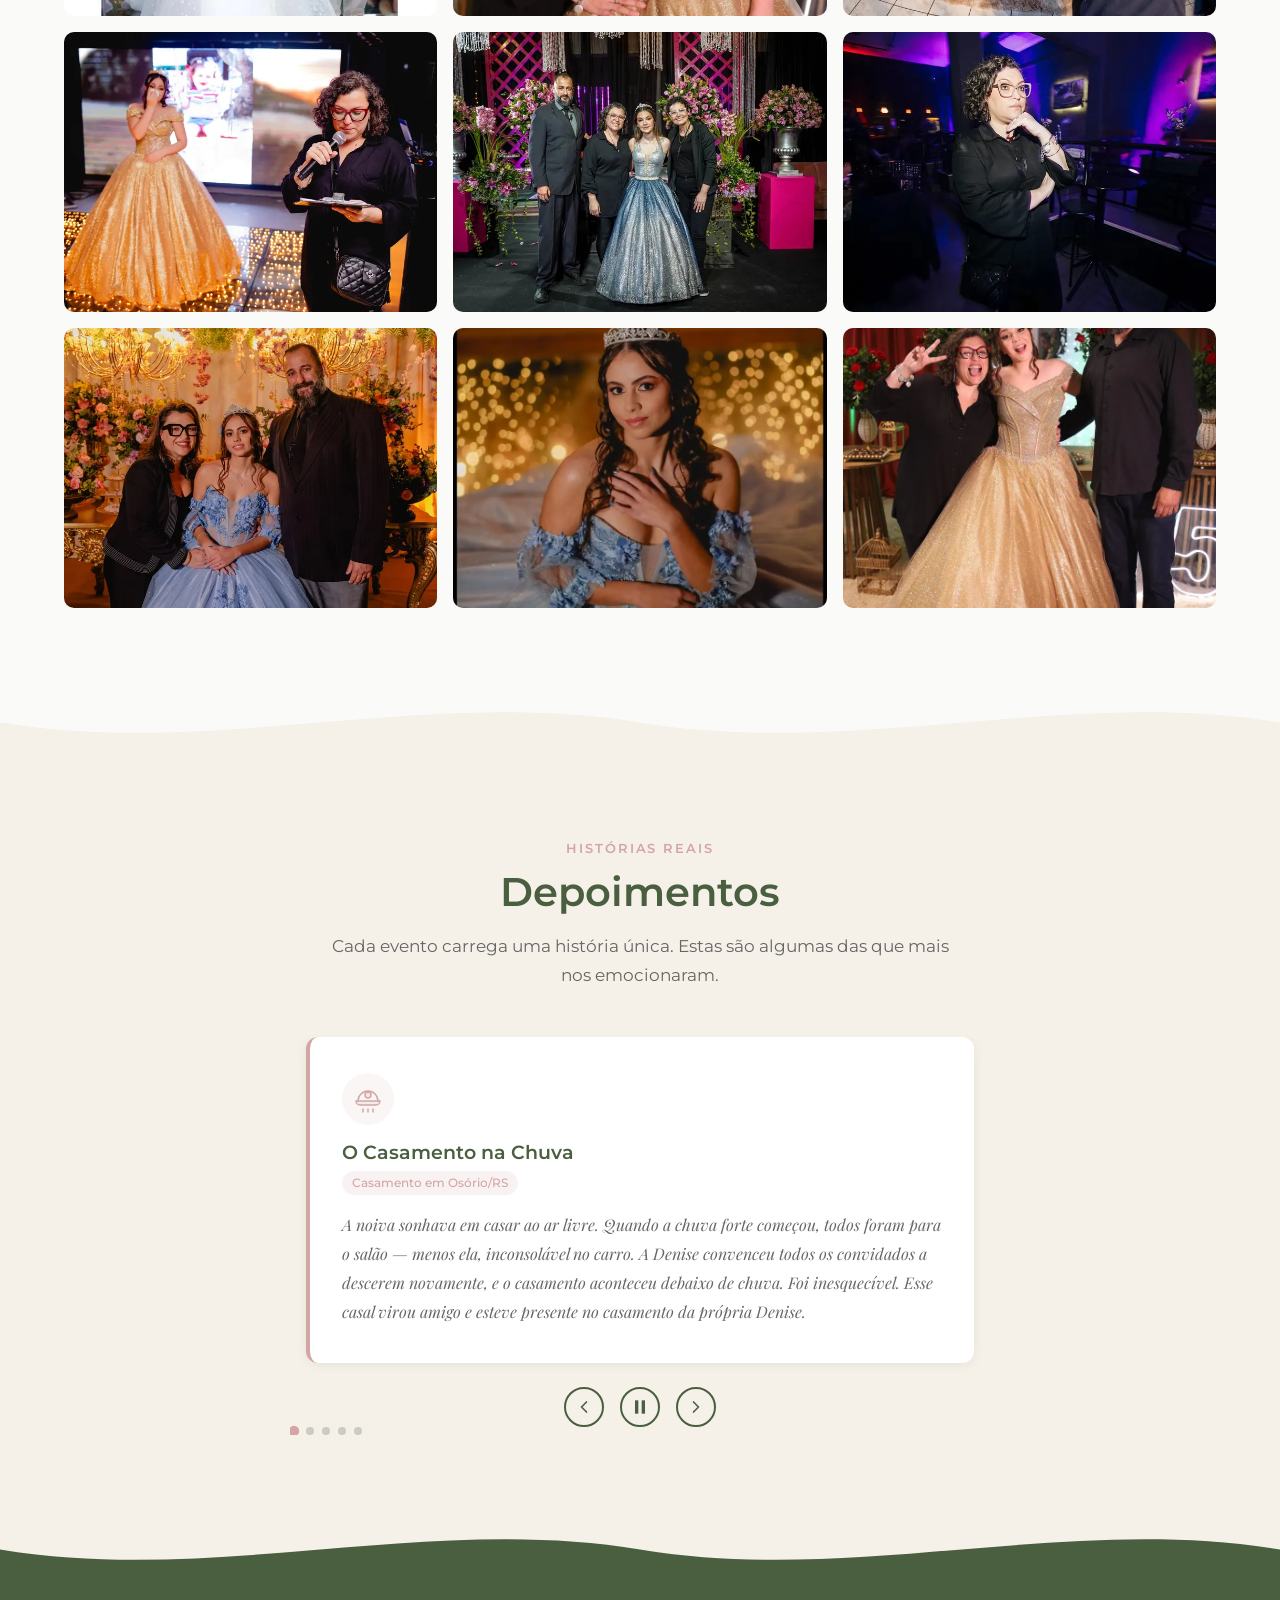
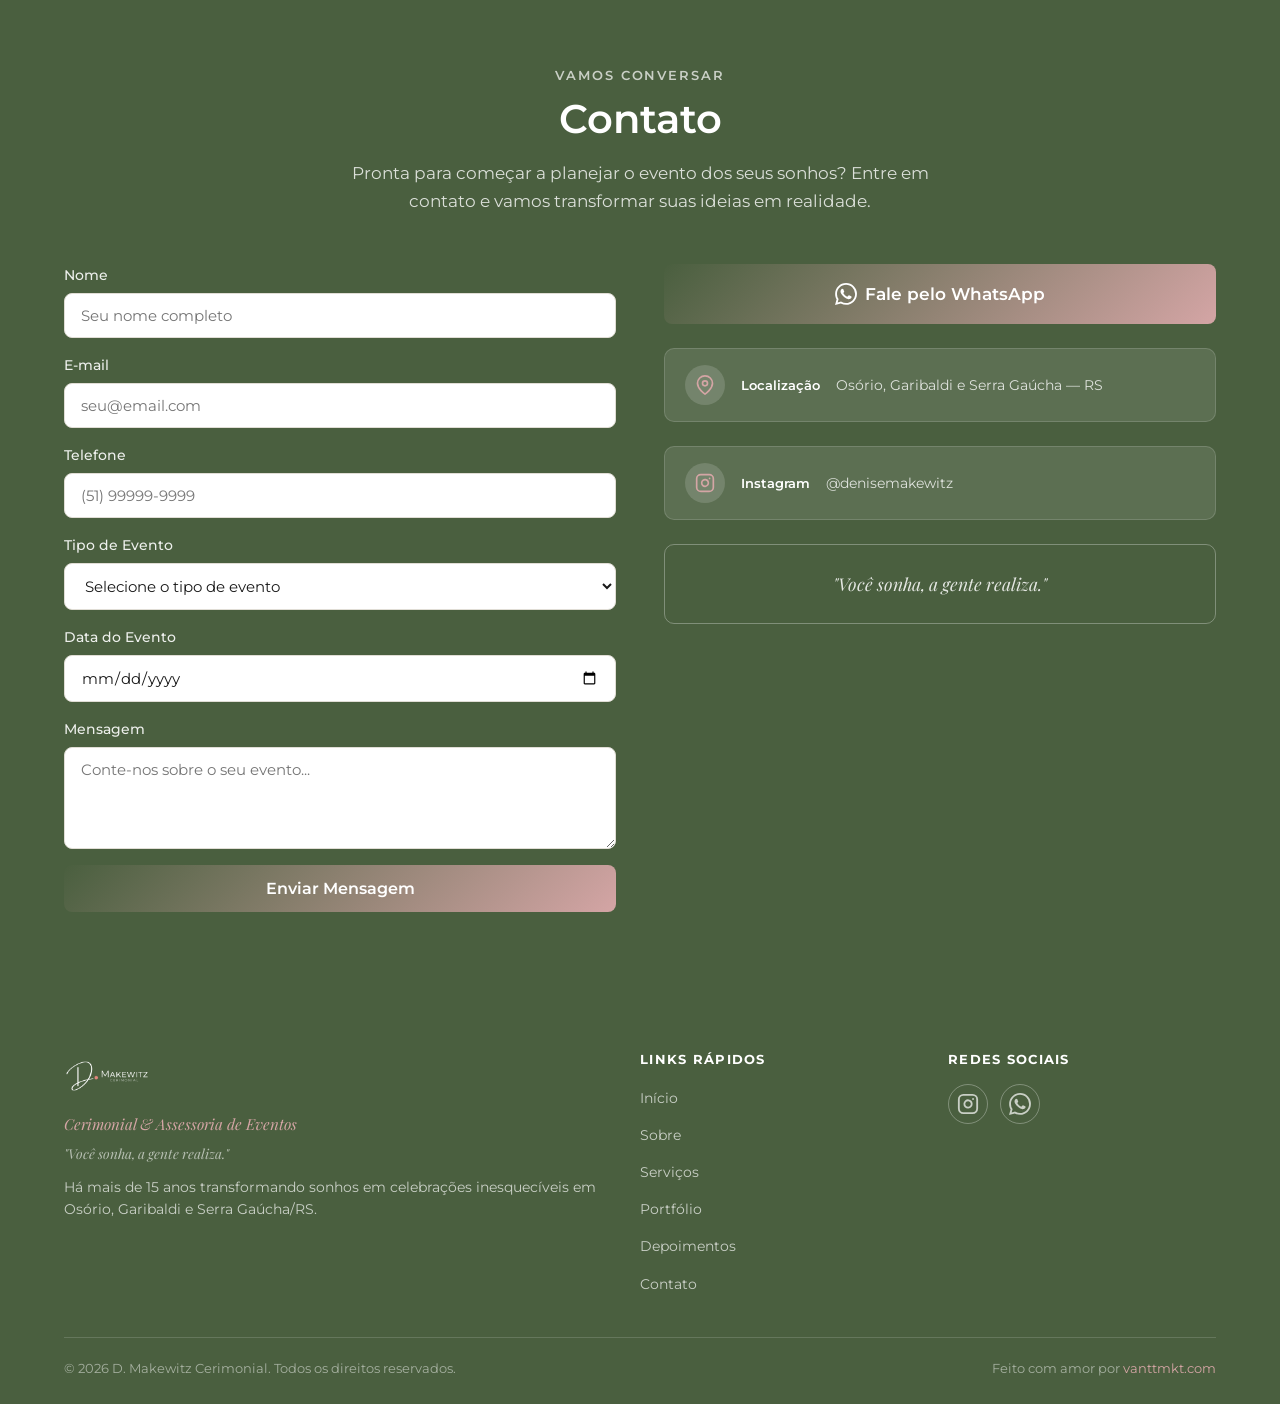
==== commit 61932b2e: "fix: troca embed Google Drive por Cloudinary player Co-Authored-By: Claude Opus 4.6 <noreply@anthrop" ====
--- a/index.html
+++ b/index.html
@@ -130,7 +130,7 @@
   <section class="section section--creme" id="video">
     <div class="container">
       <div class="video__wrapper fade-in">
-        <iframe src="https://drive.google.com/file/d/1uwK9h0qCAPbOvwZ8mqHkKZM43DFpBsDv/preview" allow="autoplay" allowfullscreen loading="lazy" title="Filme oficial — Dê Makewitz Cerimonial"></iframe>
+        <iframe src="https://player.cloudinary.com/embed/?cloud_name=dupw7dlag&public_id=Filme_oficial_De%CC%82_Makewitz_Cerimonial_-_comprimido_xaqyg9" allow="autoplay; fullscreen; encrypted-media; picture-in-picture" allowfullscreen frameborder="0" loading="lazy" title="Filme oficial — Dê Makewitz Cerimonial"></iframe>
       </div>
     </div>
   </section>
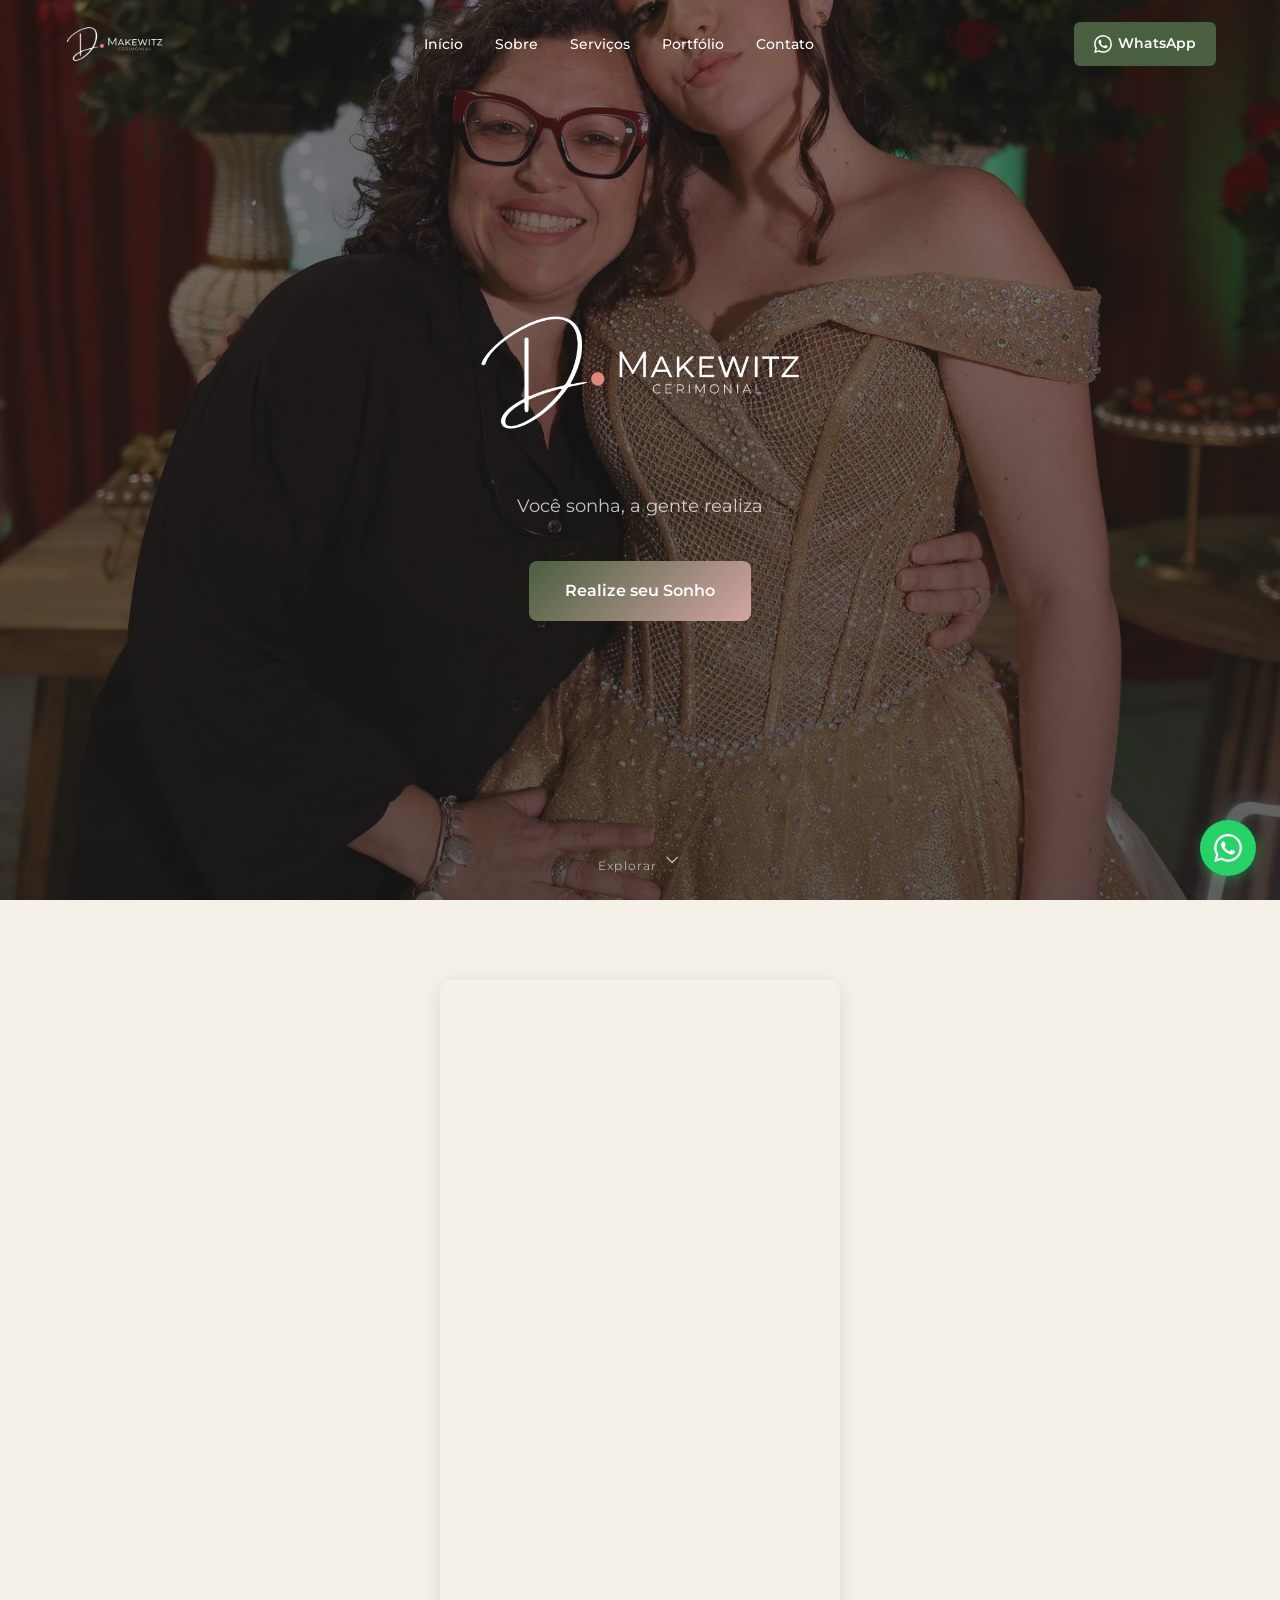
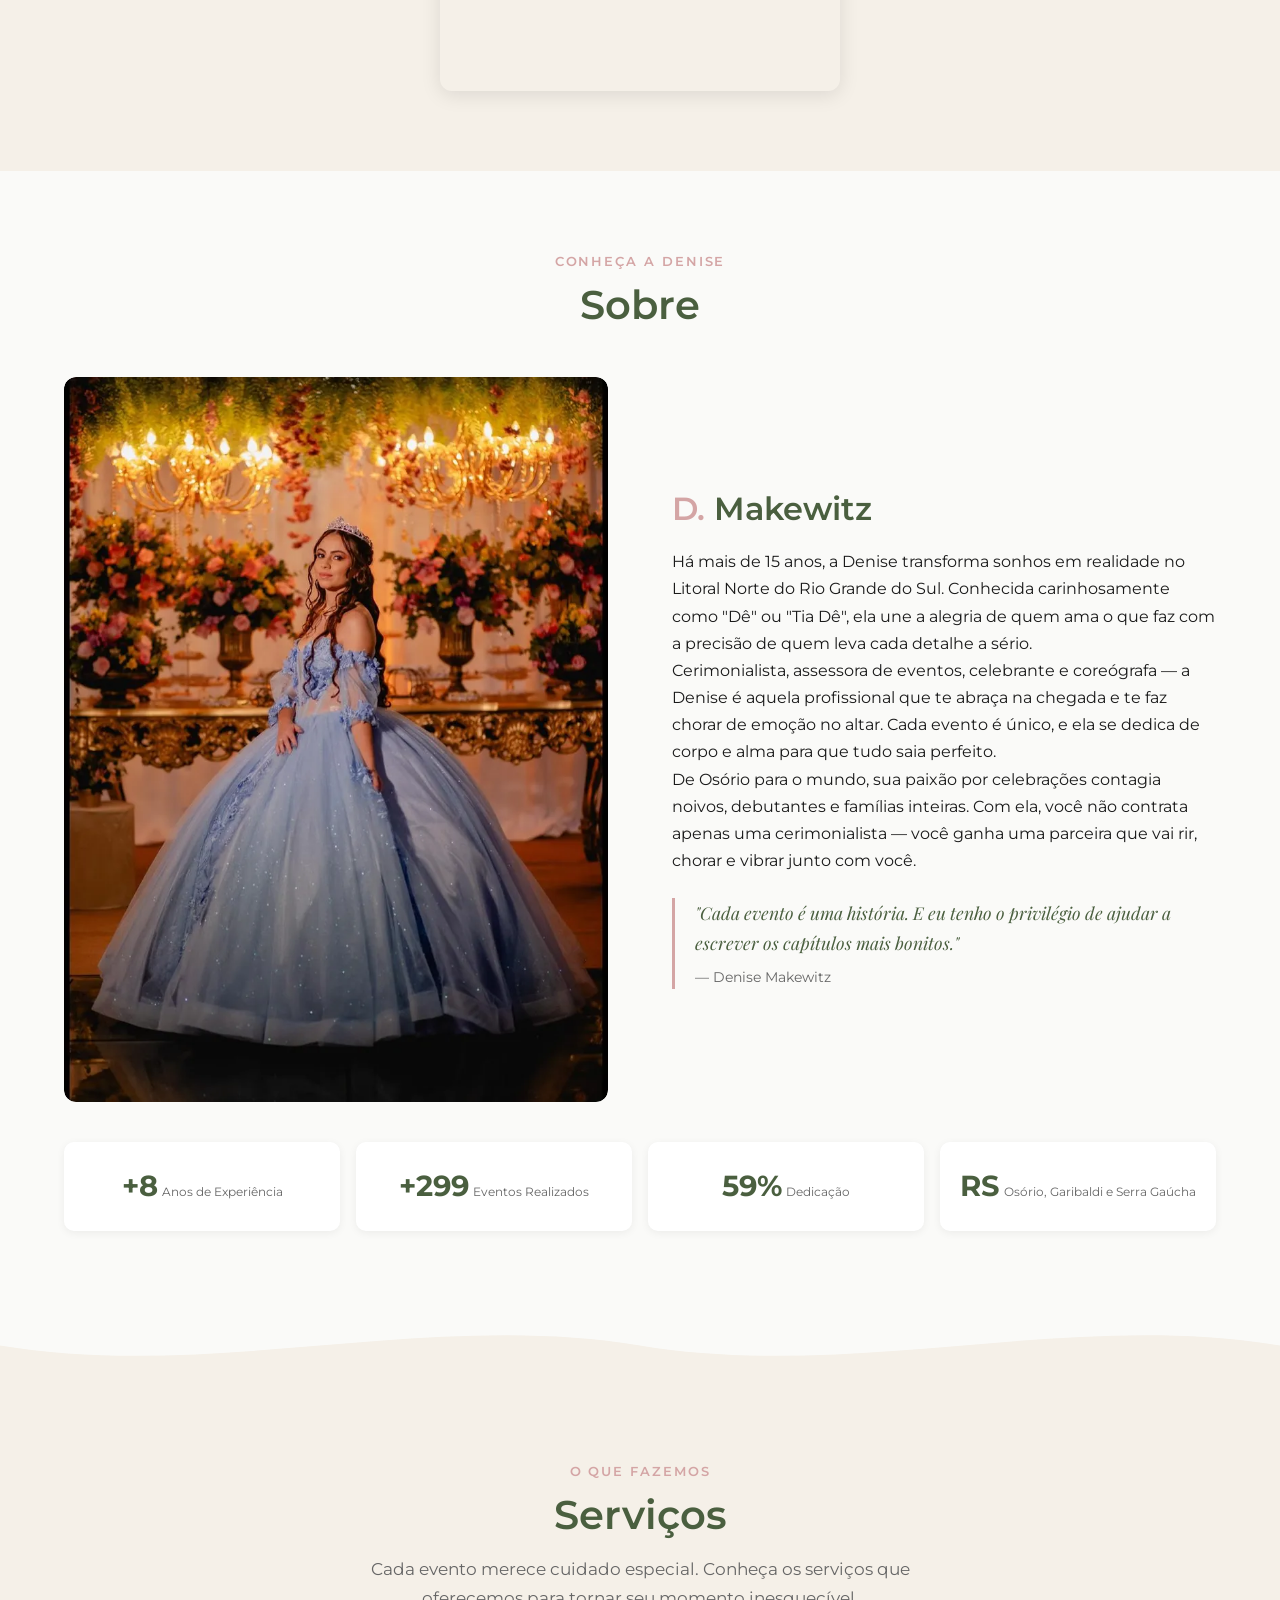
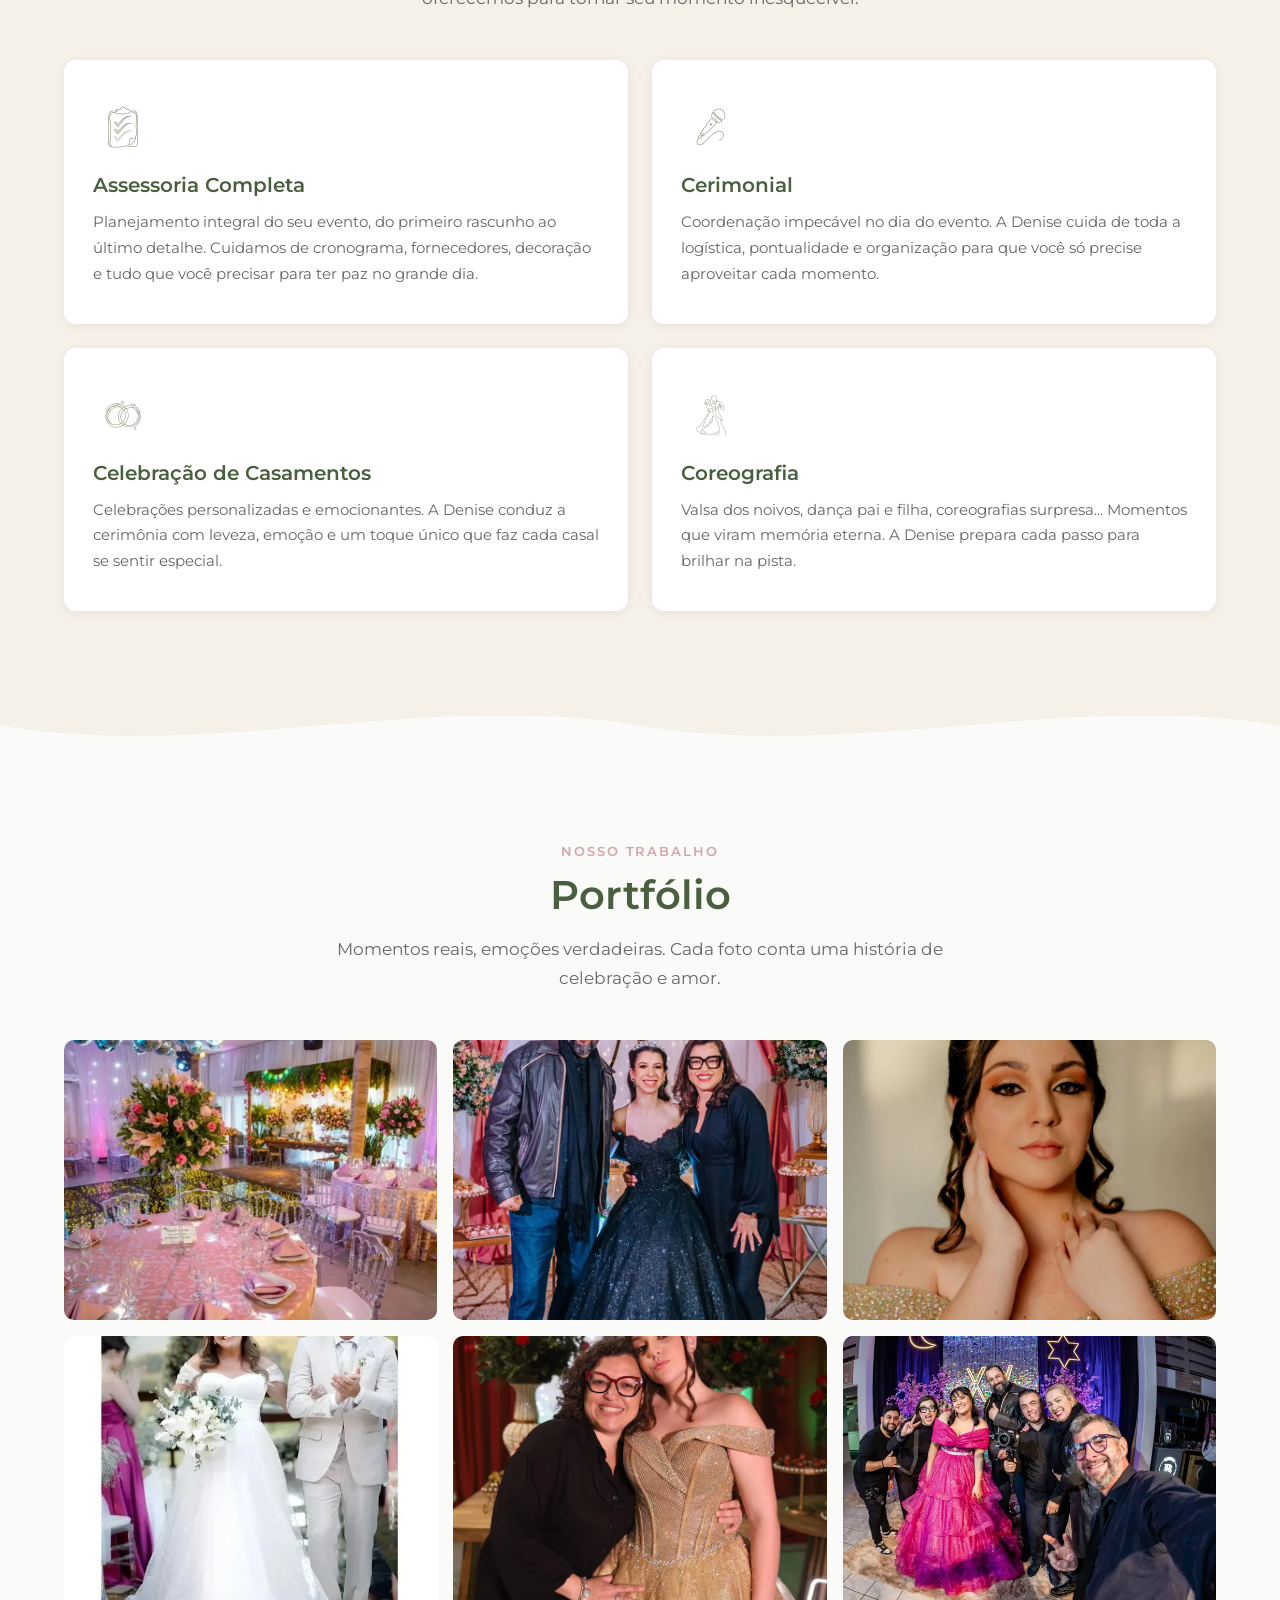
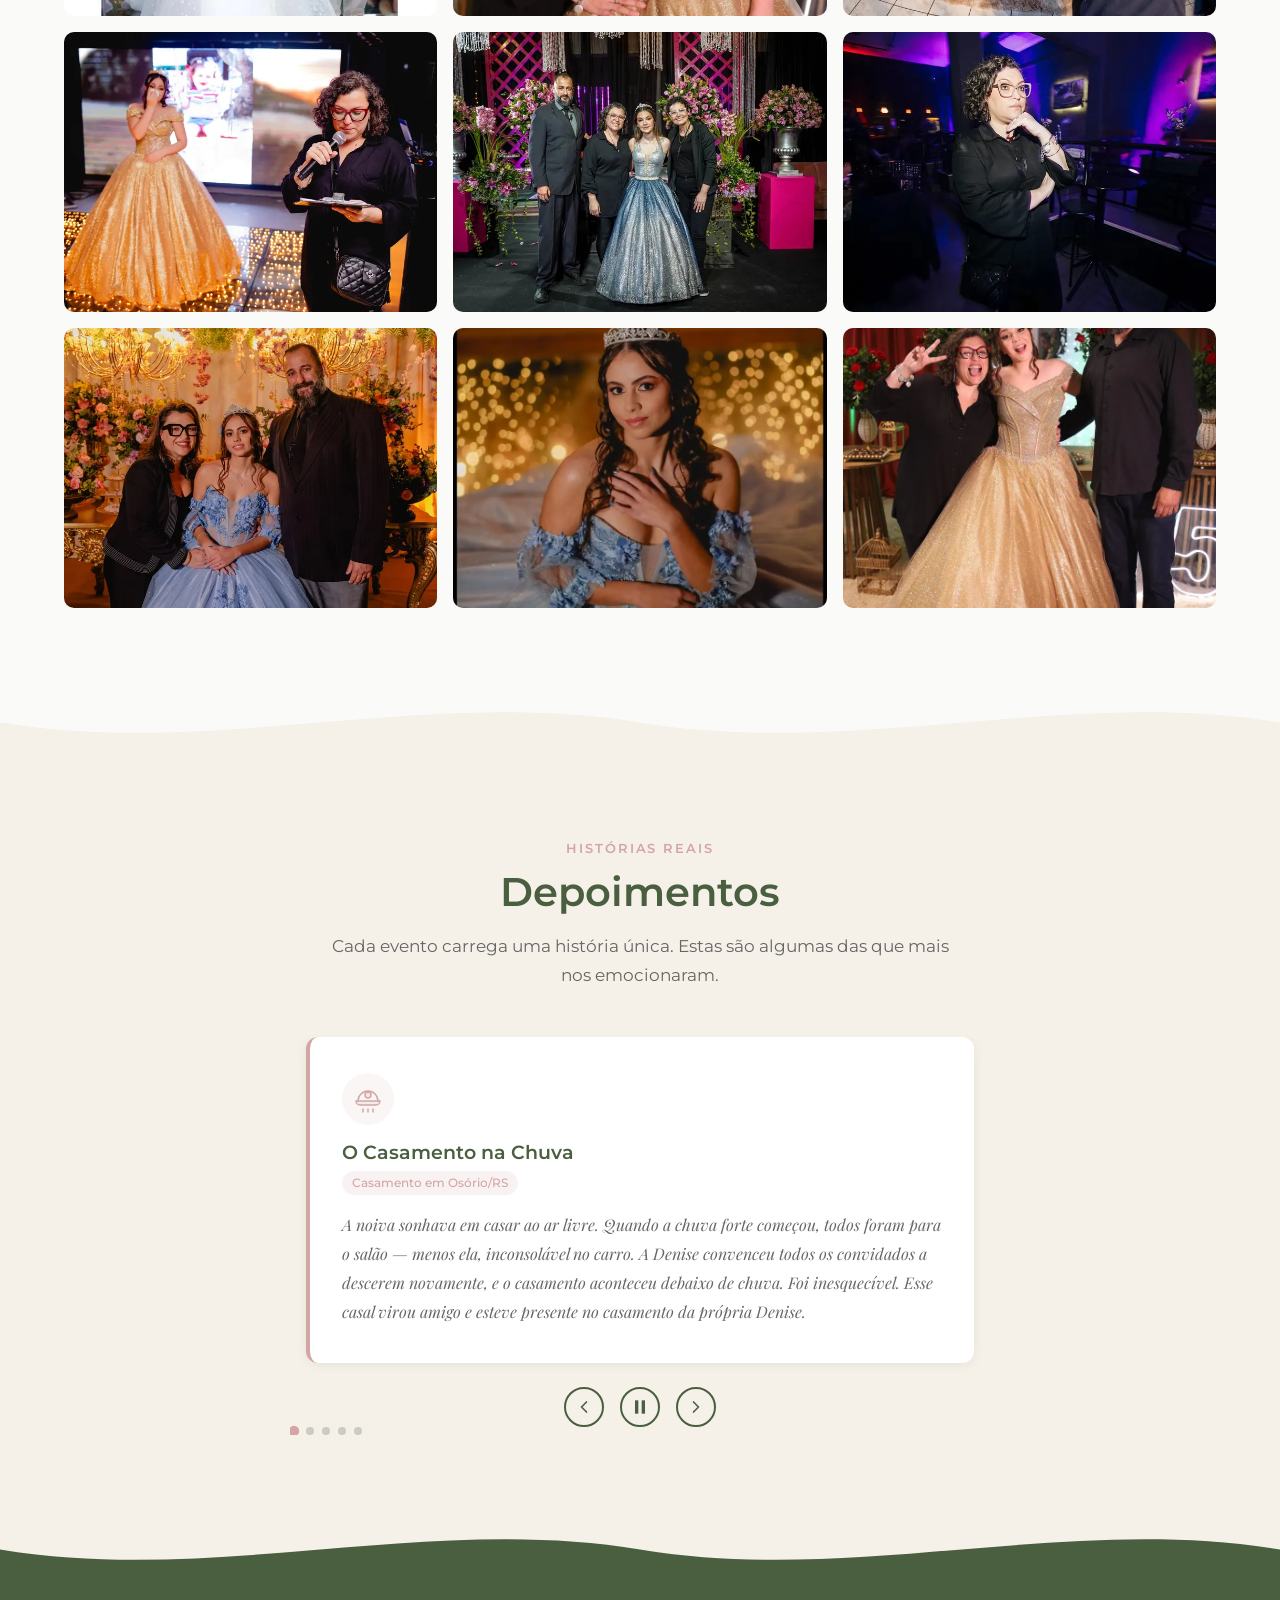
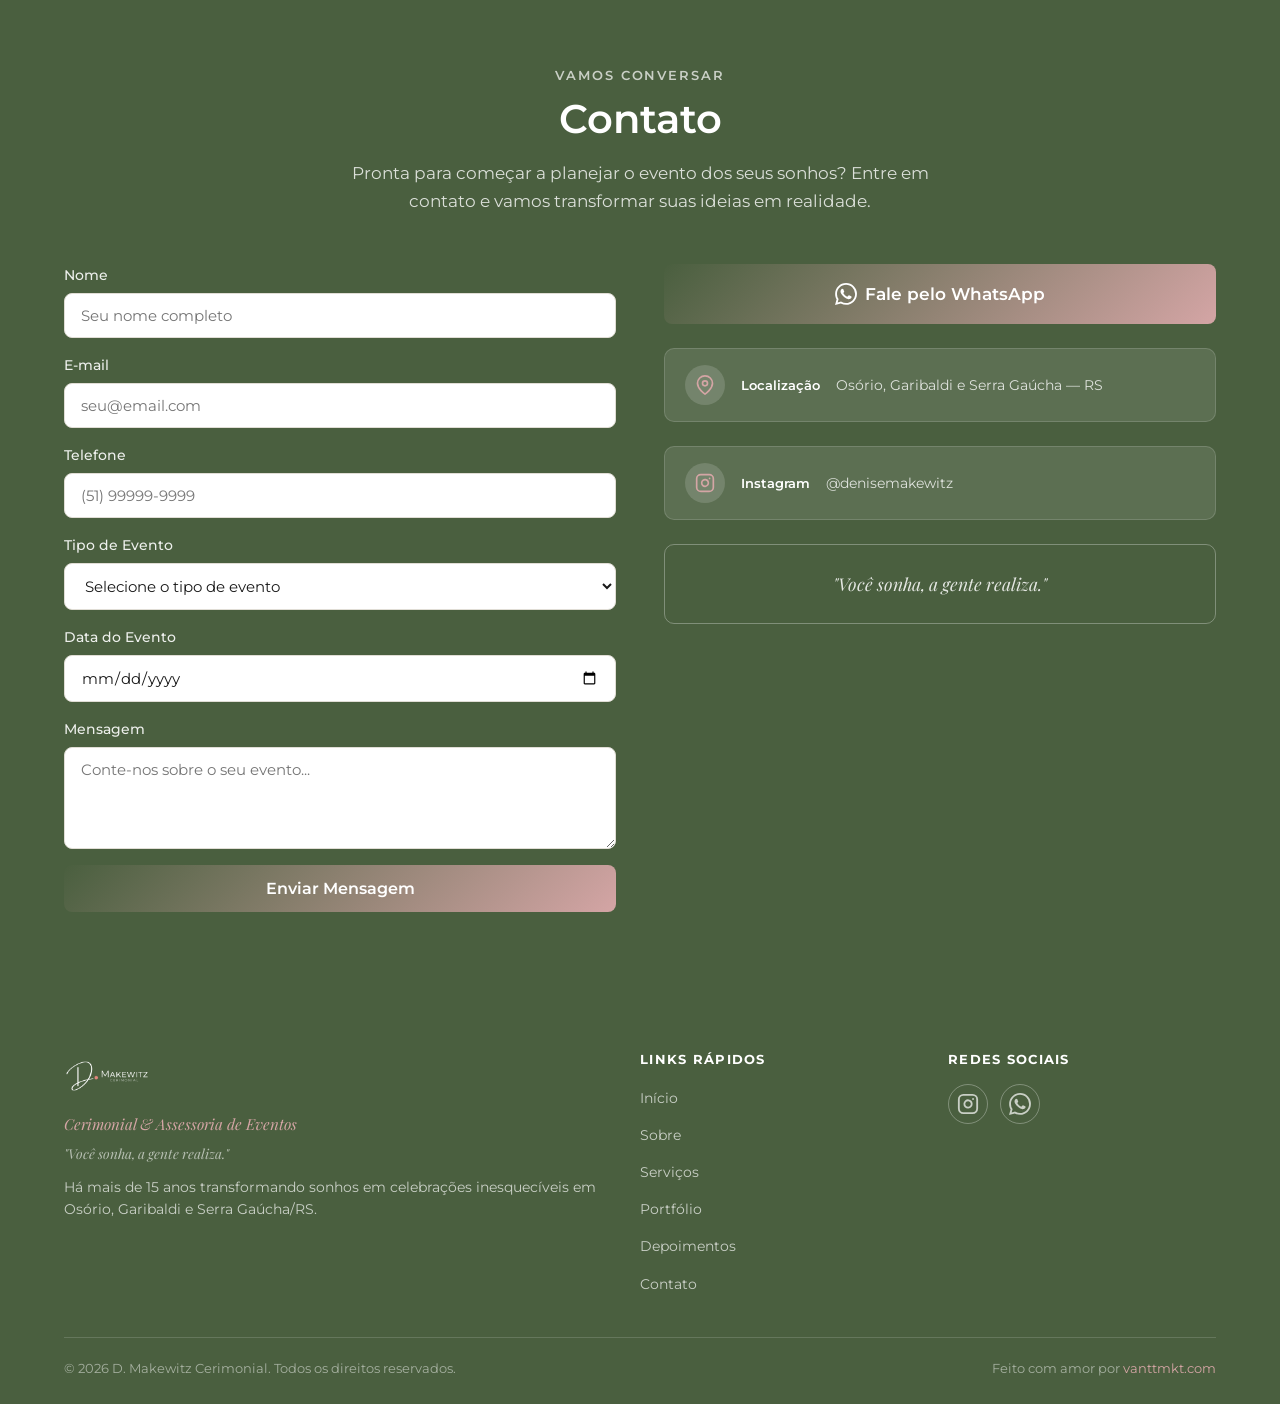
==== commit 5036cb68: "feat: autoplay do vídeo ao scroll com lazy load - Iframe carrega apenas quando visível (Intersection" ====
--- a/index.html
+++ b/index.html
@@ -130,7 +130,7 @@
   <section class="section section--creme" id="video">
     <div class="container">
       <div class="video__wrapper fade-in">
-        <iframe src="https://player.cloudinary.com/embed/?cloud_name=dupw7dlag&public_id=Filme_oficial_De%CC%82_Makewitz_Cerimonial_-_comprimido_xaqyg9" allow="autoplay; fullscreen; encrypted-media; picture-in-picture" allowfullscreen frameborder="0" loading="lazy" title="Filme oficial — Dê Makewitz Cerimonial"></iframe>
+        <iframe id="video-iframe" src="" data-src="https://player.cloudinary.com/embed/?cloud_name=dupw7dlag&public_id=Filme_oficial_De%CC%82_Makewitz_Cerimonial_-_comprimido_xaqyg9&autoplay=true&loop=true&muted=true" allow="autoplay; fullscreen; encrypted-media; picture-in-picture" allowfullscreen frameborder="0" title="Filme oficial — Dê Makewitz Cerimonial"></iframe>
       </div>
     </div>
   </section>
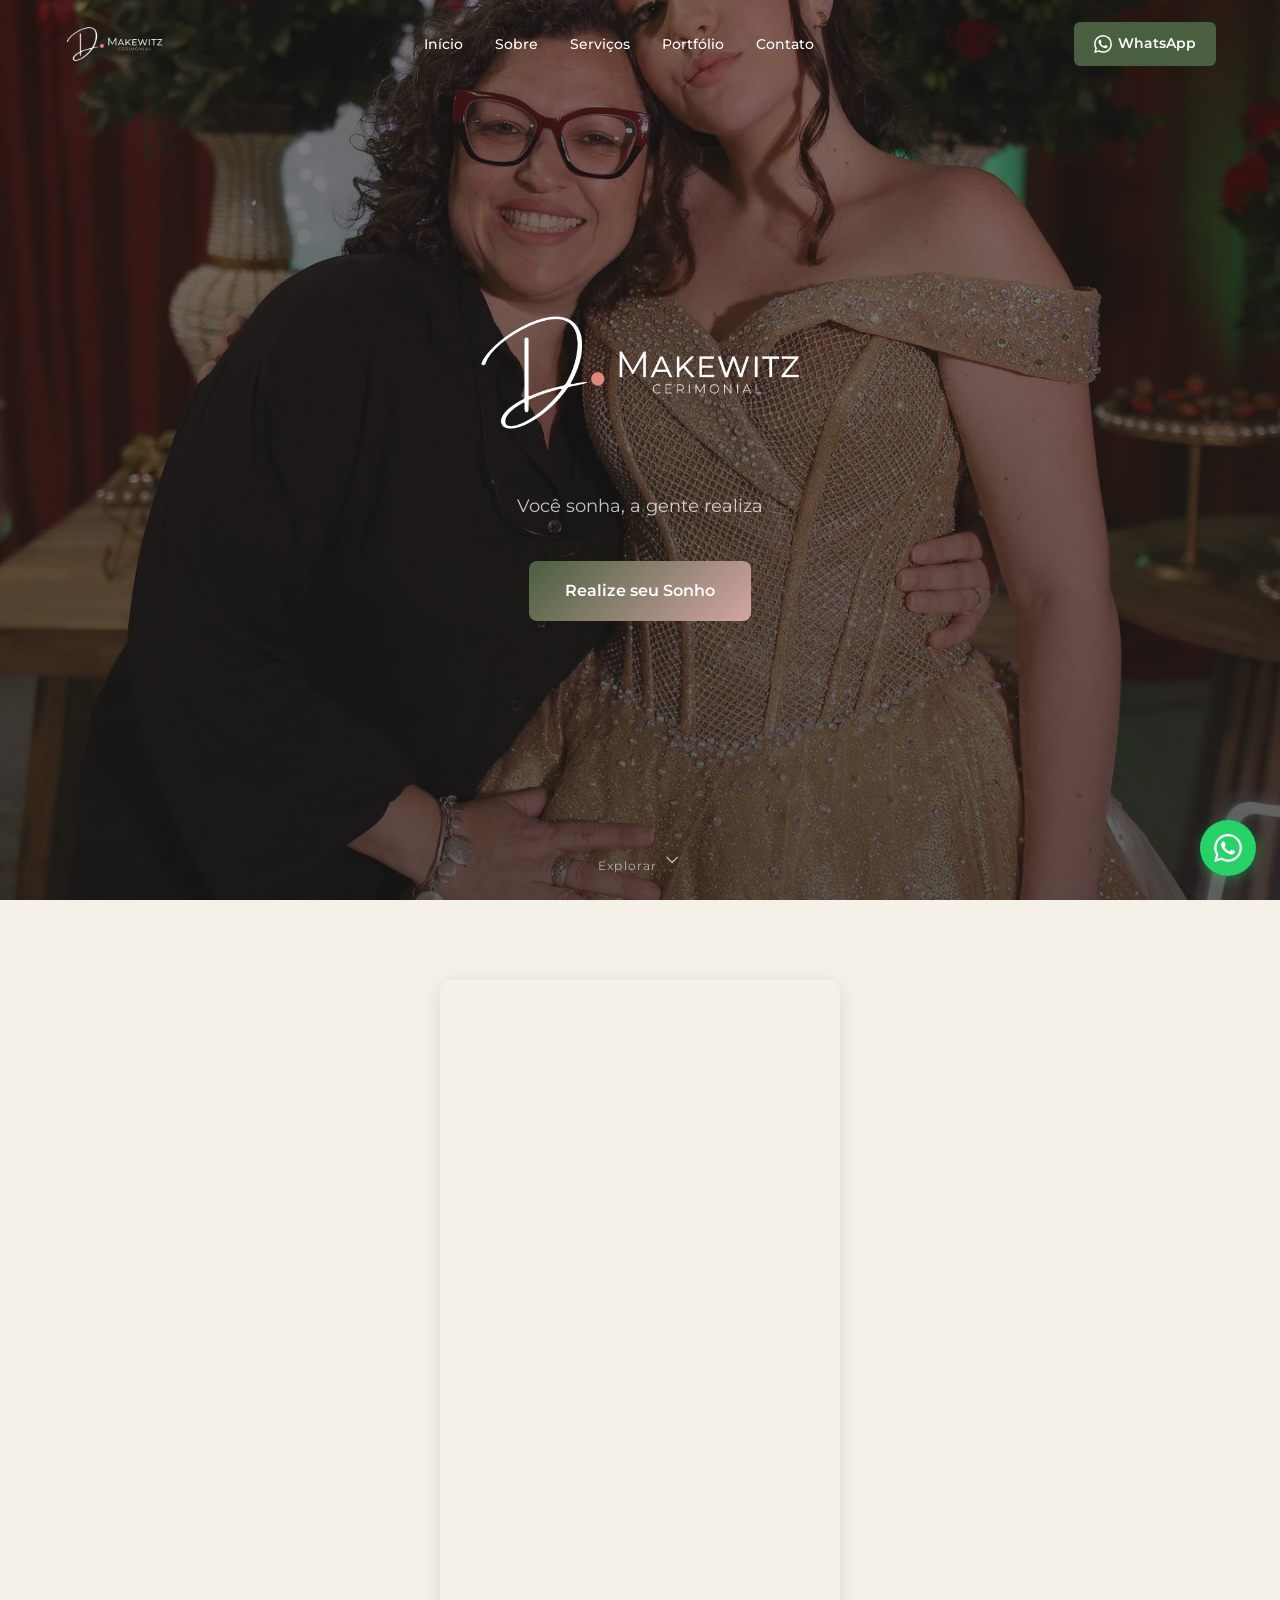
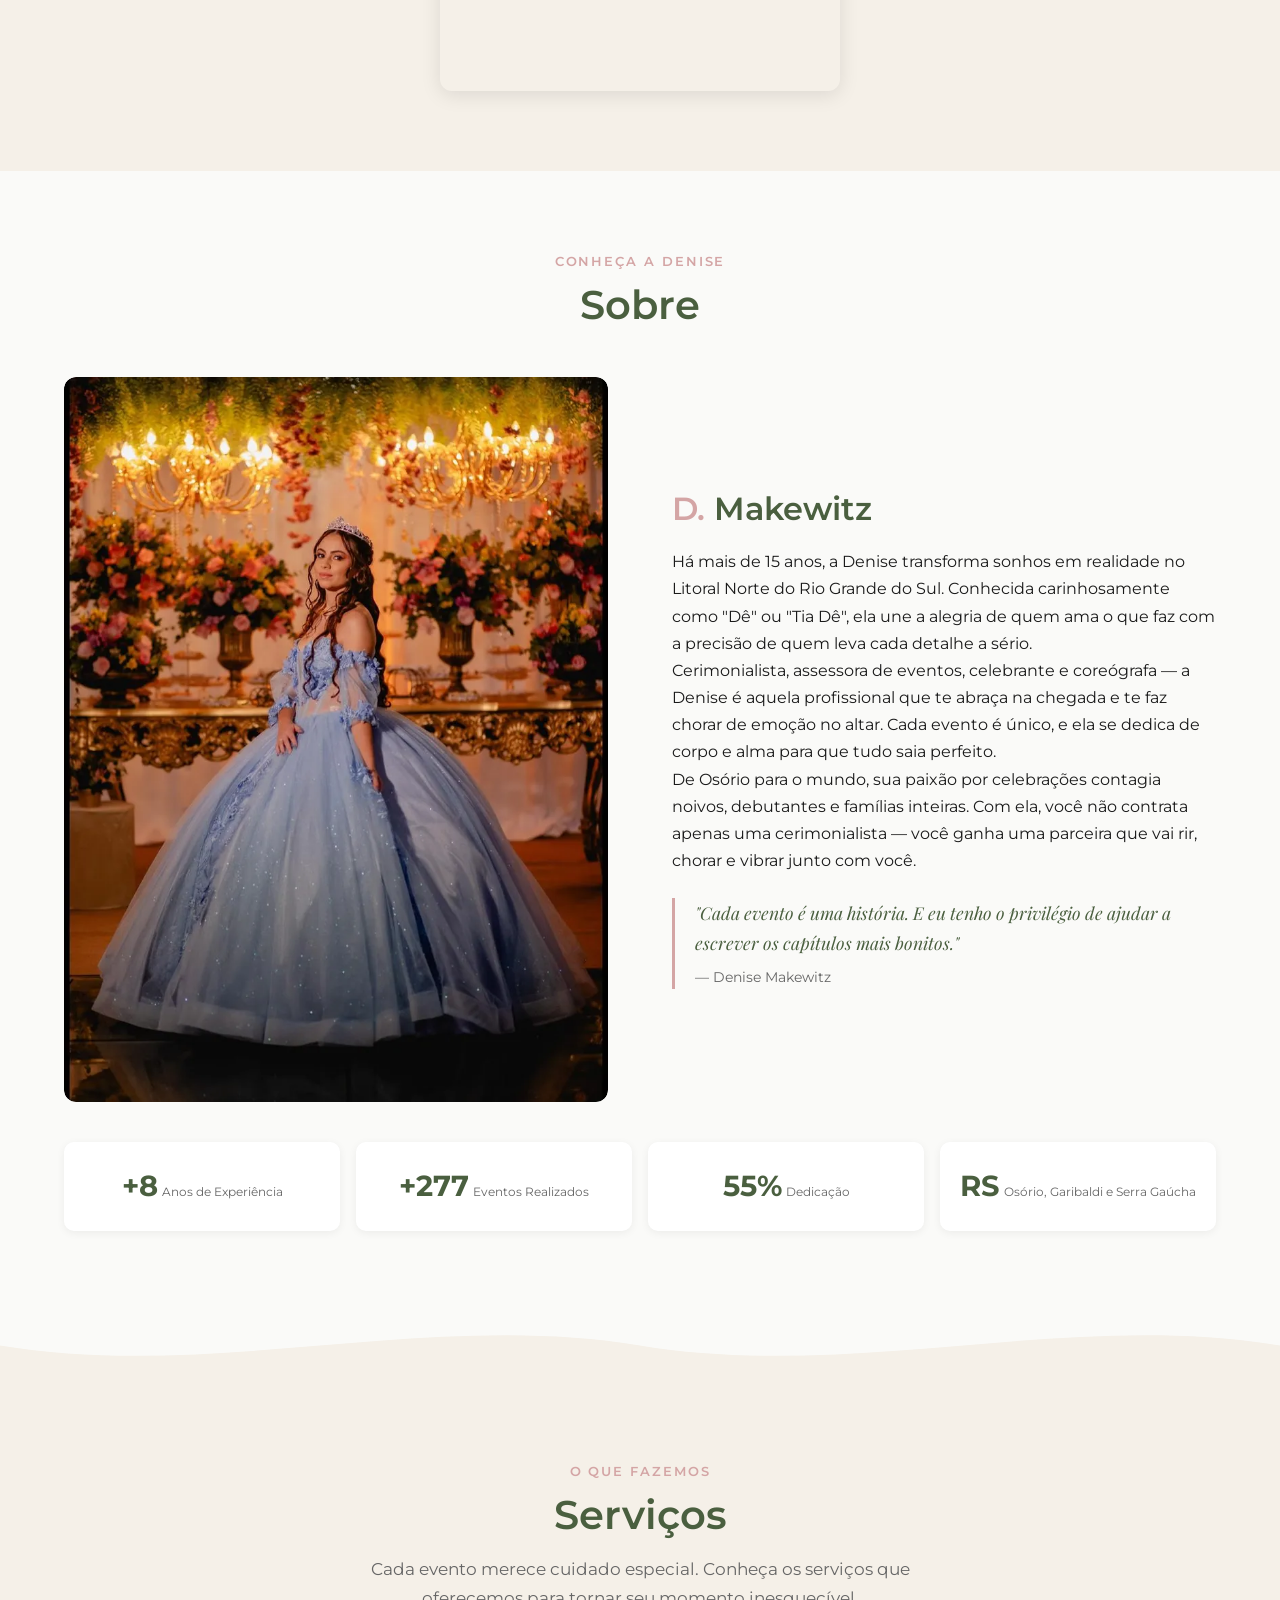
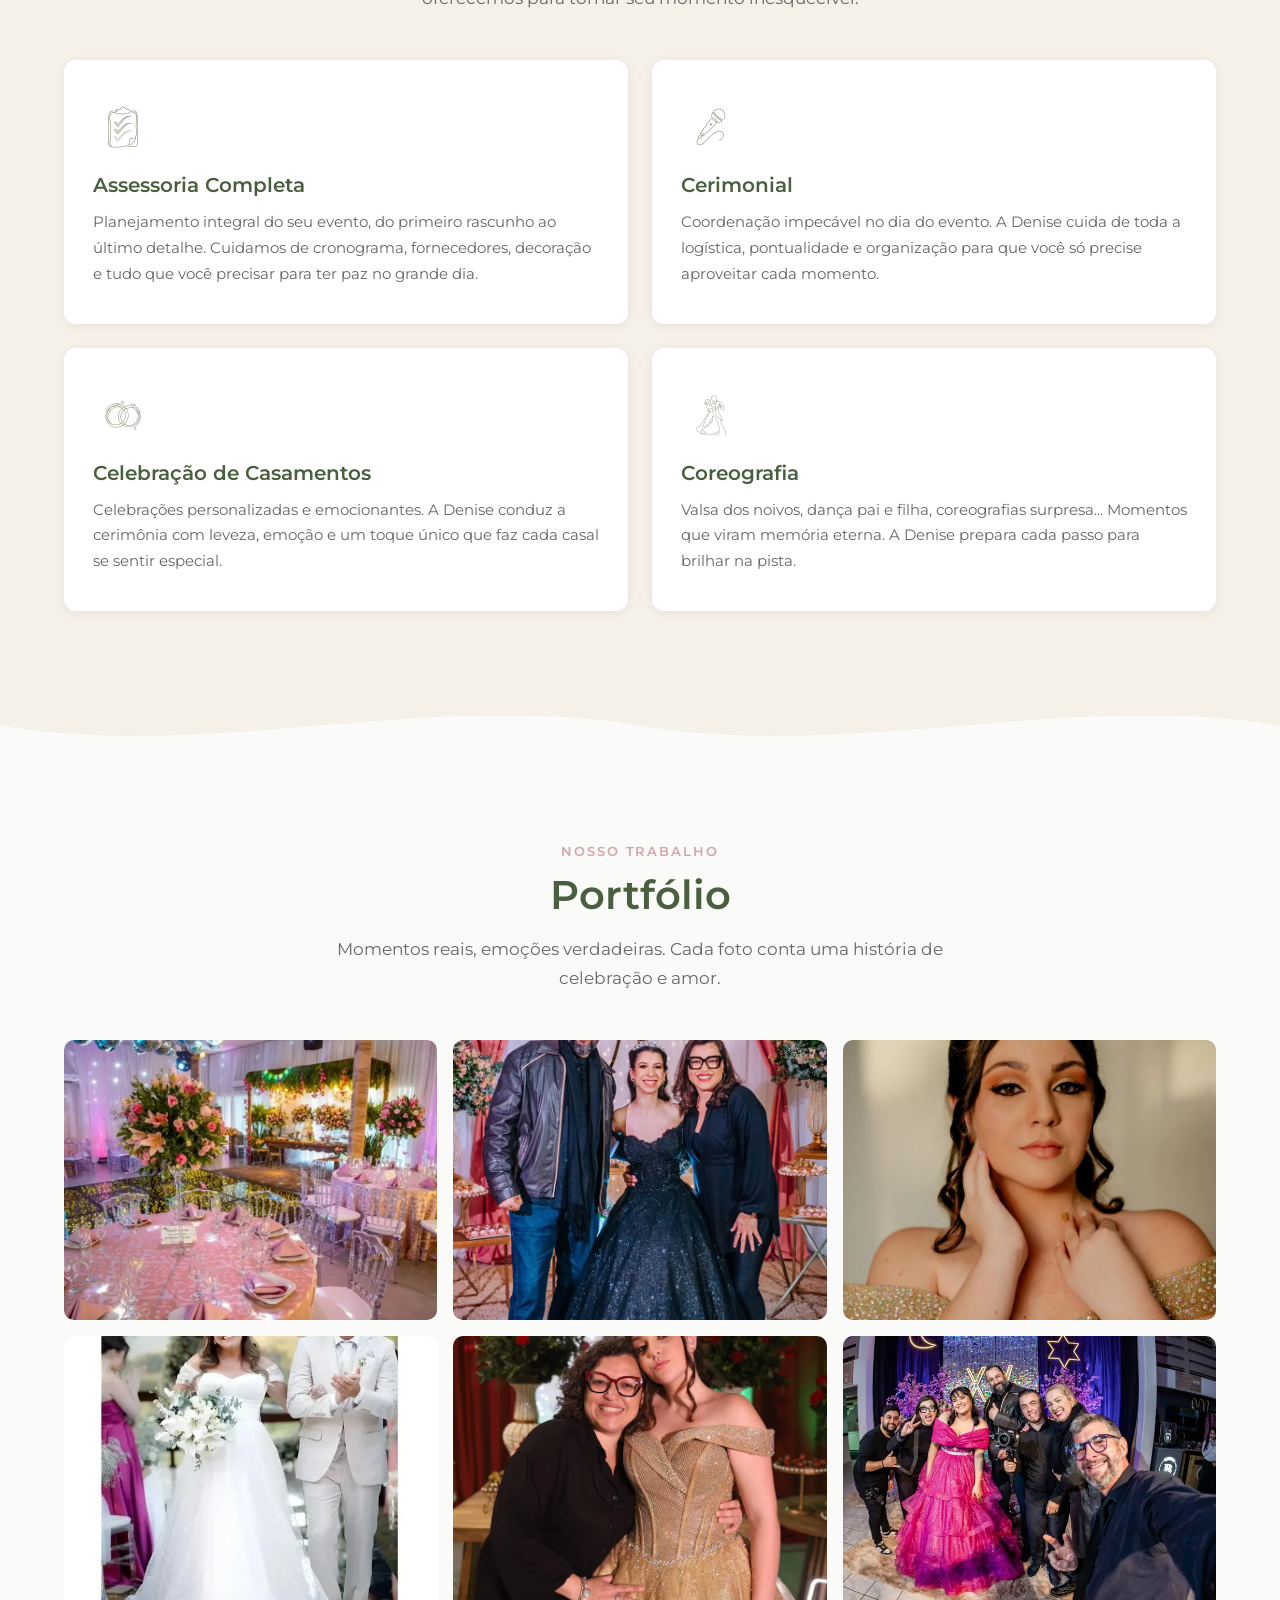
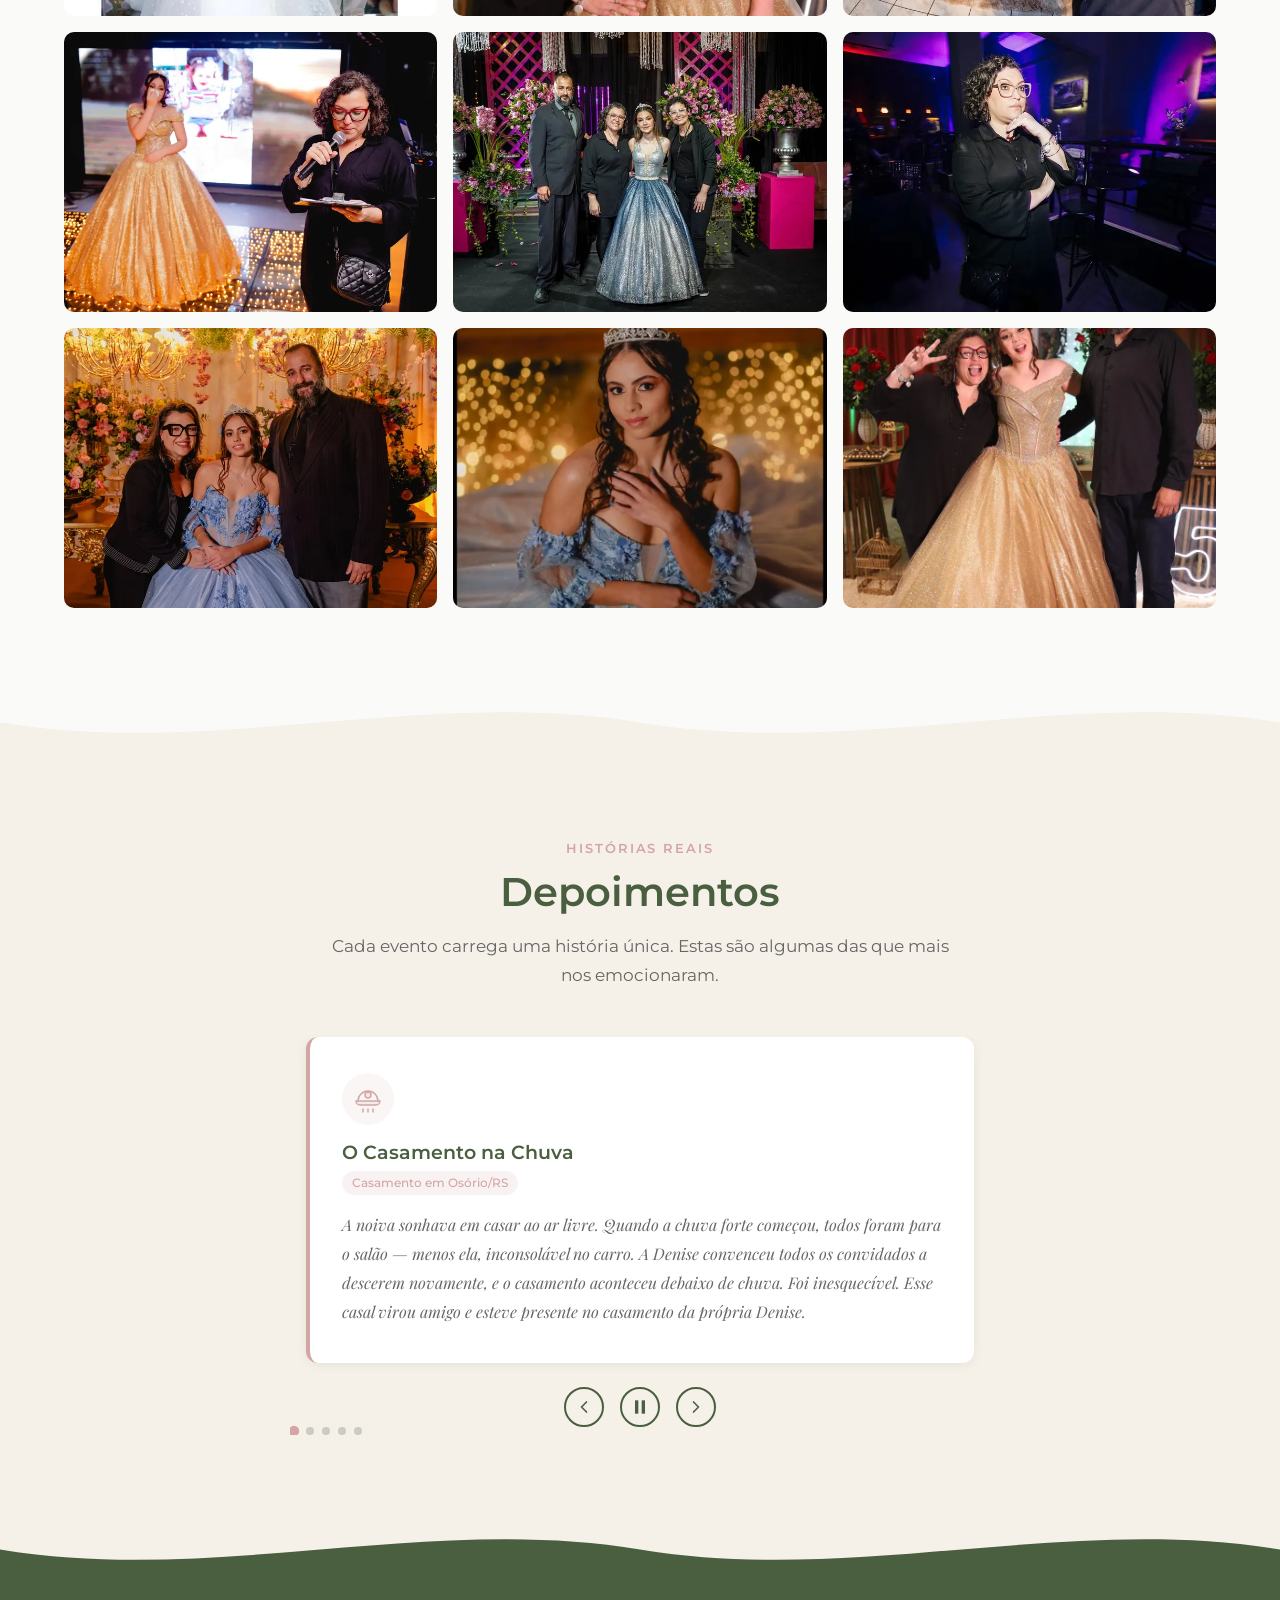
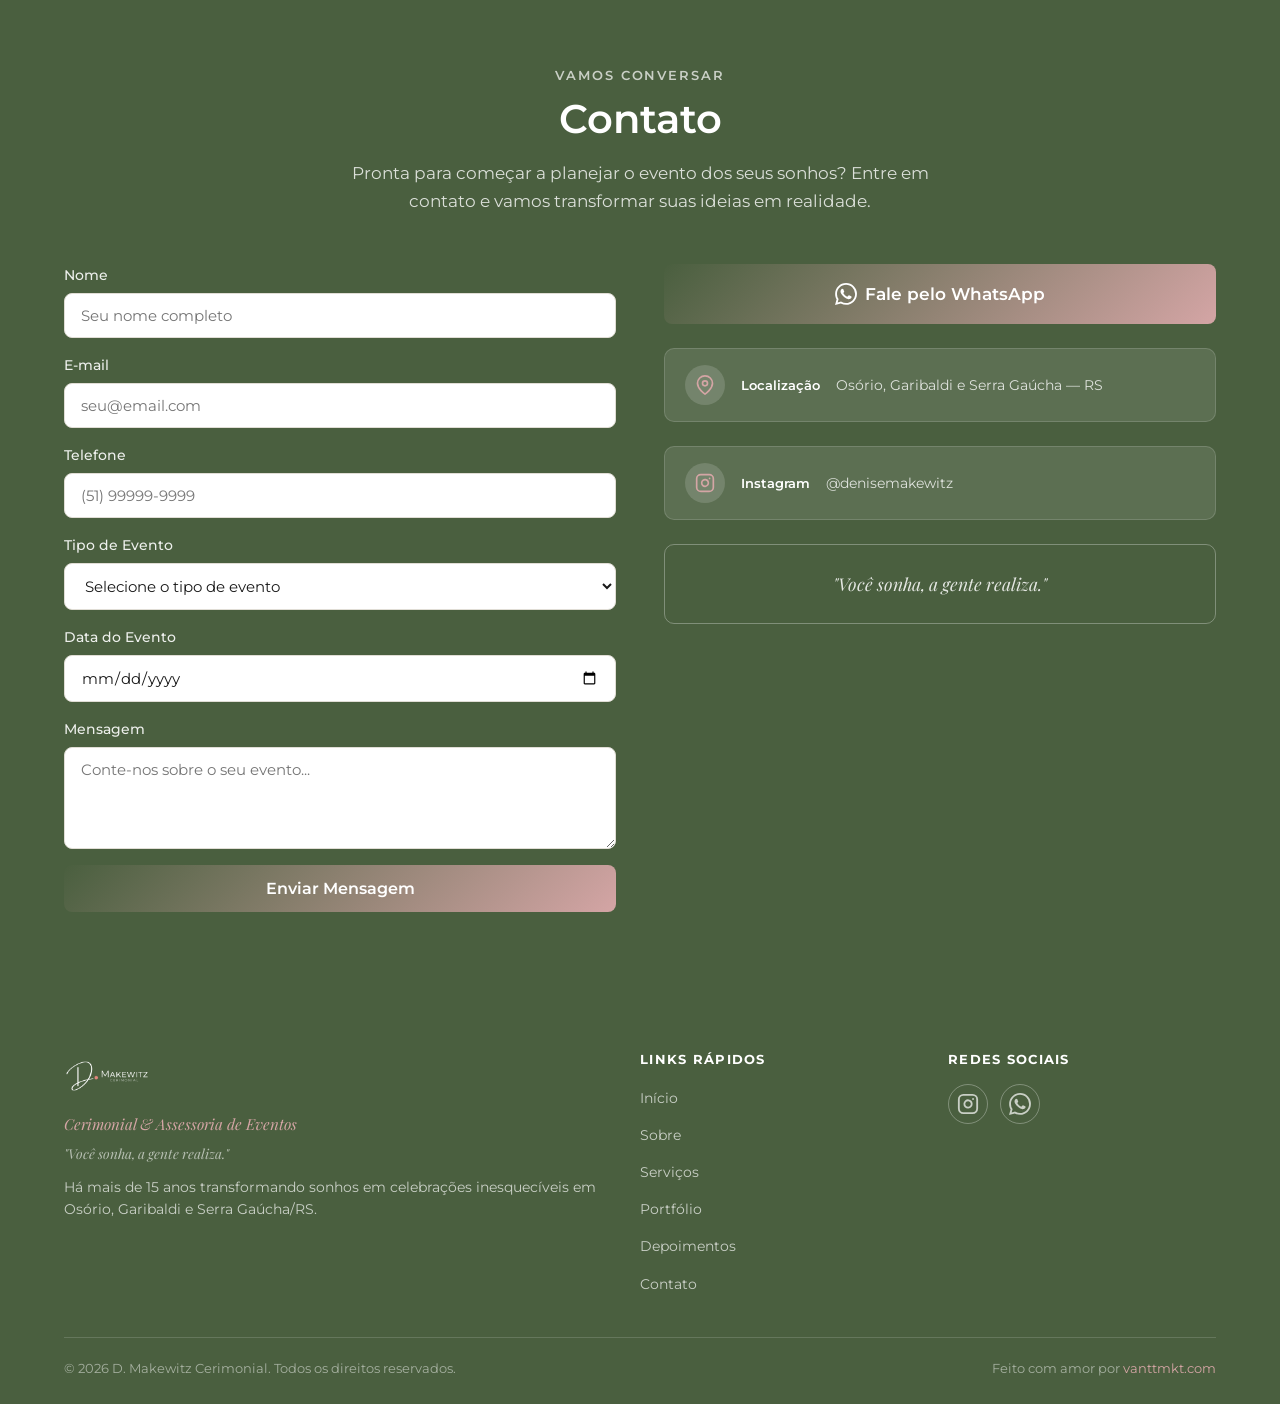
==== commit 7f9244b3: "revert: remove autoplay, volta embed simples do Cloudinary Co-Authored-By: Claude Opus 4.6 <noreply@" ====
--- a/index.html
+++ b/index.html
@@ -130,7 +130,7 @@
   <section class="section section--creme" id="video">
     <div class="container">
       <div class="video__wrapper fade-in">
-        <iframe id="video-iframe" src="" data-src="https://player.cloudinary.com/embed/?cloud_name=dupw7dlag&public_id=Filme_oficial_De%CC%82_Makewitz_Cerimonial_-_comprimido_xaqyg9&autoplay=true&loop=true&muted=true" allow="autoplay; fullscreen; encrypted-media; picture-in-picture" allowfullscreen frameborder="0" title="Filme oficial — Dê Makewitz Cerimonial"></iframe>
+        <iframe src="https://player.cloudinary.com/embed/?cloud_name=dupw7dlag&public_id=Filme_oficial_De%CC%82_Makewitz_Cerimonial_-_comprimido_xaqyg9" allow="autoplay; fullscreen; encrypted-media; picture-in-picture" allowfullscreen frameborder="0" loading="lazy" title="Filme oficial — Dê Makewitz Cerimonial"></iframe>
       </div>
     </div>
   </section>
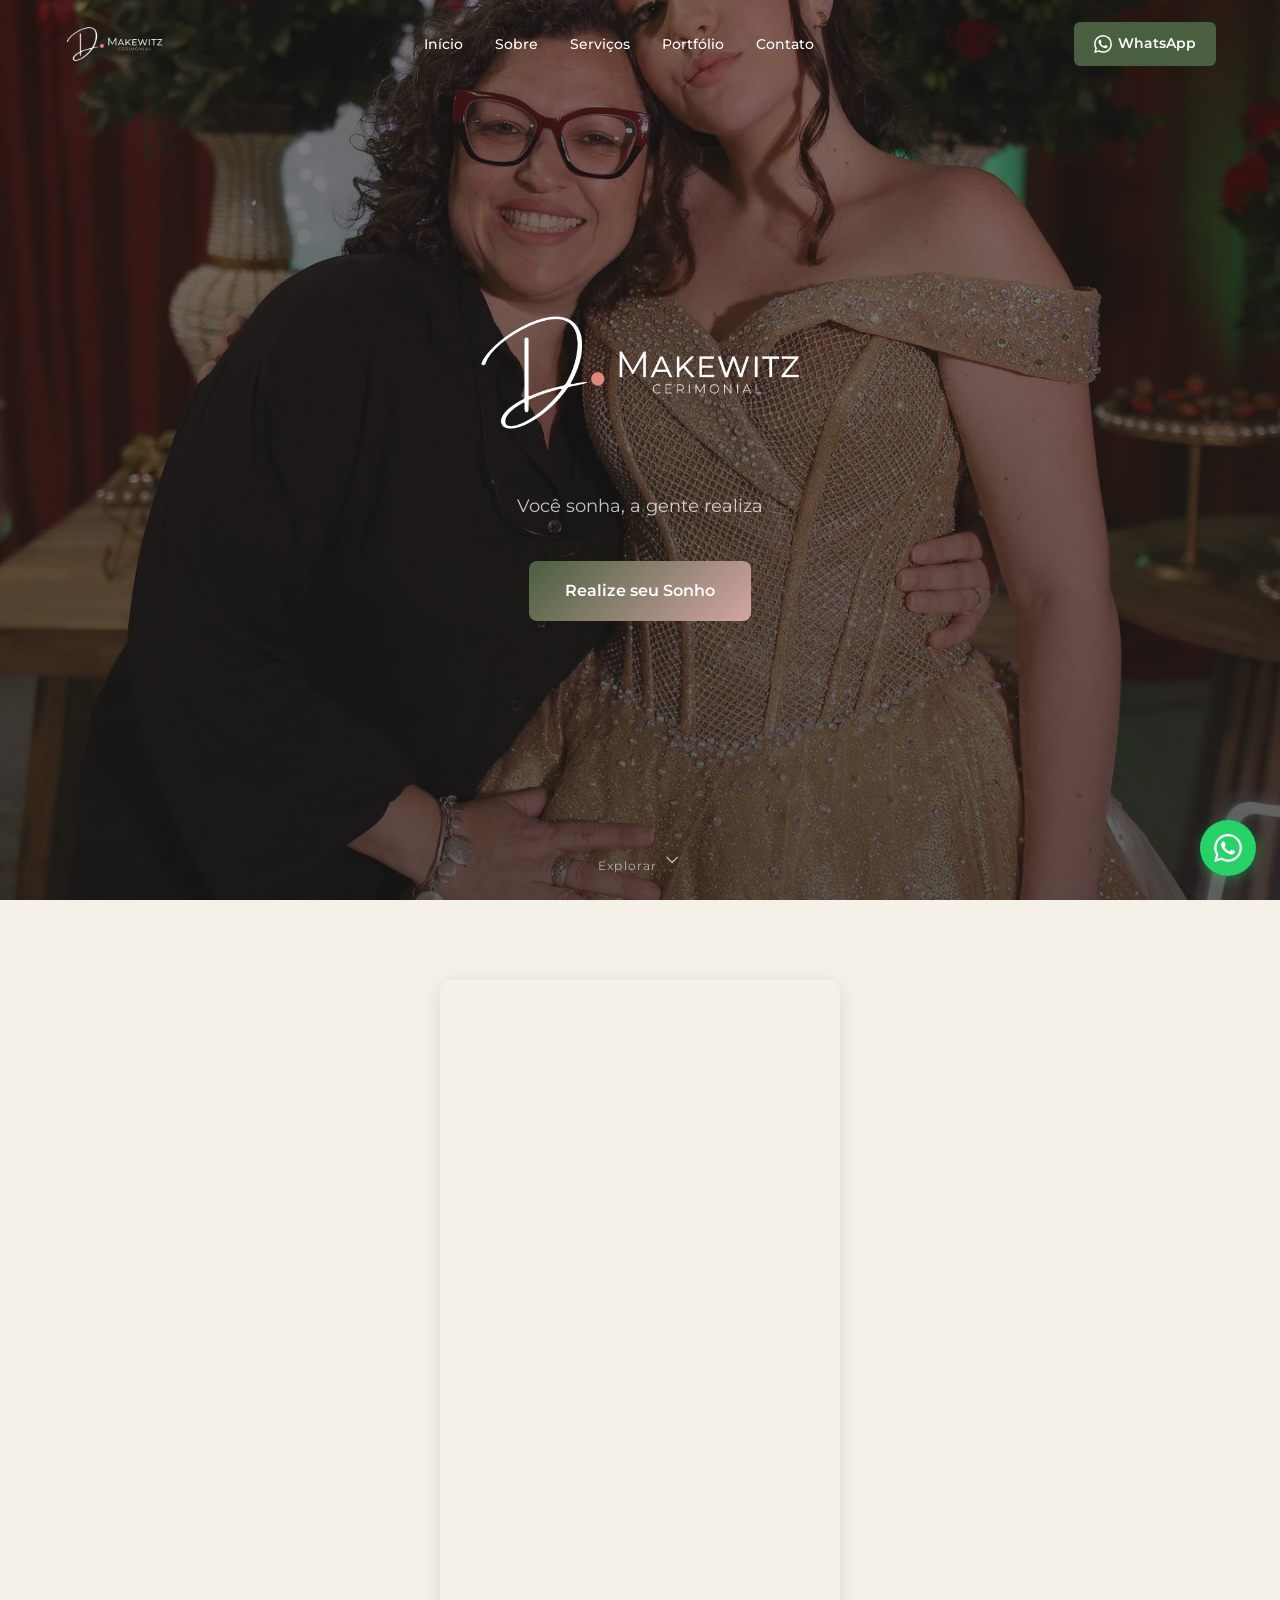
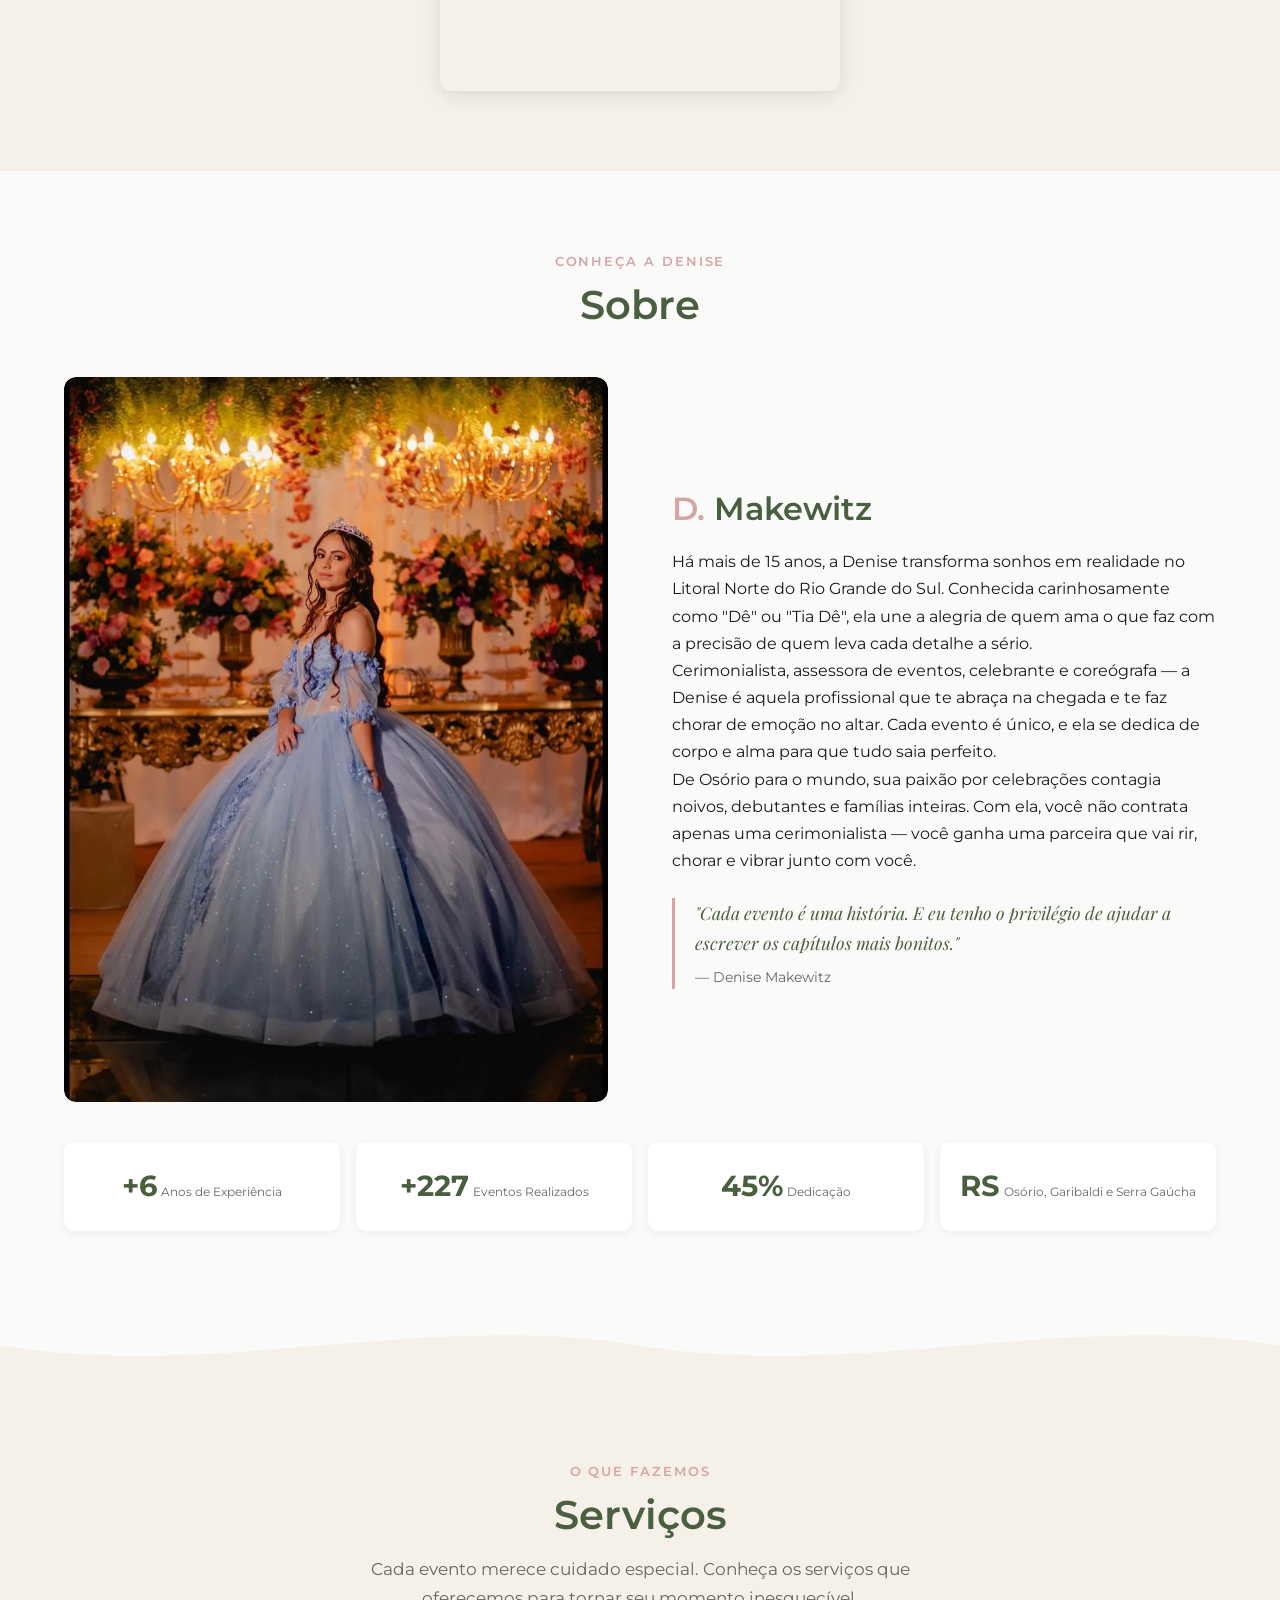
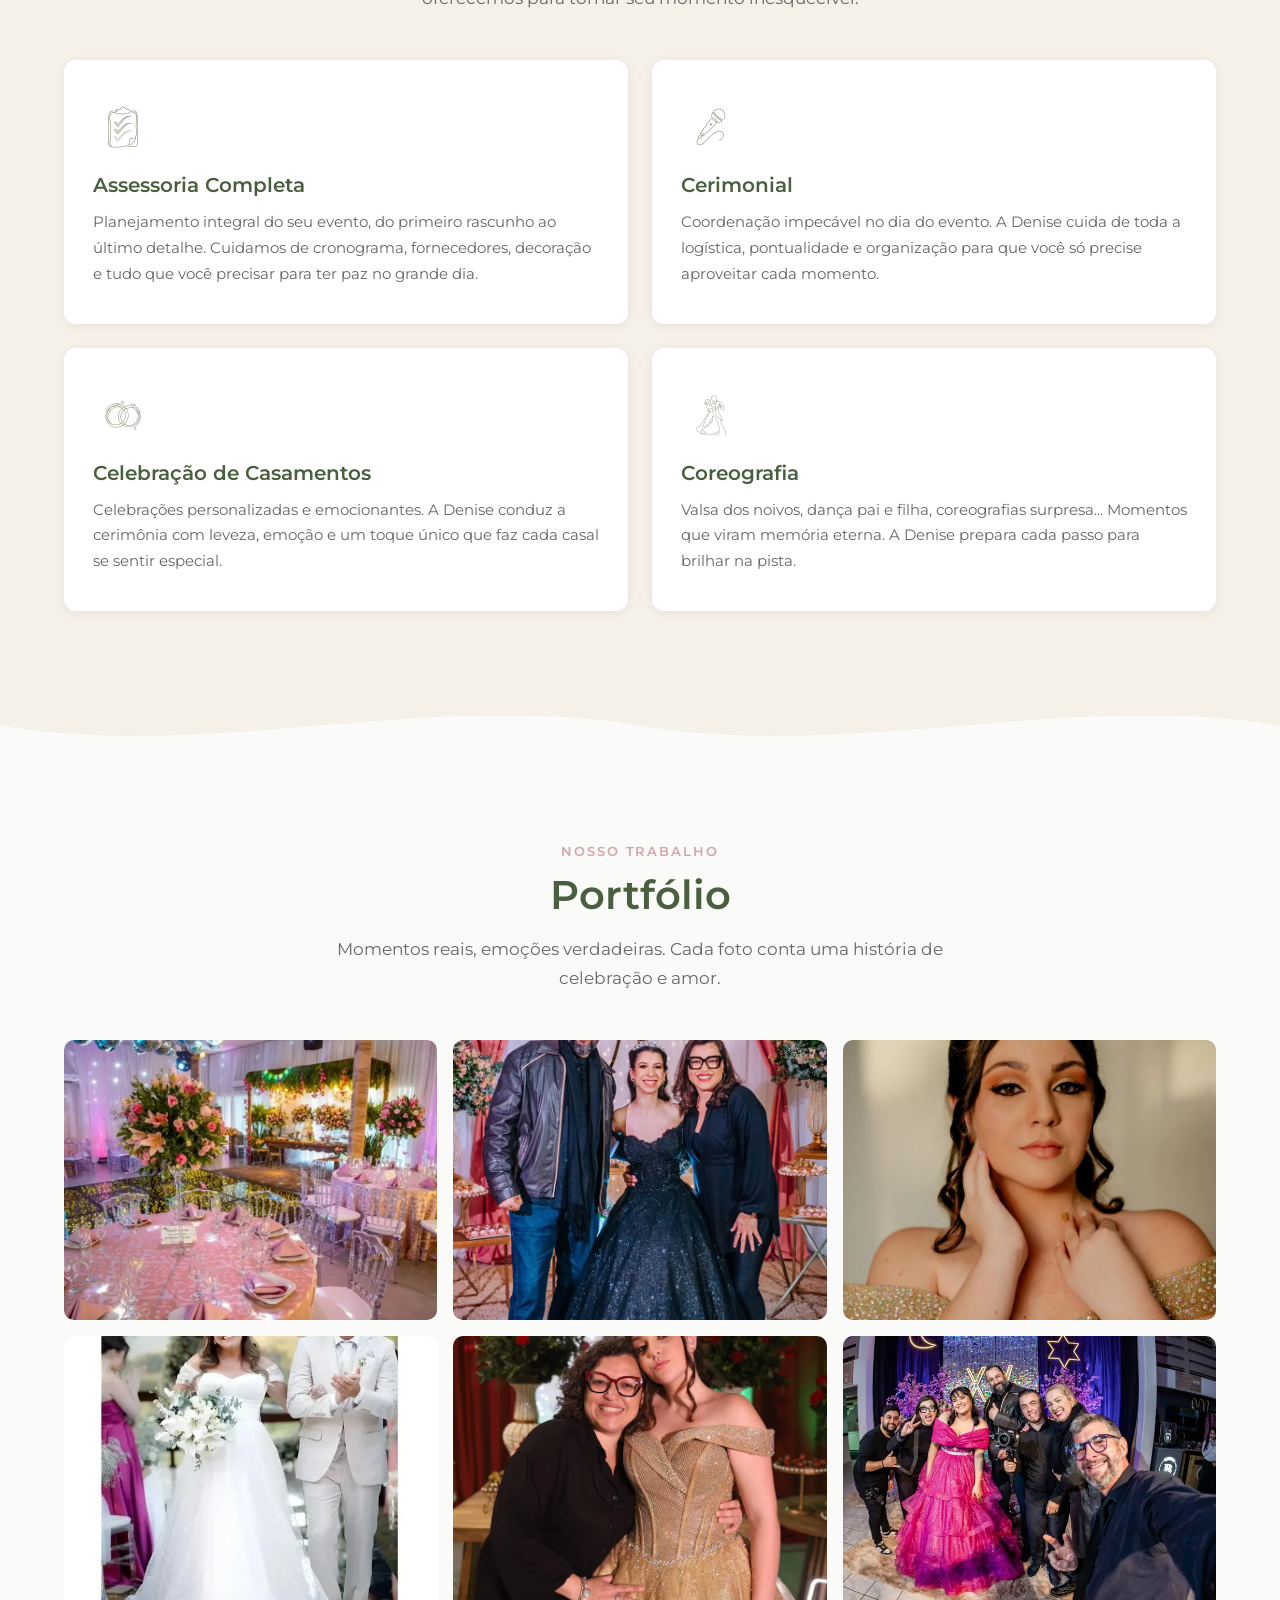
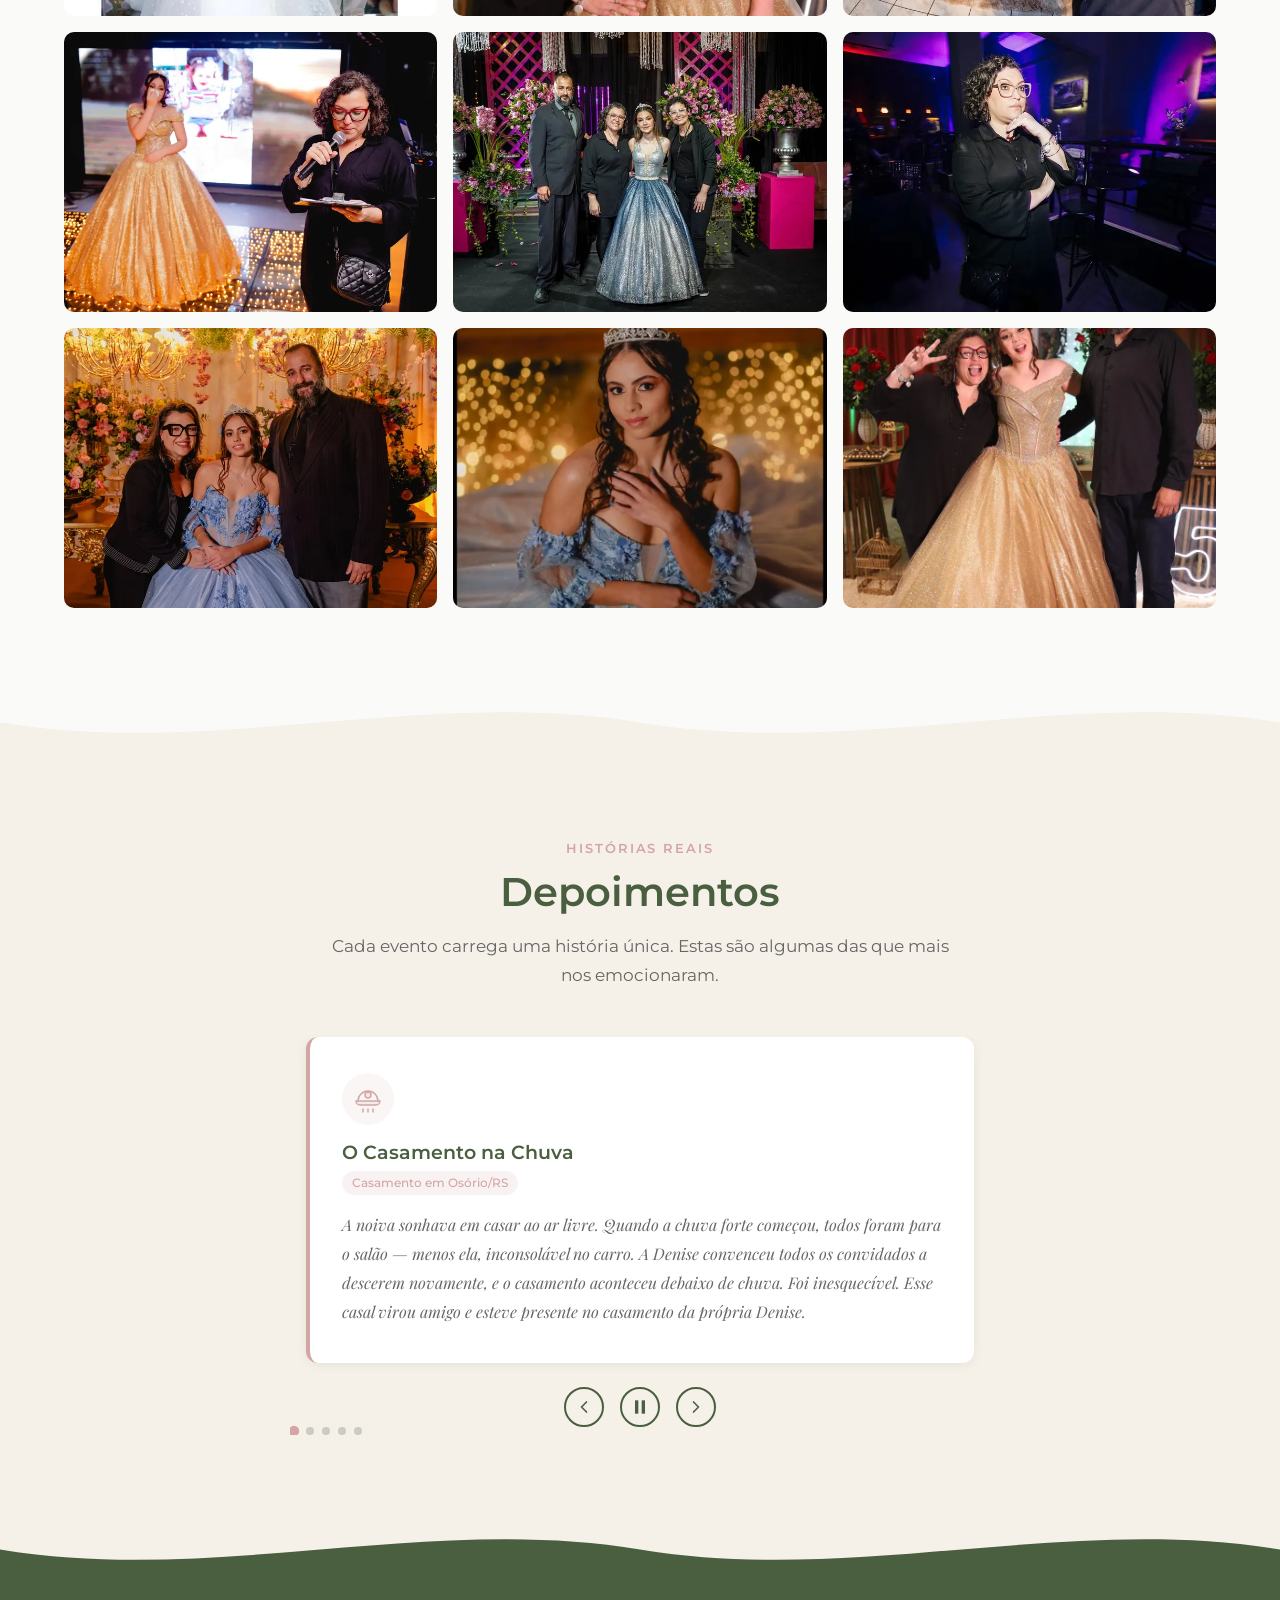
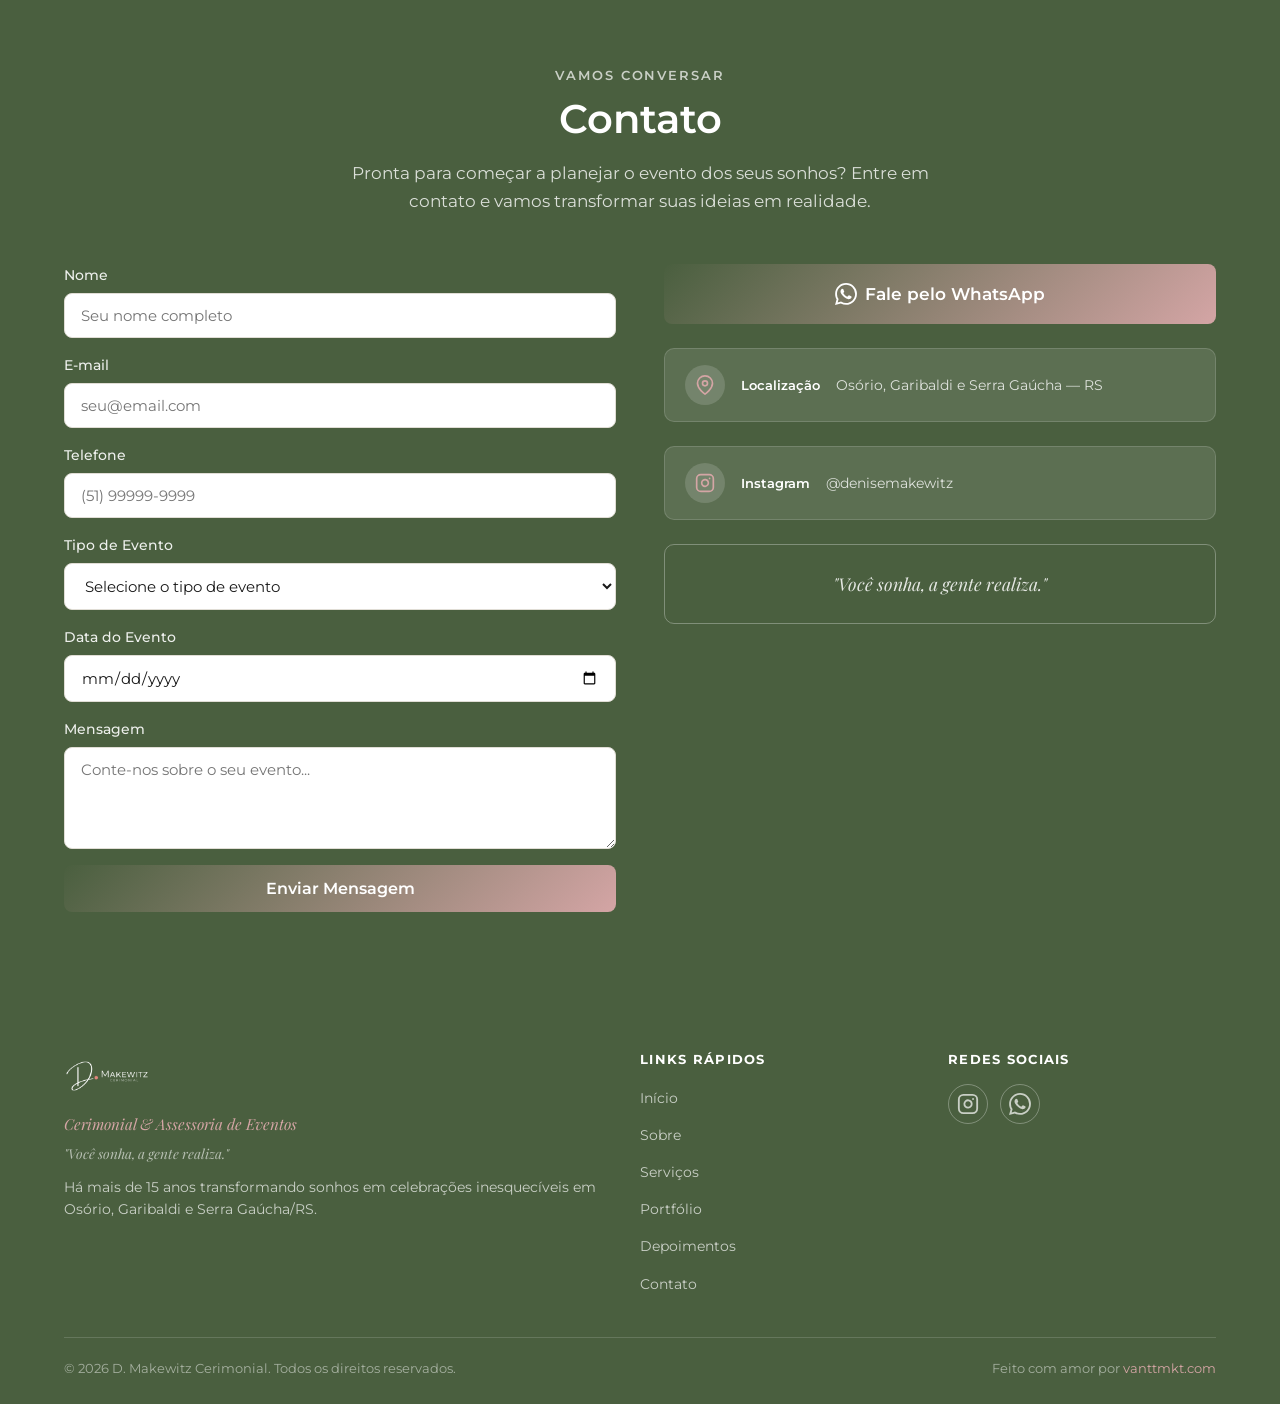
==== commit d3d7b201: "fix: troca embed vídeo para versão 720p (24MB) Co-Authored-By: Claude Opus 4.6 <noreply@anthropic.co" ====
--- a/index.html
+++ b/index.html
@@ -130,7 +130,7 @@
   <section class="section section--creme" id="video">
     <div class="container">
       <div class="video__wrapper fade-in">
-        <iframe src="https://player.cloudinary.com/embed/?cloud_name=dupw7dlag&public_id=Filme_oficial_De%CC%82_Makewitz_Cerimonial_-_comprimido_xaqyg9" allow="autoplay; fullscreen; encrypted-media; picture-in-picture" allowfullscreen frameborder="0" loading="lazy" title="Filme oficial — Dê Makewitz Cerimonial"></iframe>
+        <iframe src="https://player.cloudinary.com/embed/?cloud_name=dupw7dlag&public_id=Filme_oficial_De%CC%82_Makewitz_Cerimonial_-_720p_wp11bv" allow="autoplay; fullscreen; encrypted-media; picture-in-picture" allowfullscreen frameborder="0" loading="lazy" title="Filme oficial — Dê Makewitz Cerimonial"></iframe>
       </div>
     </div>
   </section>
